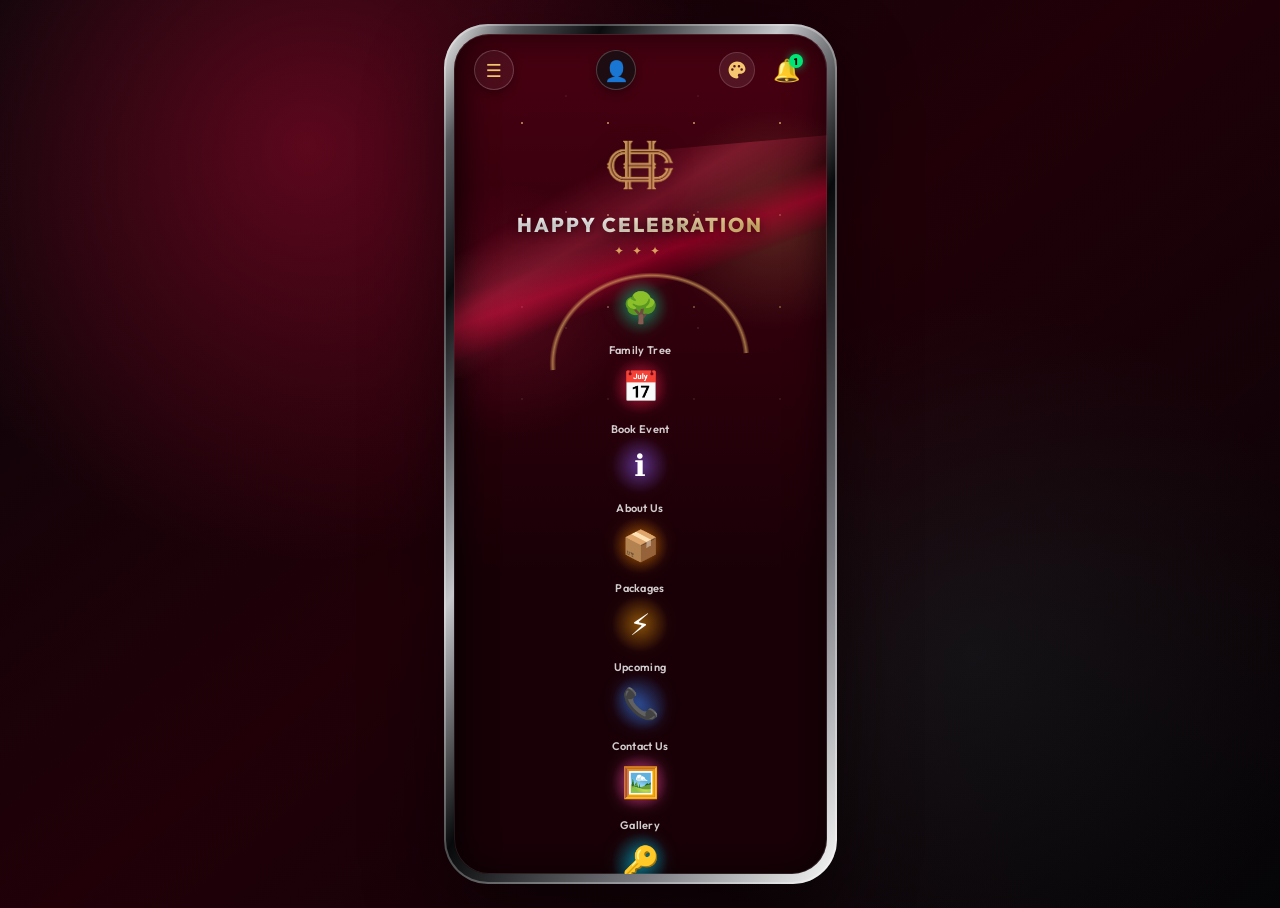
==== index.html @ 0f49bddd "Style hamburger menu button as a circular gold button to stand out in the header" ====
<!doctype html>
<html lang="en">
  <head>
    <meta charset="utf-8">
    <meta name="viewport" content="width=device-width, initial-scale=1">
    <title>Happy Celebration</title>
    <link rel="preconnect" href="https://fonts.googleapis.com">
    <link rel="preconnect" href="https://fonts.gstatic.com" crossorigin>
    <link href="https://fonts.googleapis.com/css2?family=Outfit:wght@300;400;500;600;700;800&family=Poppins:wght@300;400;500;600;700;800&display=swap" rel="stylesheet">
    <link rel="stylesheet" href="styles.css?v=102">
    <style>
      /* Staggered Twinkling Star Animations (Slow 8s cycle) */
      .sparkle-star {
        display: inline-block;
        animation: inlineTwinkle 8s ease-in-out infinite;
      }
      .sparkle-star:nth-child(2) {
        animation-delay: 1.6s;
      }
      .sparkle-star:nth-child(3) {
        animation-delay: 3.2s;
      }
      @keyframes inlineTwinkle {
        0%, 100% {
          opacity: 0.2;
          transform: scale(0.6);
          filter: drop-shadow(0 0 1px rgba(245, 199, 110, 0.2));
        }
        50% {
          opacity: 1;
          transform: scale(1.5);
          filter: drop-shadow(0 0 10px rgba(245, 199, 110, 0.95));
        }
      }

      /* Floating bubbles growing size animation (from 0.25 to 2.2) */
      @keyframes floatUp {
        0% {
          bottom: -80px;
          opacity: 0;
          transform: scale(0.25) rotate(0deg);
        }
        10% {
          opacity: 0.65;
        }
        90% {
          opacity: 0.75;
        }
        100% {
          bottom: 105%;
          opacity: 0;
          transform: scale(2.2) rotate(360deg);
        }
      }
    </style>
  </head>
  <body>
    <main class="app-shell" aria-label="Happy Celebration application">
      <section class="phone-frame">
        <div class="screen">
          <!-- Floating Celebration Background Particles -->
          <div class="floating-celebration-container" id="floatingCelebrationContainer" aria-hidden="true"></div>

          <!-- Settings Drawer Overlay -->
          <div class="drawer-overlay" id="drawerOverlay"></div>

          <!-- Settings Drawer -->
          <div class="settings-drawer" id="settingsDrawer">
            <div class="drawer-header">
              <span class="drawer-title">Navigation Menu</span>
              <button class="drawer-close-btn" id="drawerCloseBtn" type="button" aria-label="Close Settings Drawer">&times;</button>
            </div>
            
            <!-- Drawer Tabs Navigation -->
            <div class="drawer-tabs-nav">
              <button class="drawer-tab-btn active" data-drawer-tab="theme-plan" type="button">Theme Plan</button>
              <button class="drawer-tab-btn" data-drawer-tab="data-sync" type="button">Sync & Settings</button>
            </div>

            <div class="drawer-content">
              <!-- Tab 1: Theme Plan -->
              <div class="drawer-tab-panel active" data-panel-id="theme-plan">
                <!-- Large Hero Card -->
                <div class="airtel-hero-card" id="airtelHeroCard" style="margin-top: 0; width: 100%; box-sizing: border-box;">
                  <div class="airtel-hero-icon" id="airtelHeroIcon">🎉</div>
                  <div class="airtel-hero-tag" id="airtelHeroTag">Active Theme</div>
                  <h3 class="airtel-hero-title" id="airtelHeroTitle">Default Theme</h3>
                  <p class="airtel-hero-desc" id="airtelHeroDesc">Choose a date or event to preview beautiful customized celebration themes.</p>
                  <button class="airtel-hero-btn" id="airtelHeroBtn" type="button">Preview Details</button>
                </div>

                <!-- Mini Card 1: Theme Planner (Mock Date Picker) -->
                <div class="airtel-mini-card" style="min-height: auto; width: 100%; box-sizing: border-box;">
                  <div>
                    <div class="airtel-mini-tag">Mock Planner</div>
                    <h4 class="airtel-mini-title">Mock Today's Date</h4>
                    <p class="airtel-mini-desc" style="margin-bottom: 6px;">Test dynamic themes instantly.</p>
                    <div class="mock-date-picker">
                      <select id="mockMonth" aria-label="Mock Month">
                        <option value="0">January</option>
                        <option value="1">February</option>
                        <option value="2">March</option>
                        <option value="3">April</option>
                        <option value="4">May</option>
                        <option value="5" selected>June</option>
                        <option value="6">July</option>
                        <option value="7">August</option>
                        <option value="8">September</option>
                        <option value="9">October</option>
                        <option value="10">November</option>
                        <option value="11">December</option>
                      </select>
                      <select id="mockDay" aria-label="Mock Day">
                        <option value="1">1st</option>
                        <option value="2">2nd</option>
                        <option value="3">3rd</option>
                        <option value="4">4th</option>
                        <option value="5">5th</option>
                        <option value="6" selected>6th</option>
                        <option value="7">7th</option>
                        <option value="8">8th</option>
                        <option value="9">9th</option>
                        <option value="10">10th</option>
                        <option value="11">11th</option>
                        <option value="12">12th</option>
                        <option value="13">13th</option>
                        <option value="14">14th</option>
                        <option value="15">15th</option>
                        <option value="16">16th</option>
                        <option value="17">17th</option>
                        <option value="18">18th</option>
                        <option value="19">19th</option>
                        <option value="20">20th</option>
                        <option value="21">21st</option>
                        <option value="22">22nd</option>
                        <option value="23">23rd</option>
                        <option value="24">24th</option>
                        <option value="25">25th</option>
                        <option value="26">26th</option>
                        <option value="27">27th</option>
                        <option value="28">28th</option>
                        <option value="29">29th</option>
                        <option value="30">30th</option>
                        <option value="31">31st</option>
                      </select>
                    </div>
                  </div>
                </div>

                <!-- Mini Card 2: Upcoming Theme Event / Quick Switch -->
                <div class="airtel-mini-card" id="airtelMiniCardRight" style="min-height: auto; width: 100%; box-sizing: border-box;">
                  <div>
                    <div class="airtel-mini-tag" id="airtelMiniRightTag">Next Event</div>
                    <h4 class="airtel-mini-title" id="airtelMiniRightTitle">No upcoming events</h4>
                    <p class="airtel-mini-desc" id="airtelMiniRightDesc">Add your family members' birthdays and anniversaries in the Family Tree tab.</p>
                  </div>
                  <button class="airtel-mini-btn" id="airtelMiniRightBtn" type="button">View Tree</button>
                </div>
              </div>

              <!-- Tab 2: Sync & Settings -->
              <div class="drawer-tab-panel" data-panel-id="data-sync">
                <!-- Google Sheets Sync Settings -->
                <div class="sync-card" style="border: 1px solid rgba(245, 199, 110, 0.2); background: rgba(255, 255, 255, 0.02); padding: 14px; border-radius: 12px; display: flex; flex-direction: column; gap: 10px;">
                  <h3 style="font-size: 13px; font-weight: 700; color: #fff; margin: 0 0 4px 0;">Google Sheets Sync</h3>
                  <p style="font-size: 10.5px; color: rgba(255, 255, 255, 0.6); margin: 0; line-height: 1.35;">Automatically save and backup your family tree to a Google Sheet.</p>
                  
                  <label class="lux-label" style="display: block; margin-top: 6px;">
                    <span style="display: block; margin-bottom: 4px; font-size: 10.5px; font-weight: 600; color: var(--gold-300);">Google Apps Script Web App URL</span>
                    <input type="url" id="drawerGoogleSheetUrlInput" placeholder="https://script.google.com/macros/s/.../exec" autocomplete="off" style="width: 100%; min-height: 36px; padding: 6px 10px; border-radius: 6px; border: 1px solid rgba(245, 199, 110, 0.3); background: rgba(30, 4, 12, 0.85); color: #fff; font-size: 11px;">
                  </label>
                  
                  <div class="sync-actions" style="margin-top: 6px; display: flex; flex-direction: column; gap: 8px;">
                    <div style="display: flex; gap: 6px; width: 100%;">
                      <button class="primary-action" id="drawerPullFromSheetsBtn" type="button" style="flex: 1; min-height: 32px; font-size: 11px; padding: 4px 8px;">Pull</button>
                      <button class="primary-action" id="drawerPushToSheetsBtn" type="button" style="flex: 1; min-height: 32px; font-size: 11px; padding: 4px 8px;">Push</button>
                    </div>
                    <button class="secondary-action" id="drawerSaveSyncConfigBtn" type="button" style="width: 100%; min-height: 32px; font-size: 11px; padding: 4px 8px;">Save Webapp URL</button>
                  </div>
                  
                  <div id="drawerSyncStatusMessage" style="margin-top: 6px; font-size: 11px; color: var(--gold-300); font-weight: 500; text-align: center;"></div>
                  
                  <div class="instructions-box" style="margin-top: 10px; padding: 10px; border: 1px dashed rgba(245, 199, 110, 0.2); border-radius: 6px; font-size: 10px; color: #ccc; background: rgba(30, 4, 12, 0.25);">
                    <h4 style="color: var(--gold-100); margin: 0 0 6px 0; font-size: 10.5px;">Setup Instructions:</h4>
                    <ol style="margin: 0; padding-left: 14px; display: flex; flex-direction: column; gap: 4px;">
                      <li>Create a Google Sheet.</li>
                      <li>Open Extensions &gt; Apps Script.</li>
                      <li>Paste the Apps Script code.</li>
                      <li>Deploy &gt; New deployment. Choose Web app, Access: "Anyone".</li>
                      <li>Copy Web App URL.</li>
                    </ol>
                    <button type="button" class="secondary-action" id="drawerCopyAppsScriptBtn" style="margin-top: 8px; width: 100%; min-height: 28px; font-size: 10px; padding: 2px 6px;">Copy Script Code</button>
                  </div>
                </div>

                <!-- Local Data Settings Section -->
                <div class="sync-card" style="border: 1px solid rgba(245, 199, 110, 0.2); background: rgba(255, 255, 255, 0.02); padding: 14px; border-radius: 12px; display: flex; flex-direction: column; gap: 8px;">
                  <h3 style="font-size: 13px; font-weight: 700; color: #fff; margin: 0 0 4px 0;">Local Data Settings</h3>
                  <button class="danger-action" id="drawerClearTreeBtn" type="button" style="width: 100%; min-height: 36px; font-size: 11.5px; border-radius: 6px; margin: 0;">Reset All Family Data</button>
                </div>
              </div>
            </div>
          </div>

          <header class="dashboard-header">
            <button class="menu-toggle-btn" id="menuToggleBtn" aria-label="Open settings drawer" type="button">
              ☰
            </button>
            <button class="avatar-btn" id="avatarBtn" aria-label="User Profile" type="button">
              <span class="avatar-placeholder">👤</span>
            </button>
            
            <div class="header-right-actions">
              <!-- Theme Settings Toggle -->
              <button class="theme-settings-btn" id="themeSettingsBtn" aria-label="Change color theme" type="button">
                <span class="theme-picker-icon"></span>
              </button>
              
              <!-- Notification Bell Button -->
              <button class="notification-btn" id="notificationBtn" aria-label="Notifications" type="button">
                <span class="bell-icon">🔔</span>
                <span class="notification-badge">3</span>
              </button>
            </div>

            <!-- Theme Dropdown -->
            <div class="theme-dropdown" id="themeDropdown" style="display: none;">
              <span class="theme-dropdown-title">Choose Color</span>
              <div class="theme-options">
                <button class="theme-opt wine active" data-theme="wine" title="Wine Red" type="button"></button>
                <button class="theme-opt emerald" data-theme="emerald" title="Emerald Green" type="button"></button>
                <button class="theme-opt sapphire" data-theme="sapphire" title="Sapphire Blue" type="button"></button>
                <button class="theme-opt violet" data-theme="violet" title="Midnight Violet" type="button"></button>
                <button class="theme-opt luxury" data-theme="luxury" title="Black & Gold" type="button"></button>
              </div>
            </div>
          </header>

          <!-- Notifications Dropdown -->
          <div class="notifications-dropdown" id="notificationsDropdown" style="display: none;">
            <div class="notifications-header">
              <span>Notifications</span>
              <button class="clear-notifications-btn" id="clearNotificationsBtn" type="button">Clear All</button>
            </div>
            <div class="notifications-list" id="notificationsList">
              <div class="notification-item unread">
                <div class="notification-dot"></div>
                <div class="notification-content">
                  <p class="notification-text">Welcome to Happy Celebration! Plan your next milestone event.</p>
                  <span class="notification-time">Just now</span>
                </div>
              </div>
            </div>
          </div>

          <section class="home-view active" id="homeView" aria-label="Main menu">
            <!-- Center Monogram Logo Hero -->
            <div class="logo-hero-container">
              <img class="main-monogram-logo" src="assets/hc-logo-mark.png" alt="Happy Celebration">
              <h1 class="logo-hero-title">HAPPY CELEBRATION</h1>
              <div class="logo-hero-sparkle">
                <span class="sparkle-star">✦</span>
                <span class="sparkle-star">✦</span>
                <span class="sparkle-star">✦</span>
              </div>
            </div>
            

            <!-- Cultfit Style Grid (4 columns, 2 rows) -->
              <button class="cultfit-tab-btn" type="button" data-panel="family">
                <div class="cultfit-icon-circle bg-emerald">
                  <span class="cultfit-icon">🌳</span>
                </div>
                <span class="cultfit-label">Family Tree</span>
              </button>
              <button class="cultfit-tab-btn" type="button" data-panel="book">
                <div class="cultfit-icon-circle bg-wine">
                  <span class="cultfit-icon">📅</span>
                </div>
                <span class="cultfit-label">Book Event</span>
              </button>
              <button class="cultfit-tab-btn" type="button" data-panel="about">
                <div class="cultfit-icon-circle bg-violet">
                  <span class="cultfit-icon">ℹ️</span>
                </div>
                <span class="cultfit-label">About Us</span>
              </button>
              <button class="cultfit-tab-btn" type="button" data-panel="packages">
                <div class="cultfit-icon-circle bg-luxury">
                  <span class="cultfit-icon">📦</span>
                </div>
                <span class="cultfit-label">Packages</span>
              </button>
              <button class="cultfit-tab-btn" type="button" data-panel="upcoming">
                <div class="cultfit-icon-circle bg-amber">
                  <span class="cultfit-icon">⚡</span>
                </div>
                <span class="cultfit-label">Upcoming</span>
              </button>
              <button class="cultfit-tab-btn" type="button" data-panel="contact">
                <div class="cultfit-icon-circle bg-sapphire">
                  <span class="cultfit-icon">📞</span>
                </div>
                <span class="cultfit-label">Contact Us</span>
              </button>
              <button class="cultfit-tab-btn" type="button" data-panel="gallery">
                <div class="cultfit-icon-circle bg-pink">
                  <span class="cultfit-icon">🖼️</span>
                </div>
                <span class="cultfit-label">Gallery</span>
              </button>
              <button class="cultfit-tab-btn" type="button" data-panel="register">
                <div class="cultfit-icon-circle bg-cyan">
                  <span class="cultfit-icon">🔑</span>
                </div>
                <span class="cultfit-label">Register</span>
              </button>
            </div>
          </section>

          <section class="panel-view" id="panelView" aria-live="polite">
            <div class="panel-top">
              <button class="back-button" type="button" id="backButton" aria-label="Back to menu">&lsaquo;</button>
              <div>
                <p id="panelKicker">Happy Celebration</p>
                <h2 id="panelTitle">Book Event</h2>
              </div>
            </div>
            <div class="panel-content" id="panelContent"></div>
          </section>


        </div>
      </section>
    </main>

    <template id="bookTemplate">
      <div class="book-workspace" style="display: flex; flex-direction: column; height: 100%; min-height: 0;">
        <!-- Custom Tabs Navigation -->
        <div class="book-tabs-nav">
          <button type="button" class="book-tab-nav-btn active" id="bookNowTabBtn">Book Now</button>
          <button type="button" class="book-tab-nav-btn" id="basePricesTabBtn">Base Prices</button>
        </div>

        <!-- Book Now View -->
        <div class="book-now-view active" id="bookNowView" style="display: flex; flex-direction: column; flex: 1; min-height: 0; overflow-y: auto; padding-bottom: 24px;">
          <form class="lux-form book-form" id="bookingForm" style="display: flex; flex-direction: column; gap: 14px; margin-top: 4px;">
            <label>
              <span>Name</span>
              <input name="name" type="text" placeholder="Your name" required autocomplete="off">
            </label>
            <label>
              <span>Event Type</span>
              <select name="eventType" id="bookingEventType" required>
                <option value="Birthday">Birthday</option>
                <option value="Wedding">Wedding</option>
                <option value="Anniversary">Anniversary</option>
                <option value="Corporate Celebration">Corporate Celebration</option>
              </select>
            </label>
            <label>
              <span>Date</span>
              <div class="dropdown-group">
                <select name="bookingMonth" id="bookingMonth" required>
                  <option value="">Month</option>
                  <option value="01">Jan</option>
                  <option value="02">Feb</option>
                  <option value="03">Mar</option>
                  <option value="04">Apr</option>
                  <option value="05">May</option>
                  <option value="06">Jun</option>
                  <option value="07">Jul</option>
                  <option value="08">Aug</option>
                  <option value="09">Sep</option>
                  <option value="10">Oct</option>
                  <option value="11">Nov</option>
                  <option value="12">Dec</option>
                </select>
                <select name="bookingDay" id="bookingDay" required>
                  <option value="">Day</option>
                </select>
                <select name="bookingYear" id="bookingYear" required>
                  <option value="">Year</option>
                </select>
              </div>
            </label>
            <label>
              <span>Guests</span>
              <input name="guests" id="bookingGuests" type="number" min="10" max="1000" value="100" required>
            </label>
            <label>
              <span>Venue</span>
              <input name="venue" type="text" placeholder="City or venue name" required autocomplete="off">
            </label>

            <!-- Live Quote Estimation Card -->
            <div class="live-quote-card" id="liveQuoteCard">
              <span class="quote-header">✦ Live Price Estimation ✦</span>
              <div class="quote-row">
                <span>Base Setup Fee:</span>
                <span id="quoteBaseSetup" class="quote-val">₹0</span>
              </div>
              <div class="quote-row">
                <span>Catering & Setup:</span>
                <span id="quotePerGuest" class="quote-val">₹0</span>
              </div>
              <div class="quote-divider"></div>
              <div class="quote-row total">
                <span>Estimated Total:</span>
                <span id="quoteTotal" class="quote-val">₹0</span>
              </div>
            </div>

            <button class="primary-action" type="submit" style="margin-top: 6px;">Send Booking</button>
            <p class="form-note" id="bookingNote"></p>
          </form>
        </div>

        <!-- Base Prices View -->
        <div class="base-prices-view" id="basePricesView" style="display: none; flex-direction: column; gap: 16px; padding-bottom: 24px; max-height: 480px; overflow-y: auto; padding-right: 4px; margin-top: 4px;">
          <!-- Pricing sheets will be dynamically rendered here -->
        </div>
      </div>
    </template>

    <template id="galleryTemplate">
      <div class="photo-grid">
        <figure>
          <img src="assets/event-lights.webp" alt="Elegant outdoor event lights">
          <figcaption>Evening Decor</figcaption>
        </figure>
        <figure>
          <img src="assets/celebration-bg.webp" alt="Colorful celebration confetti">
          <figcaption>Celebration Mood</figcaption>
        </figure>
        <figure>
          <img src="assets/family-tree.png" alt="Family tree artwork">
          <figcaption>Family Moments</figcaption>
        </figure>
      </div>
    </template>

    <template id="aboutTemplate">
      <article class="story-card" style="max-height: 480px; overflow-y: auto; padding-bottom: 24px;">
        <img src="assets/event-lights.webp" alt="Warm celebration venue">
        <h3 style="margin-top: 20px; font-size: 19px; line-height: 1.45; color: var(--gold-100);">Never miss the chance to make memories with your family, friends and special ones.</h3>
        <p>At Happy Celebration, we believe that every special moment deserves to be remembered and cherished. Our mission is simple: to bring joy, convenience, and thoughtful planning to your family’s most important occasions.</p>
        <p>We collect and organize birthdays, anniversaries, and milestones, then proactively remind you before each event. With just a few taps, you can book complete celebration packages — from décor, cakes, flowers, snacks, and delicious food spreads — delivered right to your home or chosen venue.</p>
        <p style="font-family: Georgia, serif; font-style: italic; color: var(--gold-100); font-size: 15px; font-weight: 700; text-align: center; margin: 24px 0; padding: 10px 0; border-top: 1px dashed rgba(245, 199, 110, 0.3); border-bottom: 1px dashed rgba(245, 199, 110, 0.3); text-shadow: 0 0 8px rgba(245, 199, 110, 0.4);">
          ✦ Never miss celebrating — make it memorable. ✦
        </p>
        <p>Our vision is to make celebrations stress‑free, beautifully organized, and truly unforgettable. Whether it’s a cozy family gathering with light snacks or a grand event with full meals, we’re here to ensure that happiness arrives on time, every time.</p>
        <div class="stats" style="margin-top: 20px;">
          <span><strong>250+</strong>Events</span>
          <span><strong>12</strong>Cities</span>
          <span><strong>4.9</strong>Rating</span>
        </div>
      </article>
    </template>

    <template id="familyTemplate">
      <div class="family-workspace">
        <!-- Custom Tabs Navigation -->
        <div class="family-tabs-nav">
          <button type="button" class="family-tab-nav-btn active" id="editorTabBtn">Members</button>
          <button type="button" class="family-tab-nav-btn" id="previewTabBtn">Preview</button>
          <button type="button" class="family-tab-nav-btn" id="syncTabBtn">Sync</button>
        </div>

        <!-- Editor Tab View -->
        <div class="family-editor-view active" id="familyEditorView">
          <div class="editor-header">
            <button class="primary-action" id="addMemberBtn" type="button">+ Add Family Member</button>
            <button class="secondary-action" id="exportCsvBtn" type="button" style="min-height: 40px; font-size: 13px; padding: 0 16px;">Export Excel</button>
            <button class="danger-action" id="clearTreeBtn" type="button">Reset Tree</button>
          </div>
          <div class="members-list-list" id="membersListList">
            <!-- Dynamically populated list of member rows -->
          </div>
        </div>

        <!-- Preview Tab View -->
        <div class="family-preview-view" id="familyPreviewView" style="display: none;">

          <div class="tree-zoom-controls">
            <button type="button" class="zoom-btn" id="zoomOutBtn" aria-label="Zoom Out">−</button>
            <span class="zoom-label" id="zoomLabel">100%</span>
            <button type="button" class="zoom-btn" id="zoomInBtn" aria-label="Zoom In">+</button>
            <button type="button" class="zoom-btn" id="zoomFitBtn">Auto Fit</button>
            <button type="button" class="zoom-btn" id="clearTreeZoomBtn" style="width: auto; padding: 0 10px; font-size: 11px; text-transform: uppercase; letter-spacing: 0.5px; border-color: rgba(255, 74, 90, 0.4); color: #ff9aa2; background: rgba(255, 74, 90, 0.1); margin-left: 8px;">Reset</button>
          </div>
          
          <div class="tree-canvas-wrapper circular-mode" id="treeCanvasWrapper">
            <div id="treeCanvas" class="tree-canvas">
              <!-- Dynamically populated interactive tree -->
            </div>
          </div>
          <p class="swipe-hint">↔ Tap circles to edit/delete. Swipe/zoom to explore tree ↔</p>
        </div>

        <!-- Sync Tab View -->
        <div class="family-sync-view" id="familySyncView" style="display: none;">
          <div class="sync-card">
            <h3>Google Sheets Sync</h3>
            <p>Automatically save and backup your family tree to a Google Sheet, allowing family members to submit their details directly from their own devices.</p>
            
            <label class="lux-label" style="display: block; margin-bottom: 14px;">
              <span style="display: block; margin-bottom: 6px; font-size: 13px; font-weight: 500; color: var(--gold-300);">Google Apps Script Web App URL</span>
              <input type="url" id="googleSheetUrlInput" placeholder="https://script.google.com/macros/s/.../exec" autocomplete="off" style="width: 100%; min-height: 42px; padding: 10px; border-radius: 8px; border: 1px solid rgba(245, 199, 110, 0.4); background: rgba(30, 4, 12, 0.85); color: #fff;">
            </label>
            
            <div class="sync-actions" style="margin-top: 14px; display: flex; flex-direction: column; gap: 10px;">
              <div style="display: flex; gap: 10px; width: 100%;">
                <button class="primary-action" id="pullFromSheetsBtn" type="button" style="flex: 1; min-height: 40px; font-size: 13px;">Pull from Google Sheets</button>
                <button class="primary-action" id="pushToSheetsBtn" type="button" style="flex: 1; min-height: 40px; font-size: 13px;">Push to Google Sheets</button>
              </div>
              <button class="secondary-action" id="saveSyncConfigBtn" type="button" style="width: 100%; min-height: 40px; font-size: 13px;">Save Config</button>
            </div>
            
            <div id="syncStatusMessage" style="margin-top: 12px; font-size: 13px; color: var(--gold-300); font-weight: 500; text-align: center;"></div>
            
            <div class="instructions-box" style="margin-top: 20px; padding: 14px; border: 1px dashed rgba(245, 199, 110, 0.3); border-radius: 8px; font-size: 13px; color: #eee; background: rgba(30, 4, 12, 0.35);">
              <h4 style="color: var(--gold-100); margin-bottom: 8px;">How to set up Google Sheets (100% Free):</h4>
              <ol style="margin-left: 16px; display: flex; flex-direction: column; gap: 6px; padding-left: 10px;">
                <li>Create a new Google Sheet.</li>
                <li>Go to <strong>Extensions &gt; Apps Script</strong>.</li>
                <li>Delete any default code, paste the script code using the button below.</li>
                <li>Click <strong>Deploy &gt; New deployment</strong>. Select "Web app", set Execute as "Me", and Who has access to "Anyone".</li>
                <li>Deploy, authorize permissions, copy the Web App URL, and paste it here!</li>
              </ol>
              <button type="button" class="secondary-action" id="copyAppsScriptBtn" style="margin-top: 12px; width: 100%; min-height: 36px; font-size: 12px;">Copy Google Apps Script Code</button>
            </div>
          </div>
          
          <div class="sync-card" style="margin-top: 20px;">
            <h3>WhatsApp Submission Tool</h3>
            <p>Generate a direct WhatsApp sharing text message template or link that family members can use to send you their structured details.</p>
            
            <div class="sync-actions" style="margin-top: 14px;">
              <button class="primary-action" id="generateWaLinkBtn" type="button" style="width: 100%; min-height: 40px; font-size: 13px;">Copy WhatsApp Format & Link</button>
            </div>
          </div>
        </div>

        <!-- Member Profile Details Card Overlay -->
        <div id="profileCardOverlay" class="tree-modal-overlay" style="display: none;">
          <div class="tree-modal-content profile-card-content">
            <button type="button" class="profile-close-btn" id="profileCloseBtn" aria-label="Close profile">&times;</button>
            
            <div class="profile-header">
              <div class="profile-avatar" id="profileAvatar">-</div>
              <h3 class="profile-name" id="profileName">Member Name</h3>
              <span class="profile-relation" id="profileRelation">Relation</span>
            </div>
            
            <div class="profile-body">
              <div class="profile-info-row" id="profileBirthRow">
                <span class="info-icon">🎂</span>
                <div>
                  <span class="info-label">Birthday</span>
                  <span class="info-value" id="profileBirthDate">-</span>
                </div>
              </div>
              
              <div class="profile-info-row" id="profileAnniversaryRow" style="display: none;">
                <span class="info-icon">💍</span>
                <div>
                  <span class="info-label">Wedding Anniversary</span>
                  <span class="info-value" id="profileAnniversaryDate">-</span>
                </div>
              </div>

              <div class="profile-info-row" id="profilePhoneRow">
                <span class="info-icon">📞</span>
                <div>
                  <span class="info-label">Contact Number</span>
                  <span class="info-value" id="profilePhone">-</span>
                </div>
              </div>

              <div class="profile-info-row" id="profileEmailRow">
                <span class="info-icon">✉️</span>
                <div>
                  <span class="info-label">Email ID</span>
                  <span class="info-value" id="profileEmail">-</span>
                </div>
              </div>
            </div>

            <div class="profile-actions">
              <div class="contact-quick-actions">
                <a href="#" id="profileCallAction" class="quick-action-btn call" title="Call"><span class="action-icon">📞</span>Call</a>
                <a href="#" id="profileWaAction" class="quick-action-btn whatsapp" title="WhatsApp"><span class="action-icon">💬</span>WhatsApp</a>
                <a href="#" id="profileEmailAction" class="quick-action-btn email" title="Email"><span class="action-icon">✉️</span>Email</a>
              </div>
              <button type="button" class="primary-action" id="profileEditBtn" style="width: 100%; margin-top: 14px;">Edit Details</button>
              <button type="button" class="primary-action" id="profileAddRelativeBtn" style="width: 100%; margin-top: 8px; background: var(--gold-300); color: #100006; display: none;">Add Relative</button>
            </div>
          </div>
        </div>

        <!-- Custom Glassmorphic Popup Modal Overlay -->
        <div id="treeModal" class="tree-modal-overlay" style="display: none;">
          <div class="tree-modal-content">
            <h4 id="modalTitle">Add Member</h4>

            <form id="modalForm" class="lux-form compact-form" onsubmit="return false;">
              <!-- Add hidden inputs to keep track of targets -->
              <input type="hidden" id="modalActionType" value="add">
              <input type="hidden" id="modalTargetId" value="">
              
              <!-- Multiple Parents Fields (shown for add-parents) -->
              <div id="modalMultipleParentsContainer" style="display: none;">
                <div style="margin-bottom: 16px; border-bottom: 1px solid rgba(245, 199, 110, 0.2); padding-bottom: 12px;">
                  <span style="color: var(--gold-300); font-weight: bold; display: block; margin-bottom: 8px; font-size: 14px;">Father's Details</span>
                  <label>
                    <span>Father's Name</span>
                    <input id="modalFatherName" type="text" placeholder="Name" autocomplete="off">
                  </label>
                  <label style="margin-top: 10px; display: block;">
                    <span>Birth Year</span>
                    <input id="modalFatherBirthYear" type="number" placeholder="e.g. 1940" min="1800" max="2026" style="width: 100%; min-height: 42px; padding: 10px; border-radius: 8px; border: 1px solid rgba(245, 199, 110, 0.4); background: rgba(30, 4, 12, 0.85); color: #fff;">
                  </label>
                </div>
                <div>
                  <span style="color: var(--gold-300); font-weight: bold; display: block; margin-bottom: 8px; font-size: 14px;">Mother's Details</span>
                  <label>
                    <span>Mother's Name (Maiden Name)</span>
                    <input id="modalMotherName" type="text" placeholder="Name" autocomplete="off">
                  </label>
                  <label style="margin-top: 10px; display: block;">
                    <span>Birth Year</span>
                    <input id="modalMotherBirthYear" type="number" placeholder="e.g. 1945" min="1800" max="2026" style="width: 100%; min-height: 42px; padding: 10px; border-radius: 8px; border: 1px solid rgba(245, 199, 110, 0.4); background: rgba(30, 4, 12, 0.85); color: #fff;">
                  </label>
                </div>
              </div>
              
              <!-- Main Member Fields -->
              <div id="modalMainFields">
                <label>
                  <span>Name</span>
                  <input name="modalName" id="modalName" type="text" placeholder="Name" required autocomplete="off">
                </label>

                <label id="modalGenderLabel">
                  <span>Gender</span>
                  <div class="gender-selector">
                    <label class="gender-btn male-btn active" id="modalMaleBtn">
                      <input type="radio" name="modalGender" value="Male" checked required>
                      <span>Male ♂</span>
                    </label>
                    <label class="gender-btn female-btn" id="modalFemaleBtn">
                      <input type="radio" name="modalGender" value="Female" required>
                      <span>Female ♀</span>
                    </label>
                  </div>
                </label>

                <!-- Date Fields (Inline Dropdowns) -->
                <label id="modalBirthDateLabel" style="margin-top: 14px;">
                  <span>Birth Date</span>
                  <div class="dropdown-group">
                    <select name="modalBirthMonth" id="modalBirthMonth">
                      <option value="">Month</option>
                      <option value="01">Jan</option>
                      <option value="02">Feb</option>
                      <option value="03">Mar</option>
                      <option value="04">Apr</option>
                      <option value="05">May</option>
                      <option value="06">Jun</option>
                      <option value="07">Jul</option>
                      <option value="08">Aug</option>
                      <option value="09">Sep</option>
                      <option value="10">Oct</option>
                      <option value="11">Nov</option>
                      <option value="12">Dec</option>
                    </select>
                    <select name="modalBirthDay" id="modalBirthDay">
                      <option value="">Day</option>
                    </select>
                    <select name="modalBirthYear" id="modalBirthYear">
                      <option value="">Year</option>
                    </select>
                  </div>
                </label>

                
                <label id="modalAnniversaryLabel" style="display: none; margin-top: 14px;">
                  <span>Anniversary Date</span>
                  <div class="dropdown-group">
                    <select name="modalAnniversaryMonth" id="modalAnniversaryMonth">
                      <option value="">Month</option>
                      <option value="01">Jan</option>
                      <option value="02">Feb</option>
                      <option value="03">Mar</option>
                      <option value="04">Apr</option>
                      <option value="05">May</option>
                      <option value="06">Jun</option>
                      <option value="07">Jul</option>
                      <option value="08">Aug</option>
                      <option value="09">Sep</option>
                      <option value="10">Oct</option>
                      <option value="11">Nov</option>
                      <option value="12">Dec</option>
                    </select>
                    <select name="modalAnniversaryDay" id="modalAnniversaryDay">
                      <option value="">Day</option>
                    </select>
                    <select name="modalAnniversaryYear" id="modalAnniversaryYear">
                      <option value="">Year</option>
                    </select>
                  </div>
                </label>

                <label id="modalPhoneLabel" style="margin-top: 14px; display: block;">
                  <span>Phone Number</span>
                  <input name="modalPhone" id="modalPhone" type="tel" placeholder="e.g. +91 98765 43210" autocomplete="off" style="width: 100%; min-height: 42px; padding: 10px; border-radius: 8px; border: 1px solid rgba(245, 199, 110, 0.4); background: rgba(30, 4, 12, 0.85); color: #fff;">
                </label>

                <label id="modalEmailLabel" style="margin-top: 14px; display: block;">
                  <span>Email ID</span>
                  <input name="modalEmail" id="modalEmail" type="email" placeholder="e.g. name@email.com" autocomplete="off" style="width: 100%; min-height: 42px; padding: 10px; border-radius: 8px; border: 1px solid rgba(245, 199, 110, 0.4); background: rgba(30, 4, 12, 0.85); color: #fff;">
                </label>
              </div>

              <!-- Spouse Name Field (integrated inline in same view, shown for root/grandparent members) -->
              <div id="modalSpouseContainer" style="display: none; margin-top: 14px;">
                <label>
                  <span>Spouse Name</span>
                  <input name="modalSpouseName" id="modalSpouseName" type="text" placeholder="Spouse Name" autocomplete="off">
                </label>
              </div>
              
              <!-- Children Section (integrated inline in same view, shown for root/grandparent members) -->
              <div class="modal-children-section" id="modalChildrenSection" style="display: none;">
                <span class="modal-relations-title" style="display: block; margin-bottom: 8px;">Children</span>
                <div class="modal-children-list" id="modalChildrenList" style="display: flex; flex-direction: column; gap: 8px; max-height: 220px; overflow-y: auto; padding-right: 4px; margin-bottom: 10px;">
                  <!-- Dynamically added child input rows -->
                </div>
                <button type="button" class="secondary-action" id="modalAddChildRowBtn" style="width: 100%; min-height: 36px; font-size: 13px; margin-bottom: 14px;">+ Add Child</button>
              </div>
              
              <div class="modal-relations-section" id="modalRelationsSection">
                <span class="modal-relations-title">Add Relative</span>
                <div class="modal-relations-buttons">
                  <button type="button" class="secondary-action" id="modalAddSpouseBtn">+ Spouse</button>
                  <button type="button" class="secondary-action" id="modalAddChildBtn">+ Child</button>
                </div>
              </div>
              
              <div class="modal-actions" style="display: flex; gap: 10px; margin-top: 14px;">
                <button class="primary-action" id="modalSubmitBtn" type="submit" style="flex: 1;">Save</button>
                <button class="secondary-action" id="modalCancelBtn" type="button" style="flex: 1; min-height: 50px;">Cancel</button>
              </div>
              
              <!-- Additional Delete Action button when editing an existing member -->
              <button class="danger-action" id="modalDeleteBtn" type="button" style="width: 100%; margin-top: 8px; display: none;">Delete Member</button>
            </form>
          </div>
        </div>

        <!-- Custom Relationship Selector Modal -->
        <div id="relationshipSelectorModal" class="tree-modal-overlay" style="display: none;">
          <div class="tree-modal-content relationship-selector-content">
            <button type="button" class="profile-close-btn" id="relationshipSelectorCloseBtn" aria-label="Close relationship selector">&times;</button>
            <h3 id="relationshipSelectorTitle">Add a relative</h3>
            
            <div class="relationship-options-container">
              <!-- Top Row -->
              <div class="relationship-row top-row">
                <button type="button" class="rel-opt-btn male" data-relation="father">
                  <div class="rel-icon-circle"><span class="rel-icon">👴</span><span class="plus-badge">+</span></div>
                  <span class="rel-label">Add father</span>
                </button>
                <button type="button" class="rel-opt-btn female" data-relation="mother">
                  <div class="rel-icon-circle"><span class="rel-icon">👵</span><span class="plus-badge">+</span></div>
                  <span class="rel-label">Add mother</span>
                </button>
              </div>
              
              <!-- Middle Row -->
              <div class="relationship-row middle-row">
                <button type="button" class="rel-opt-btn couple" data-relation="partner">
                  <div class="rel-icon-circle"><span class="rel-icon">💍</span><span class="plus-badge">+</span></div>
                  <span class="rel-label">Add partner</span>
                </button>
                <button type="button" class="rel-opt-btn male" data-relation="brother">
                  <div class="rel-icon-circle"><span class="rel-icon">👦</span><span class="plus-badge">+</span></div>
                  <span class="rel-label">Add brother</span>
                </button>
                <button type="button" class="rel-opt-btn female" data-relation="sister">
                  <div class="rel-icon-circle"><span class="rel-icon">👧</span><span class="plus-badge">+</span></div>
                  <span class="rel-label">Add sister</span>
                </button>
              </div>
              
              <!-- Bottom Row -->
              <div class="relationship-row bottom-row">
                <button type="button" class="rel-opt-btn male" data-relation="son">
                  <div class="rel-icon-circle"><span class="rel-icon">👶</span><span class="plus-badge">+</span></div>
                  <span class="rel-label">Add son</span>
                </button>
                <button type="button" class="rel-opt-btn female" data-relation="daughter">
                  <div class="rel-icon-circle"><span class="rel-icon">👶</span><span class="plus-badge">+</span></div>
                  <span class="rel-label">Add daughter</span>
                </button>
              </div>
            </div>
            
            <div class="or-separator">OR</div>
            <button type="button" class="primary-action" id="relationshipSelectorMultipleBtn" style="width: 100%;">Add multiple relatives</button>
          </div>
        </div>
      </div>
    </template>

    <template id="registerTemplate">
      <div class="auth-workspace" style="display: flex; flex-direction: column; height: 100%; min-height: 0;">
        <!-- Auth Tabs Navigation -->
        <div class="auth-tabs-nav">
          <button type="button" class="auth-tab-nav-btn active" id="signInTabBtn">Sign In</button>
          <button type="button" class="auth-tab-nav-btn" id="signUpTabBtn">Sign Up</button>
        </div>

        <!-- Sign In View -->
        <div class="auth-view active" id="signInView" style="display: flex; flex-direction: column; flex: 1; min-height: 0;">
          <form class="lux-form" id="signInForm" style="display: flex; flex-direction: column; gap: 14px; margin-top: 4px;">
            <label>
              <span>Full Name</span>
              <input name="fullName" id="signInName" type="text" placeholder="Your full name" required autocomplete="off">
            </label>
            <label>
              <span>Phone Number</span>
              <input name="phone" id="signInPhone" type="tel" placeholder="e.g. +91 98765 43210" required autocomplete="off">
            </label>
            <button class="primary-action" type="submit" style="margin-top: 6px; width: 100%;">Sign In</button>
            <p class="form-note" id="signInNote"></p>
          </form>
        </div>

        <!-- Sign Up View -->
        <div class="auth-view" id="signUpView" style="display: none; flex-direction: column; flex: 1; min-height: 0;">
          <form class="lux-form" id="registerForm" style="display: flex; flex-direction: column; gap: 14px; margin-top: 4px;">
            <label>
              <span>Full Name</span>
              <input name="fullName" id="registerName" type="text" placeholder="Your name" required autocomplete="off">
            </label>
            <label>
              <span>Phone Number</span>
              <input name="phone" id="registerPhone" type="tel" placeholder="e.g. +91 98765 43210" required autocomplete="off">
            </label>
            <label>
              <span>Email ID</span>
              <input name="emailId" id="registerEmail" type="email" placeholder="example@domain.com" autocomplete="off">
            </label>
            <label>
              <span>Role</span>
              <select name="role" id="registerRole" required>
                <option value="Guest">Guest</option>
                <option value="Family Member">Family Member</option>
                <option value="Organizer">Organizer</option>
              </select>
            </label>
            <button class="primary-action" type="submit" style="margin-top: 6px; width: 100%;">Register</button>
            <p class="form-note" id="registerNote"></p>
          </form>
        </div>
      </div>
    </template>

    <template id="contactTemplate">
      <div class="contact-list">
        <a href="tel:+918850228282">
          <span class="contact-icon">&#9742;</span>
          <span><strong>Call</strong>+91 88502 28282</span>
        </a>
        <a href="mailto:happycelebration2@gmail.com">
          <span class="contact-icon">&#9993;</span>
          <span><strong>Email</strong>happycelebration2@gmail.com</span>
        </a>
        <a class="whatsapp-contact" href="https://wa.me/918850228282">
          <span class="contact-icon whatsapp-icon"></span>
          <span><strong>WhatsApp</strong>Quick message</span>
        </a>
      </div>
    </template>

    <template id="packagesTemplate">
      <div class="packages-workspace" style="display: flex; flex-direction: column; gap: 16px; overflow-y: auto; padding: 4px; font-family: 'Outfit', sans-serif;">
        <p class="packages-intro" style="color: var(--soft); font-size: 13px; line-height: 1.5; margin: 0 4px;">
          Choose from our curated celebration packages. We handle everything from themed décor, gourmet spreads, and custom cakes to music and photo setups.
        </p>
        
        <!-- Gold Package -->
        <div class="package-card" style="background: rgba(130, 4, 33, 0.3); border: 1.5px solid rgba(245, 199, 110, 0.3); border-radius: 16px; padding: 18px; display: flex; flex-direction: column; gap: 12px; box-shadow: 0 6px 16px rgba(0,0,0,0.3); transition: transform 0.2s ease;">
          <div style="display: flex; justify-content: space-between; align-items: center;">
            <h3 style="color: var(--gold-300); margin: 0; font-size: 18px; font-weight: 700; letter-spacing: 0.5px;">🌟 Gold Package</h3>
            <span style="color: #fff; font-weight: 800; font-size: 16px;">₹15,000</span>
          </div>
          <p style="color: rgba(255,255,255,0.8); font-size: 13px; line-height: 1.4; margin: 0;">
            Perfect for intimate gatherings and elegant family functions.
          </p>
          <ul style="color: rgba(255,255,255,0.7); font-size: 12px; margin: 0; padding-left: 20px; line-height: 1.6;">
            <li>Standard Theme Balloon & Flower Decor</li>
            <li>Premium 1kg Custom Cake</li>
            <li>Catering Spread for up to 30 Guests</li>
            <li>High-Quality Audio & Playlist Setup</li>
          </ul>
          <button class="primary-action book-pkg-btn" data-package="Gold" type="button" style="width: 100%; margin-top: 6px;">Select & Book Gold</button>
        </div>

        <!-- Diamond Package -->
        <div class="package-card" style="background: rgba(130, 4, 33, 0.3); border: 1.5px solid rgba(245, 199, 110, 0.5); border-radius: 16px; padding: 18px; display: flex; flex-direction: column; gap: 12px; box-shadow: 0 6px 16px rgba(0,0,0,0.3); position: relative; overflow: hidden;">
          <div style="position: absolute; top: 12px; right: -30px; background: var(--gold-300); color: #000; font-size: 9px; font-weight: 800; padding: 4px 30px; transform: rotate(45deg); text-transform: uppercase; letter-spacing: 0.5px;">Popular</div>
          <div style="display: flex; justify-content: space-between; align-items: center;">
            <h3 style="color: var(--gold-300); margin: 0; font-size: 18px; font-weight: 700; letter-spacing: 0.5px;">💎 Diamond Package</h3>
            <span style="color: #fff; font-weight: 800; font-size: 16px;">₹35,000</span>
          </div>
          <p style="color: rgba(255,255,255,0.8); font-size: 13px; line-height: 1.4; margin: 0;">
            Our most popular tier, delivering a beautiful grand experience.
          </p>
          <ul style="color: rgba(255,255,255,0.7); font-size: 12px; margin: 0; padding-left: 20px; line-height: 1.6;">
            <li>Thematic Backdrop with Fairy Lights & Stage Decor</li>
            <li>Gourmet 2-Tier Designer Cake (2kg)</li>
            <li>Premium Buffet Catering for up to 60 Guests</li>
            <li>Professional Host / MC with Interactive Games</li>
            <li>DSLR Photography (3 Hours Coverage)</li>
          </ul>
          <button class="primary-action book-pkg-btn" data-package="Diamond" type="button" style="width: 100%; margin-top: 6px;">Select & Book Diamond</button>
        </div>

        <!-- Platinum Package -->
        <div class="package-card" style="background: rgba(130, 4, 33, 0.3); border: 1.5px solid rgba(245, 199, 110, 0.7); border-radius: 16px; padding: 18px; display: flex; flex-direction: column; gap: 12px; box-shadow: 0 6px 16px rgba(0,0,0,0.3);">
          <div style="display: flex; justify-content: space-between; align-items: center;">
            <h3 style="color: var(--gold-300); margin: 0; font-size: 18px; font-weight: 700; letter-spacing: 0.5px;">👑 Platinum Package</h3>
            <span style="color: #fff; font-weight: 800; font-size: 16px;">₹75,000</span>
          </div>
          <p style="color: rgba(255,255,255,0.8); font-size: 13px; line-height: 1.4; margin: 0;">
            A luxury all-inclusive package for truly unforgettable milestones.
          </p>
          <ul style="color: rgba(255,255,255,0.7); font-size: 12px; margin: 0; padding-left: 20px; line-height: 1.6;">
            <li>Custom 3D Theme Stage Setup & Grand Floral Entry Arch</li>
            <li>Premium Multilayer Tier Cake (4kg)</li>
            <li>Live Food Stations & Gourmet Buffet Catering</li>
            <li>Professional Sound, DJ System, & LED Screen</li>
            <li>Complete Photo & Cinematic Video Coverage</li>
          </ul>
          <button class="primary-action book-pkg-btn" data-package="Platinum" type="button" style="width: 100%; margin-top: 6px;">Select & Book Platinum</button>
        </div>
      </div>
    </template>

    <template id="upcomingTemplate">
      <div class="upcoming-workspace" style="display: flex; flex-direction: column; gap: 14px; overflow-y: auto; padding: 4px; font-family: 'Outfit', sans-serif;">
        <p class="upcoming-intro" style="color: var(--soft); font-size: 13px; line-height: 1.5; margin: 0 4px;">
          Timeline of upcoming birthdays and anniversaries from your family tree. Plan a custom booking directly!
        </p>
        <div id="upcomingEventsContainer" style="display: flex; flex-direction: column; gap: 12px;">
          <!-- Dynamically filled list -->
          <div class="empty-state" style="text-align: center; padding: 40px 20px; color: var(--soft); font-size: 14px;">
            🌳 No family members found. Add members to your family tree to track their upcoming events.
          </div>
        </div>
      </div>
    </template>

    <script src="script.js?v=102"></script>
  </body>
</html>
---- styles.css ----
:root {
  /* Wine Red (default) */
  --screen-bg: #150006;
  --screen-radial-1: rgba(245, 199, 110, 0.18);
  --screen-radial-2: rgba(233, 45, 86, 0.18);
  --screen-linear: linear-gradient(180deg, rgba(77, 0, 18, 0.92), rgba(25, 0, 7, 0.98) 64%);
  
  --diagonal-glow-1: rgba(244, 63, 101, 0.33);
  --diagonal-glow-2: rgba(168, 0, 42, 0.72);
  --diagonal-glow-3: rgba(98, 0, 25, 0.26);
  
  --card-border: rgba(229, 39, 78, 0.84);
  --card-bg-gradient: linear-gradient(145deg, rgba(130, 4, 33, 0.54), rgba(59, 0, 15, 0.78));
  --card-bg-solid: rgba(75, 0, 19, 0.56);
  --card-shadow-inner: rgba(255, 78, 117, 0.04);
  
  --dropdown-bg: rgba(30, 4, 12, 0.95);
  --dropdown-border: rgba(255, 255, 255, 0.15);

  --wine-950: #150006;
  --wine-900: #25000a;
  --wine-800: #430014;
  --wine-700: #68051f;
  --rose-line: #b21f3f;
  --gold-100: #fff2bd;
  --gold-300: #f5c76e;
  --gold-500: #c9822d;
  --ink: #ffffff;
  --soft: rgba(255, 255, 255, 0.78);
  --shadow: rgba(0, 0, 0, 0.48);
}

body.theme-emerald {
  --screen-bg: #03120a;
  --screen-radial-1: rgba(245, 199, 110, 0.15);
  --screen-radial-2: rgba(10, 154, 79, 0.15);
  --screen-linear: linear-gradient(180deg, rgba(8, 60, 33, 0.92), rgba(2, 20, 11, 0.98) 64%);
  --diagonal-glow-1: rgba(14, 172, 98, 0.33);
  --diagonal-glow-2: rgba(10, 154, 79, 0.72);
  --diagonal-glow-3: rgba(8, 60, 33, 0.26);
  --card-border: rgba(10, 154, 79, 0.84);
  --card-bg-gradient: linear-gradient(145deg, rgba(8, 60, 33, 0.54), rgba(4, 20, 11, 0.78));
  --card-bg-solid: rgba(4, 30, 16, 0.56);
  --card-shadow-inner: rgba(10, 154, 79, 0.04);
  --dropdown-bg: rgba(6, 30, 16, 0.95);
  --dropdown-border: rgba(255, 255, 255, 0.15);
}

body.theme-sapphire {
  --screen-bg: #020c1b;
  --screen-radial-1: rgba(245, 199, 110, 0.15);
  --screen-radial-2: rgba(29, 114, 185, 0.15);
  --screen-linear: linear-gradient(180deg, rgba(8, 41, 85, 0.92), rgba(2, 12, 28, 0.98) 64%);
  --diagonal-glow-1: rgba(29, 134, 229, 0.33);
  --diagonal-glow-2: rgba(29, 114, 185, 0.72);
  --diagonal-glow-3: rgba(8, 41, 85, 0.26);
  --card-border: rgba(29, 114, 185, 0.84);
  --card-bg-gradient: linear-gradient(145deg, rgba(8, 41, 85, 0.54), rgba(2, 12, 28, 0.78));
  --card-bg-solid: rgba(4, 20, 51, 0.56);
  --card-shadow-inner: rgba(29, 114, 185, 0.04);
  --dropdown-bg: rgba(4, 20, 51, 0.95);
  --dropdown-border: rgba(255, 255, 255, 0.15);
}

body.theme-violet {
  --screen-bg: #0c0216;
  --screen-radial-1: rgba(245, 199, 110, 0.15);
  --screen-radial-2: rgba(139, 22, 180, 0.15);
  --screen-linear: linear-gradient(180deg, rgba(42, 8, 69, 0.92), rgba(10, 2, 18, 0.98) 64%);
  --diagonal-glow-1: rgba(172, 14, 229, 0.33);
  --diagonal-glow-2: rgba(139, 22, 180, 0.72);
  --diagonal-glow-3: rgba(42, 8, 69, 0.26);
  --card-border: rgba(139, 22, 180, 0.84);
  --card-bg-gradient: linear-gradient(145deg, rgba(42, 8, 69, 0.54), rgba(10, 2, 18, 0.78));
  --card-bg-solid: rgba(24, 6, 40, 0.56);
  --card-shadow-inner: rgba(139, 22, 180, 0.04);
  --dropdown-bg: rgba(24, 6, 40, 0.95);
  --dropdown-border: rgba(255, 255, 255, 0.15);
}

body.theme-luxury {
  --screen-bg: #09090b;
  --screen-radial-1: rgba(255, 255, 255, 0.05);
  --screen-radial-2: rgba(201, 130, 45, 0.15);
  --screen-linear: linear-gradient(180deg, rgba(28, 28, 31, 0.92), rgba(10, 10, 11, 0.98) 64%);
  --diagonal-glow-1: rgba(245, 199, 110, 0.2);
  --diagonal-glow-2: rgba(201, 130, 45, 0.5);
  --diagonal-glow-3: rgba(28, 28, 31, 0.26);
  --card-border: rgba(201, 130, 45, 0.84);
  --card-bg-gradient: linear-gradient(145deg, rgba(28, 28, 31, 0.54), rgba(10, 10, 11, 0.78));
  --card-bg-solid: rgba(18, 18, 20, 0.56);
  --card-shadow-inner: rgba(201, 130, 45, 0.04);
  --dropdown-bg: rgba(18, 18, 20, 0.95);
  --dropdown-border: rgba(255, 255, 255, 0.15);
}

* {
  box-sizing: border-box;
}

html,
body {
  min-height: 100%;
}

body {
  margin: 0;
  color: var(--ink);
  font-family: 'Outfit', 'Poppins', Inter, ui-sans-serif, system-ui, -apple-system, BlinkMacSystemFont, "Segoe UI", sans-serif;
  background:
    radial-gradient(circle at 24% 16%, rgba(154, 10, 45, 0.54), transparent 26rem),
    radial-gradient(circle at 76% 72%, rgba(27, 101, 96, 0.16), transparent 22rem),
    linear-gradient(140deg, #080609, #210008 48%, #050507);
  -webkit-font-smoothing: antialiased;
  -moz-osx-font-smoothing: grayscale;
  text-rendering: optimizeLegibility;
}

button,
input,
select {
  font: inherit;
}

.app-shell {
  min-height: 100vh;
  display: grid;
  place-items: center;
  padding: 24px;
}

.phone-frame {
  width: min(393px, 100%);
  height: min(873px, calc(100vh - 40px));
  padding: 10px;
  border-radius: 44px;
  background:
    linear-gradient(120deg, #f9f9f9, #56575b 8%, #0a0b0d 18%, #c6c7cb 38%, #08090a 54%, #7a7c82 78%, #f8f8f8);
  box-shadow: 0 30px 80px var(--shadow), inset 0 0 0 2px rgba(255, 255, 255, 0.28);
}

.screen {
  position: relative;
  height: calc(min(873px, 100vh - 40px) - 20px);
  overflow: hidden;
  border-radius: 35px;
  background:
    radial-gradient(circle at 86% 22%, var(--screen-radial-1), transparent 7rem),
    radial-gradient(circle at 14% 33%, var(--screen-radial-2), transparent 8rem),
    var(--screen-linear),
    var(--screen-bg);
  box-shadow: inset 0 0 0 1px rgba(255, 255, 255, 0.12), inset 0 0 38px rgba(0, 0, 0, 0.65);
}

.screen::before {
  content: "";
  position: absolute;
  inset: 118px -50px auto -50px;
  height: 210px;
  background:
    linear-gradient(154deg, transparent 25%, var(--diagonal-glow-1), transparent 54%),
    radial-gradient(ellipse at 50% 100%, transparent 28%, rgba(252, 201, 111, 0.62) 29%, transparent 30%),
    linear-gradient(165deg, transparent 42%, var(--diagonal-glow-2), var(--diagonal-glow-3) 60%, transparent 61%);
  transform: rotate(-5deg);
  opacity: 0.9;
  z-index: 1;
  pointer-events: none;
}

.screen::after {
  content: "";
  position: absolute;
  inset: 0;
  pointer-events: none;
  background-image:
    radial-gradient(circle, rgba(255, 216, 137, 0.7) 0 1px, transparent 1.4px),
    radial-gradient(circle, rgba(255, 255, 255, 0.24) 0 0.8px, transparent 1.2px);
  background-position: 25px 135px, 310px 120px;
  background-size: 86px 92px, 132px 116px;
  mask-image: linear-gradient(180deg, transparent 6%, #000 12%, transparent 48%);
}

.hero {
  position: relative;
  z-index: 2;
  display: grid;
  justify-items: center;
  min-height: 202px;
  padding-top: 18px;
}

.brand-mark {
  width: 206px;
  height: 128px;
  display: grid;
  justify-items: center;
  align-content: center;
  color: var(--gold-100);
  filter: drop-shadow(0 10px 14px rgba(0, 0, 0, 0.36));
}

.brand-logo {
  width: 190px;
  height: 122px;
  display: block;
  object-fit: contain;
}

.celebration-accent {
  min-width: 170px;
  min-height: 34px;
  display: flex;
  justify-content: center;
  align-items: center;
  gap: 14px;
  margin-top: 4px;
  padding: 4px 18px;
  border-top: 1px solid rgba(246, 203, 116, 0.48);
  border-bottom: 1px solid rgba(246, 203, 116, 0.18);
  border-radius: 999px;
  background: rgba(0, 0, 0, 0.14);
}

.celebration-accent span {
  display: grid;
  place-items: center;
  width: 24px;
  height: 24px;
  font-size: 18px;
  line-height: 1;
}

.home-view,
.panel-view {
  position: relative;
  z-index: 2;
}

.home-view {
  display: none;
  height: calc(100% - 110px);
  overflow-y: auto;
  padding: 0 36px 40px;
  scrollbar-width: thin;
  scrollbar-color: rgba(245, 199, 110, 0.35) transparent;
}

.home-view::-webkit-scrollbar {
  width: 6px;
}

.home-view::-webkit-scrollbar-track {
  background: transparent;
}

.home-view::-webkit-scrollbar-thumb {
  background: rgba(245, 199, 110, 0.35);
  border-radius: 999px;
}

.home-view::-webkit-scrollbar-thumb:hover {
  background: rgba(245, 199, 110, 0.6);
}

.home-view.active {
  display: block;
}

.title-row {
  display: grid;
  grid-template-columns: 1fr auto 1fr;
  gap: 22px;
  align-items: center;
}

.title-row span {
  height: 1px;
  background: linear-gradient(90deg, transparent, var(--gold-300), transparent);
}

.title-row h1 {
  margin: 0;
  font-family: Georgia, "Times New Roman", serif;
  font-size: clamp(24px, 6vw, 32px);
  letter-spacing: 4px;
  text-indent: 4px;
  font-weight: 700;
  text-shadow: 0 3px 10px rgba(0, 0, 0, 0.85);
  text-align: center;
}

.sparkle {
  text-align: center;
  color: var(--gold-300);
  margin: 8px 0 12px;
}

.menu-grid {
  display: grid;
  grid-template-columns: repeat(2, minmax(0, 1fr));
  gap: 14px;
}

.menu-card {
  height: 85px;
  border: 1px solid var(--card-border);
  border-radius: 10px;
  color: #fff;
  background: var(--card-bg-gradient), var(--card-bg-solid);
  box-shadow: 0 8px 12px rgba(0, 0, 0, 0.3), inset 0 0 24px var(--card-shadow-inner);
  display: grid;
  place-items: center;
  align-content: center;
  gap: 4px;
  padding: 6px 4px;
  cursor: pointer;
  transition: transform 160ms ease, border-color 160ms ease, box-shadow 160ms ease;
  position: relative;
  overflow: hidden;
}

.menu-card > * {
  position: relative;
  z-index: 2;
}

.menu-card::before {
  content: '';
  position: absolute;
  top: 0;
  left: 0;
  right: 0;
  bottom: 0;
  background: radial-gradient(100px circle at var(--mouse-x, 50%) var(--mouse-y, 50%), rgba(245, 199, 110, 0.16), transparent 80%);
  opacity: 0;
  transition: opacity 250ms ease;
  pointer-events: none;
  z-index: 1;
}

.menu-card:hover::before {
  opacity: 1;
}

.menu-card:hover,
.menu-card:focus-visible {
  border-color: var(--gold-300);
  box-shadow: 0 18px 28px rgba(0, 0, 0, 0.38), 0 0 0 3px rgba(245, 199, 110, 0.18);
  transform: translateY(-3px);
  outline: 0;
}

.menu-card span:last-of-type {
  font-size: 11px;
  font-weight: 700;
  text-align: center;
  line-height: 1.25;
}

.menu-card i {
  display: block;
  width: 20px;
  height: 2px;
  background: linear-gradient(90deg, transparent, var(--gold-300), transparent);
  margin-top: 2px;
}

.icon {
  width: 20px;
  height: 20px;
  display: inline-block;
  background: linear-gradient(135deg, var(--gold-100), var(--gold-500));
  filter: drop-shadow(0 8px 12px rgba(0, 0, 0, 0.35));
}

.calendar {
  -webkit-mask: url("data:image/svg+xml,%3Csvg viewBox='0 0 64 64' xmlns='http://www.w3.org/2000/svg'%3E%3Cpath d='M18 6h7v7h14V6h7v7h6a7 7 0 0 1 7 7v30a7 7 0 0 1-7 7H12a7 7 0 0 1-7-7V20a7 7 0 0 1 7-7h6V6Zm34 22H12v22h40V28ZM17 35h7v7h-7v-7Zm12 0h7v7h-7v-7Zm12 0h7v7h-7v-7ZM17 45h7v5h-7v-5Zm12 0h7v5h-7v-5Zm12 0h7v5h-7v-5Z'/%3E%3C/svg%3E") center / contain no-repeat;
  mask: url("data:image/svg+xml,%3Csvg viewBox='0 0 64 64' xmlns='http://www.w3.org/2000/svg'%3E%3Cpath d='M18 6h7v7h14V6h7v7h6a7 7 0 0 1 7 7v30a7 7 0 0 1-7 7H12a7 7 0 0 1-7-7V20a7 7 0 0 1 7-7h6V6Zm34 22H12v22h40V28ZM17 35h7v7h-7v-7Zm12 0h7v7h-7v-7Zm12 0h7v7h-7v-7ZM17 45h7v5h-7v-5Zm12 0h7v5h-7v-5Zm12 0h7v5h-7v-5Z'/%3E%3C/svg%3E") center / contain no-repeat;
}

.gallery {
  -webkit-mask: url("data:image/svg+xml,%3Csvg viewBox='0 0 64 64' xmlns='http://www.w3.org/2000/svg'%3E%3Cpath d='M13 15h7v34h34v7H13a7 7 0 0 1-7-7V15h7Zm9-7h29a7 7 0 0 1 7 7v26a7 7 0 0 1-7 7H22a7 7 0 0 1-7-7V15a7 7 0 0 1 7-7Zm1 32h28L40 27l-7 8-5-5-5 10Z'/%3E%3C/svg%3E") center / contain no-repeat;
  mask: url("data:image/svg+xml,%3Csvg viewBox='0 0 64 64' xmlns='http://www.w3.org/2000/svg'%3E%3Cpath d='M13 15h7v34h34v7H13a7 7 0 0 1-7-7V15h7Zm9-7h29a7 7 0 0 1 7 7v26a7 7 0 0 1-7 7H22a7 7 0 0 1-7-7V15a7 7 0 0 1 7-7Zm1 32h28L40 27l-7 8-5-5-5 10Z'/%3E%3C/svg%3E") center / contain no-repeat;
}

.info {
  border-radius: 50%;
  -webkit-mask: url("data:image/svg+xml,%3Csvg viewBox='0 0 64 64' xmlns='http://www.w3.org/2000/svg'%3E%3Cpath d='M32 4a28 28 0 1 0 0 56 28 28 0 0 0 0-56Zm1 11a6 6 0 1 1 0 12 6 6 0 0 1 0-12Zm9 37H23v-6h5V33h-4v-6h12v19h6v6Z'/%3E%3C/svg%3E") center / contain no-repeat;
  mask: url("data:image/svg+xml,%3Csvg viewBox='0 0 64 64' xmlns='http://www.w3.org/2000/svg'%3E%3Cpath d='M32 4a28 28 0 1 0 0 56 28 28 0 0 0 0-56Zm1 11a6 6 0 1 1 0 12 6 6 0 0 1 0-12Zm9 37H23v-6h5V33h-4v-6h12v19h6v6Z'/%3E%3C/svg%3E") center / contain no-repeat;
}

.family {
  -webkit-mask: url("data:image/svg+xml,%3Csvg viewBox='0 0 64 64' xmlns='http://www.w3.org/2000/svg'%3E%3Cpath d='M32 8a9 9 0 1 1 0 18 9 9 0 0 1 0-18Zm-18 17a7 7 0 1 1 0 14 7 7 0 0 1 0-14Zm36 0a7 7 0 1 1 0 14 7 7 0 0 1 0-14ZM32 30c9 0 15 6 15 14v12H17V44c0-8 6-14 15-14Zm-18 12h1v14H5V48c0-5 4-9 9-9 2 0 4 1 6 2-3 2-5 5-6 9v-8Zm36-3c5 0 9 4 9 9v8H49V42h1v8c-1-4-3-7-6-9 2-1 4-2 6-2Z'/%3E%3C/svg%3E") center / contain no-repeat;
  mask: url("data:image/svg+xml,%3Csvg viewBox='0 0 64 64' xmlns='http://www.w3.org/2000/svg'%3E%3Cpath d='M32 8a9 9 0 1 1 0 18 9 9 0 0 1 0-18Zm-18 17a7 7 0 1 1 0 14 7 7 0 0 1 0-14Zm36 0a7 7 0 1 1 0 14 7 7 0 0 1 0-14ZM32 30c9 0 15 6 15 14v12H17V44c0-8 6-14 15-14Zm-18 12h1v14H5V48c0-5 4-9 9-9 2 0 4 1 6 2-3 2-5 5-6 9v-8Zm36-3c5 0 9 4 9 9v8H49V42h1v8c-1-4-3-7-6-9 2-1 4-2 6-2Z'/%3E%3C/svg%3E") center / contain no-repeat;
}

.register {
  -webkit-mask: url("data:image/svg+xml,%3Csvg viewBox='0 0 64 64' xmlns='http://www.w3.org/2000/svg'%3E%3Cpath d='M37 28a12 12 0 1 0 0-24 12 12 0 0 0 0 24ZM8 21h8v-8h7v8h8v7h-8v8h-7v-8H8v-7Zm29 12c12 0 20 8 20 18v7H17V51c0-10 8-18 20-18Z'/%3E%3C/svg%3E") center / contain no-repeat;
  mask: url("data:image/svg+xml,%3Csvg viewBox='0 0 64 64' xmlns='http://www.w3.org/2000/svg'%3E%3Cpath d='M37 28a12 12 0 1 0 0-24 12 12 0 0 0 0 24ZM8 21h8v-8h7v8h8v7h-8v8h-7v-8H8v-7Zm29 12c12 0 20 8 20 18v7H17V51c0-10 8-18 20-18Z'/%3E%3C/svg%3E") center / contain no-repeat;
}

.envelope {
  -webkit-mask: url("data:image/svg+xml,%3Csvg viewBox='0 0 64 64' xmlns='http://www.w3.org/2000/svg'%3E%3Cpath d='M10 12h44a7 7 0 0 1 7 7v30a7 7 0 0 1-7 7H10a7 7 0 0 1-7-7V19a7 7 0 0 1 7-7Zm3 9 19 15 19-15H13Zm39 27V29L32 45 12 29v19h40Z'/%3E%3C/svg%3E") center / contain no-repeat;
  mask: url("data:image/svg+xml,%3Csvg viewBox='0 0 64 64' xmlns='http://www.w3.org/2000/svg'%3E%3Cpath d='M10 12h44a7 7 0 0 1 7 7v30a7 7 0 0 1-7 7H10a7 7 0 0 1-7-7V19a7 7 0 0 1 7-7Zm3 9 19 15 19-15H13Zm39 27V29L32 45 12 29v19h40Z'/%3E%3C/svg%3E") center / contain no-repeat;
}

.panel-view {
  display: none;
  min-height: 608px;
  padding: 0 18px 110px;
}

.panel-view.active {
  display: block;
}

.panel-top {
  display: flex;
  align-items: center;
  gap: 16px;
  padding: 8px 0 18px;
}

.back-button {
  width: 46px;
  height: 46px;
  border-radius: 50%;
  border: 1px solid rgba(245, 199, 110, 0.72);
  color: var(--gold-100);
  background: rgba(67, 0, 20, 0.72);
  font-size: 38px;
  line-height: 1;
  cursor: pointer;
}

.panel-top p,
.panel-top h2 {
  margin: 0;
}

.panel-top p {
  color: var(--gold-300);
  font-size: 12px;
  text-transform: uppercase;
  letter-spacing: 3px;
}

.panel-top h2 {
  font-family: Georgia, "Times New Roman", serif;
  font-size: 31px;
}

.panel-content {
  animation: rise 180ms ease both;
}

@keyframes rise {
  from {
    opacity: 0;
    transform: translateY(8px);
  }
}

.lux-form,
.story-card,
.family-board,
.contact-list {
  border: 1px solid var(--card-border);
  border-radius: 18px;
  background: var(--card-bg-gradient), var(--card-bg-solid);
  box-shadow: 0 18px 30px rgba(0, 0, 0, 0.32), inset 0 0 24px var(--card-shadow-inner);
}

.lux-form {
  display: grid;
  gap: 14px;
  padding: 18px;
}

.book-form {
  gap: 16px;
  padding: 22px 20px;
}

.lux-form label {
  display: grid;
  gap: 7px;
  color: var(--soft);
  font-size: 13px;
  letter-spacing: 0;
}

.lux-form input,
.lux-form select {
  width: 100%;
  min-height: 48px;
  border: 1px solid rgba(245, 199, 110, 0.34);
  border-radius: 12px;
  color: #fff;
  background: rgba(16, 0, 6, 0.66);
  padding: 0 14px;
  outline: none;
}

.lux-form input::placeholder {
  color: rgba(255, 255, 255, 0.54);
  text-transform: uppercase;
}

.lux-form input:focus,
.lux-form select:focus {
  border-color: var(--gold-300);
  box-shadow: 0 0 0 3px rgba(245, 199, 110, 0.14);
}

.primary-action {
  min-height: 50px;
  border: 0;
  border-radius: 999px;
  color: #2c0b00;
  background: linear-gradient(135deg, var(--gold-100), var(--gold-500));
  font-weight: 800;
  cursor: pointer;
  box-shadow: 0 12px 22px rgba(0, 0, 0, 0.34);
}

.form-note {
  min-height: 22px;
  margin: 0;
  color: var(--gold-300);
  text-align: center;
}

.photo-grid {
  display: grid;
  gap: 14px;
}

.photo-grid figure,
.story-card {
  overflow: hidden;
}

.photo-grid figure {
  margin: 0;
  border: 1px solid rgba(178, 31, 63, 0.84);
  border-radius: 18px;
  background: rgba(48, 0, 13, 0.72);
}

.photo-grid img,
.story-card img,
.family-board img {
  width: 100%;
  display: block;
  aspect-ratio: 16 / 10;
  object-fit: cover;
}

.photo-grid figcaption {
  padding: 12px 14px;
  color: var(--gold-100);
  font-weight: 750;
}

.story-card {
  padding-bottom: 18px;
}

.story-card h3,
.story-card p {
  margin-left: 16px;
  margin-right: 16px;
}

.story-card h3 {
  margin-top: 18px;
  margin-bottom: 8px;
  font-family: Georgia, "Times New Roman", serif;
  font-size: 25px;
  color: var(--gold-100);
}

.story-card p {
  color: var(--soft);
  line-height: 1.55;
}

.stats {
  display: grid;
  grid-template-columns: repeat(3, 1fr);
  gap: 8px;
  margin: 16px;
}

.stats span {
  display: grid;
  gap: 2px;
  min-height: 58px;
  place-items: center;
  border-radius: 12px;
  background: rgba(0, 0, 0, 0.22);
  color: var(--soft);
  font-size: 12px;
}

.stats strong {
  color: var(--gold-300);
  font-size: 21px;
}

.family-workspace {
  display: flex;
  flex-direction: column;
  height: 100%;
  position: relative;
  gap: 16px;
}

.family-section h3 {
  margin: 0 0 10px;
  font-family: Georgia, "Times New Roman", serif;
  color: var(--gold-100);
  font-size: 22px;
}

.compact-form {
  padding: 16px;
}

/* Panel Transitions */
.family-panel-mode {
  display: none;
  opacity: 0;
  transform: translateY(12px);
  transition: opacity 0.25s cubic-bezier(0.4, 0, 0.2, 1), transform 0.25s cubic-bezier(0.4, 0, 0.2, 1);
}

.family-panel-mode.active {
  display: block;
  opacity: 1;
  transform: translateY(0);
  animation: rise 250ms cubic-bezier(0.4, 0, 0.2, 1) both;
}

/* Tabs Navigation styling */
.family-tabs {
  display: flex;
  background: rgba(16, 0, 6, 0.6);
  border: 1px solid rgba(178, 31, 63, 0.4);
  border-radius: 12px;
  padding: 4px;
  margin-bottom: 16px;
}

.tab-btn {
  flex: 1;
  background: none;
  border: 0;
  color: var(--soft);
  padding: 10px 4px;
  border-radius: 8px;
  cursor: pointer;
  font-size: 10px;
  font-weight: 700;
  text-transform: uppercase;
  letter-spacing: 0.5px;
  transition: all 0.2s ease;
}

.tab-btn.active {
  background: linear-gradient(135deg, var(--gold-100), var(--gold-500));
  color: #2c0b00;
  box-shadow: 0 4px 10px rgba(0, 0, 0, 0.25);
}

/* Gender Selector styling */
.gender-selector {
  display: flex;
  gap: 12px;
  margin-top: 4px;
}

.gender-btn {
  flex: 1;
  display: flex;
  align-items: center;
  justify-content: center;
  min-height: 44px;
  border: 1px solid rgba(245, 199, 110, 0.22);
  border-radius: 10px;
  background: rgba(16, 0, 6, 0.5);
  color: var(--soft);
  cursor: pointer;
  font-weight: 700;
  font-size: 13px;
  transition: all 0.22s ease;
  position: relative;
}

.gender-btn input[type="radio"] {
  position: absolute;
  opacity: 0;
  width: 0;
  height: 0;
}

.gender-btn:hover {
  border-color: rgba(245, 199, 110, 0.45);
  background: rgba(16, 0, 6, 0.7);
}

.gender-btn.male-btn.active {
  border-color: #3b82f6;
  background: rgba(59, 130, 246, 0.15);
  color: #93c5fd;
  box-shadow: 0 0 10px rgba(59, 130, 246, 0.25);
}

.gender-btn.female-btn.active {
  border-color: #ec4899;
  background: rgba(236, 72, 153, 0.15);
  color: #fbcfe8;
  box-shadow: 0 0 10px rgba(236, 72, 153, 0.25);
}

/* Connection field layout */
.connection-label {
  animation: slideDown 0.25s cubic-bezier(0.4, 0, 0.2, 1) both;
}

@keyframes slideDown {
  from {
    opacity: 0;
    transform: translateY(-8px);
    max-height: 0;
    margin-bottom: -10px;
    overflow: hidden;
  }
  to {
    opacity: 1;
    transform: translateY(0);
    max-height: 100px;
  }
}

/* Members List (Editor View) */
.members-list-container {
  display: flex;
  flex-wrap: wrap;
  gap: 10px;
  padding: 16px;
  border: 1px dashed rgba(245, 199, 110, 0.24);
  border-radius: 14px;
  background: rgba(16, 0, 6, 0.5);
  min-height: 80px;
  align-items: center;
  justify-content: center;
}

.member-list-tag {
  display: inline-flex;
  align-items: center;
  gap: 8px;
  padding: 6px 12px;
  border-radius: 20px;
  background: rgba(67, 0, 20, 0.85);
  border: 1px solid rgba(245, 199, 110, 0.3);
  color: #fff;
  font-size: 13px;
  animation: popIn 0.2s cubic-bezier(0.34, 1.56, 0.64, 1);
}

@keyframes popIn {
  from { opacity: 0; transform: scale(0.8); }
  to { opacity: 1; transform: scale(1); }
}

.member-list-tag .tag-relation {
  font-size: 9px;
  font-weight: 700;
  color: var(--gold-300);
  text-transform: uppercase;
  letter-spacing: 1px;
  padding: 2px 6px;
  border-radius: 4px;
  background: rgba(0, 0, 0, 0.35);
}

.member-list-tag .delete-member-btn {
  border: 0;
  background: none;
  color: rgba(255, 255, 255, 0.5);
  cursor: pointer;
  font-size: 16px;
  padding: 0 2px;
  line-height: 1;
  transition: color 0.16s, transform 0.16s;
}

.member-list-tag .delete-member-btn:hover {
  color: #ff4a5a;
  transform: scale(1.2);
}

.empty-tree {
  margin: 0;
  color: var(--soft);
  text-align: center;
  font-size: 13px;
}

/* Tree Visualizer header buttons */
.visualizer-header {
  display: flex;
  justify-content: space-between;
  align-items: center;
  margin-bottom: 16px;
  gap: 12px;
}

.secondary-action {
  flex: 1;
  min-height: 40px;
  border: 1px solid rgba(245, 199, 110, 0.5);
  border-radius: 999px;
  color: var(--gold-100);
  background: rgba(67, 0, 20, 0.6);
  font-weight: 700;
  cursor: pointer;
  transition: all 0.2s;
  font-size: 13px;
}

.secondary-action:hover {
  background: rgba(245, 199, 110, 0.15);
  border-color: var(--gold-300);
}

.danger-action {
  padding: 0 16px;
  min-height: 40px;
  border: 1px solid rgba(255, 74, 90, 0.4);
  border-radius: 999px;
  color: #ff9aa2;
  background: rgba(255, 74, 90, 0.1);
  font-weight: 700;
  cursor: pointer;
  transition: all 0.2s;
  font-size: 13px;
}

.danger-action:hover {
  background: rgba(255, 74, 90, 0.25);
  border-color: #ff4a5a;
}

/* Tree Canvas & Scrolling */
.tree-canvas-wrapper {
  width: 100%;
  max-height: 480px;
  overflow: auto;
  touch-action: auto;
  border: 1px solid rgba(255, 255, 255, 0.12);
  border-radius: 18px;
  background: radial-gradient(circle at 50% 50%, rgba(35, 1, 10, 0.88), rgba(12, 0, 4, 0.98));
  box-shadow: inset 0 0 24px rgba(0, 0, 0, 0.8), 0 12px 30px rgba(0, 0, 0, 0.5);
  padding: 32px 18px;
  position: relative;
  transition: height 0.2s ease-out;
  cursor: grab;
  user-select: none;
}

.tree-canvas-wrapper.active-drag {
  cursor: grabbing;
}

.tree-canvas-wrapper::-webkit-scrollbar {
  height: 8px;
}

.tree-canvas-wrapper::-webkit-scrollbar-track {
  background: rgba(0, 0, 0, 0.3);
  border-radius: 999px;
}

.tree-canvas-wrapper::-webkit-scrollbar-thumb {
  background: var(--gold-500);
  border-radius: 999px;
}

.tree-canvas-wrapper::-webkit-scrollbar-thumb:hover {
  background: var(--gold-300);
}

.tree-canvas {
  display: flex;
  justify-content: center;
  align-items: flex-start;
  gap: 48px;
  min-width: max-content;
  padding: 8px 12px;
  transform-style: preserve-3d;
  backface-visibility: hidden;
  will-change: transform;
}

.tree-canvas.overflowing {
  justify-content: flex-start;
}

.swipe-hint {
  text-align: center;
  font-size: 11px;
  color: var(--gold-300);
  opacity: 0.8;
  margin-top: 10px;
  margin-bottom: 0;
  letter-spacing: 1.5px;
  animation: pulse 2s infinite ease-in-out;
}

@keyframes pulse {
  0%, 100% { opacity: 0.4; }
  50% { opacity: 0.95; }
}

/* Pure CSS Connector Line Math */
.tree-branch {
  display: flex;
  flex-direction: column;
  align-items: center;
  position: relative;
}

/* Vertical line from parent card down */
.tree-branch.has-children > .tree-node-card::after {
  content: "";
  position: absolute;
  top: 100%;
  left: 50%;
  width: 2px;
  height: 24px;
  background: var(--gold-300);
  transform: translateX(-50%);
  z-index: 1;
}

/* Vertical line from couple midpoint down */
.tree-branch.has-children > .tree-couple::after {
  content: "";
  position: absolute;
  top: 100%;
  left: 50%;
  width: 2px;
  height: 24px;
  background: var(--gold-300);
  transform: translateX(-50%);
  z-index: 1;
}

/* Tree Couple & Spouses Bridge */
.tree-couple {
  display: flex;
  align-items: center;
  position: relative;
  gap: 16px;
}

.spouse-bridge {
  width: 16px;
  height: 2px;
  background: var(--gold-300);
  flex-shrink: 0;
  z-index: 1;
}

/* Children Container */
.tree-children-container {
  display: flex;
  justify-content: center;
  gap: 32px;
  position: relative;
  margin-top: 24px; /* Room for parent's connecting line */
}

/* Horizontal connector line on children */
.tree-children-container > .tree-branch::before {
  content: "";
  position: absolute;
  top: 0;
  left: 0;
  right: 0;
  height: 2px;
  background: var(--gold-300);
  z-index: 1;
}

/* Clip ends of the horizontal connector line */
.tree-children-container > .tree-branch:first-child::before {
  left: 50%;
}

.tree-children-container > .tree-branch:last-child::before {
  right: 50%;
}

.tree-children-container > .tree-branch:only-child::before {
  display: none;
}

/* Vertical connector line dropping to child card */
.tree-children-container > .tree-branch::after {
  content: "";
  position: absolute;
  top: 0;
  left: 50%;
  width: 2px;
  height: 24px;
  background: var(--gold-300);
  transform: translateX(-50%);
  z-index: 1;
}

/* Offset cards downwards within child branch */
.tree-children-container > .tree-branch {
  padding-top: 24px;
}

/* Tree Cards styling */
.tree-node-card {
  display: flex;
  align-items: center;
  gap: 12px;
  padding: 10px 14px;
  border-radius: 14px;
  background: linear-gradient(135deg, rgba(48, 0, 13, 0.9), rgba(20, 0, 5, 0.96));
  border: 1px solid rgba(245, 199, 110, 0.35);
  box-shadow: 0 8px 18px rgba(0, 0, 0, 0.45);
  min-width: 155px;
  max-width: 190px;
  position: relative;
  z-index: 2;
  transition: transform 0.22s cubic-bezier(0.25, 0.8, 0.25, 1), 
              border-color 0.22s ease, 
              box-shadow 0.22s ease;
}

.tree-node-card:hover {
  transform: scale(1.05) translateY(-2px);
  border-color: var(--gold-300);
  box-shadow: 0 12px 24px rgba(245, 199, 110, 0.18), 0 8px 18px rgba(0, 0, 0, 0.5);
}

.tree-node-card .node-avatar {
  width: 34px;
  height: 34px;
  border-radius: 50%;
  display: grid;
  place-items: center;
  font-weight: 800;
  font-size: 13px;
  color: #2c0b00;
  box-shadow: 0 3px 6px rgba(0,0,0,0.3);
  flex-shrink: 0;
}

/* Colors by Gender (Male = Blue, Female = Pink) */
.tree-node-card.male {
  border-color: rgba(59, 130, 246, 0.5);
}

.tree-node-card.male .node-avatar {
  background: linear-gradient(135deg, #93c5fd, #2563eb);
  color: #fff;
}

.tree-node-card.male:hover {
  border-color: #3b82f6;
  box-shadow: 0 12px 24px rgba(59, 130, 246, 0.22), 0 8px 18px rgba(0, 0, 0, 0.5);
}

.tree-node-card.female {
  border-color: rgba(236, 72, 153, 0.5);
}

.tree-node-card.female .node-avatar {
  background: linear-gradient(135deg, #fbcfe8, #db2777);
  color: #fff;
}

.tree-node-card.female:hover {
  border-color: #ec4899;
  box-shadow: 0 12px 24px rgba(236, 72, 153, 0.22), 0 8px 18px rgba(0, 0, 0, 0.5);
}

.tree-node-card .node-details {
  display: flex;
  flex-direction: column;
  overflow: hidden;
}

.tree-node-card .node-name {
  font-weight: 700;
  font-size: 13px;
  color: #fff;
  white-space: nowrap;
  text-overflow: ellipsis;
  overflow: hidden;
}

.tree-node-card .node-relation {
  font-size: 9px;
  font-weight: 600;
  color: var(--soft);
  text-transform: uppercase;
  letter-spacing: 0.8px;
  margin-top: 2px;
}

.contact-list {
  display: grid;
  overflow: hidden;
}

.contact-list a {
  min-height: 82px;
  display: grid;
  grid-template-columns: 54px 1fr;
  align-items: center;
  gap: 14px;
  padding: 14px 16px;
  color: #fff;
  text-decoration: none;
  border-bottom: 1px solid rgba(245, 199, 110, 0.16);
}

.contact-list a:last-child {
  border-bottom: 0;
}

.contact-icon {
  width: 54px;
  height: 54px;
  display: grid;
  place-items: center;
  border-radius: 50%;
  color: #2c0b00;
  background: linear-gradient(135deg, var(--gold-100), var(--gold-500));
  font-size: 24px;
}

.whatsapp-contact .contact-icon,
.whatsapp-fab {
  background: #25d366;
}

.whatsapp-fab span {
  -webkit-mask: url("data:image/svg+xml,%3Csvg viewBox='0 0 64 64' xmlns='http://www.w3.org/2000/svg'%3E%3Cpath d='M32 5a26 26 0 0 0-22 40L6 59l14-4a26 26 0 1 0 12-50Zm0 8a18 18 0 0 1 0 36c-4 0-7-1-10-3l-2-1-6 2 2-6-1-2a18 18 0 0 1 17-26Zm-8 9c-1 0-3 2-3 5 0 7 8 16 17 16 3 0 5-2 5-4l1-4-8-4-3 3c-3-2-5-4-7-7l3-3-4-8-1 6Z'/%3E%3C/svg%3E") center / contain no-repeat;
  mask: url("data:image/svg+xml,%3Csvg viewBox='0 0 64 64' xmlns='http://www.w3.org/2000/svg'%3E%3Cpath d='M32 5a26 26 0 0 0-22 40L6 59l14-4a26 26 0 1 0 12-50Zm0 8a18 18 0 0 1 0 36c-4 0-7-1-10-3l-2-1-6 2 2-6-1-2a18 18 0 0 1 17-26Zm-8 9c-1 0-3 2-3 5 0 7 8 16 17 16 3 0 5-2 5-4l1-4-8-4-3 3c-3-2-5-4-7-7l3-3-4-8-1 6Z'/%3E%3C/svg%3E") center / contain no-repeat;
}

.whatsapp-icon {
  position: relative;
  font-size: 0;
}

.whatsapp-icon::before {
  content: "";
  width: 30px;
  height: 30px;
  display: block;
  background: #fff;
  -webkit-mask: url("data:image/svg+xml,%3Csvg viewBox='0 0 64 64' xmlns='http://www.w3.org/2000/svg'%3E%3Cpath d='M32 5a26 26 0 0 0-22 40L6 59l14-4a26 26 0 1 0 12-50Zm0 8a18 18 0 0 1 0 36c-4 0-7-1-10-3l-2-1-6 2 2-6-1-2a18 18 0 0 1 17-26Zm-8 9c-1 0-3 2-3 5 0 7 8 16 17 16 3 0 5-2 5-4l1-4-8-4-3 3c-3-2-5-4-7-7l3-3-4-8-1 6Z'/%3E%3C/svg%3E") center / contain no-repeat;
  mask: url("data:image/svg+xml,%3Csvg viewBox='0 0 64 64' xmlns='http://www.w3.org/2000/svg'%3E%3Cpath d='M32 5a26 26 0 0 0-22 40L6 59l14-4a26 26 0 1 0 12-50Zm0 8a18 18 0 0 1 0 36c-4 0-7-1-10-3l-2-1-6 2 2-6-1-2a18 18 0 0 1 17-26Zm-8 9c-1 0-3 2-3 5 0 7 8 16 17 16 3 0 5-2 5-4l1-4-8-4-3 3c-3-2-5-4-7-7l3-3-4-8-1 6Z'/%3E%3C/svg%3E") center / contain no-repeat;
}

.contact-list strong {
  display: block;
  color: var(--gold-300);
}


@media (pointer: coarse), (max-width: 430px) {
  .app-shell {
    padding: 0;
    background: #050507;
  }

  .phone-frame {
    width: 100%;
    min-height: 100vh;
    height: auto;
    padding: 0;
    border-radius: 0;
    background: transparent;
    box-shadow: none;
  }

  .screen {
    min-height: 100vh;
    height: auto;
    border-radius: 0;
    box-shadow: none;
    overflow: visible !important;
  }

  .home-view {
    display: flex !important;
    flex-direction: column;
    height: calc(100vh - 64px) !important;
    overflow-y: auto !important;
    padding-left: 22px !important;
    padding-right: 22px !important;
    padding-bottom: 24px !important;
    scrollbar-width: none !important;
  }

  .home-view::-webkit-scrollbar {
    display: none !important;
  }

  /* Center Monogram Logo Hero (Slightly smaller for mobile) */
  .logo-hero-container {
    margin-top: auto !important;
    margin-bottom: auto !important;
    padding: 10px 0 !important;
  }
  .main-monogram-logo {
    width: 52px !important;
    height: 52px !important;
    margin-bottom: 8px !important;
  }
  .logo-hero-title {
    font-size: 16px !important;
    margin: 0 0 4px 0 !important;
    letter-spacing: 1.5px !important;
  }
  .logo-hero-sparkle {
    font-size: 10px !important;
  }

  /* Cultfit Grid (Slightly smaller and relative aligned for mobile) */
  .cultfit-grid {
    position: relative !important;
    bottom: auto !important;
    left: auto !important;
    right: auto !important;
    margin-top: auto !important;
    margin-bottom: 16px !important;
    width: 100% !important;
    gap: 12px 8px !important;
  }
  .cultfit-icon-circle {
    width: 46px !important;
    height: 46px !important;
    font-size: 22px !important;
  }
  .cultfit-label {
    font-size: 9px !important;
    line-height: 1.1 !important;
  }

  .menu-grid {
    gap: 12px;
  }

  .menu-card {
    height: 75px;
    border-radius: 8px;
    gap: 3px;
    padding: 4px 2px;
  }

  .menu-card span:last-of-type {
    font-size: 11px;
  }

  .icon {
    width: 20px;
    height: 20px;
  }

}

@media (max-width: 350px) {
  .menu-grid {
    grid-template-columns: 1fr;
  }

  .title-row h1 {
    letter-spacing: 10px;
    text-indent: 10px;
  }
}

/* Glassmorphic Modal Overlay */
.tree-modal-overlay {
  position: absolute;
  inset: 0;
  z-index: 1000;
  display: flex;
  align-items: center;
  justify-content: center;
  background: rgba(10, 0, 4, 0.6);
  backdrop-filter: blur(12px);
  -webkit-backdrop-filter: blur(12px);
  animation: fadeIn 0.25s ease-out;
}

/* Modal Content Card */
.tree-modal-content {
  width: min(380px, 90%);
  max-height: 85%;
  overflow-y: auto;
  border: 1px solid rgba(245, 199, 110, 0.4);
  border-radius: 24px;
  background: linear-gradient(135deg, rgba(67, 0, 20, 0.95), rgba(20, 0, 5, 0.98));
  box-shadow: 0 24px 50px rgba(0, 0, 0, 0.8), inset 0 0 20px rgba(245, 199, 110, 0.05);
  padding: 24px;
  animation: scaleUp 0.25s cubic-bezier(0.34, 1.56, 0.64, 1);
}

.tree-modal-content::-webkit-scrollbar {
  width: 6px;
}
.tree-modal-content::-webkit-scrollbar-track {
  background: rgba(0, 0, 0, 0.15);
  border-radius: 999px;
}
.tree-modal-content::-webkit-scrollbar-thumb {
  background: rgba(245, 199, 110, 0.25);
  border-radius: 999px;
}
.tree-modal-content::-webkit-scrollbar-thumb:hover {
  background: rgba(245, 199, 110, 0.45);
}

/* Member Profile Card Styles */
.profile-card-content {
  text-align: center;
  position: relative;
}

.profile-close-btn {
  position: absolute;
  top: 14px;
  right: 18px;
  background: none;
  border: none;
  font-size: 28px;
  color: var(--soft);
  cursor: pointer;
  transition: color 0.15s ease;
  line-height: 1;
}

.profile-close-btn:hover {
  color: #fff;
}

.profile-header {
  margin-top: 10px;
  margin-bottom: 24px;
  display: flex;
  flex-direction: column;
  align-items: center;
}

.profile-avatar {
  width: 72px;
  height: 72px;
  border-radius: 50%;
  background: linear-gradient(135deg, var(--gold-100), var(--gold-500));
  color: #1a0208;
  font-size: 28px;
  font-weight: 800;
  display: grid;
  place-items: center;
  margin-bottom: 12px;
  box-shadow: 0 8px 20px rgba(0,0,0,0.4), 0 0 0 4px rgba(245, 199, 110, 0.2);
  border: 1px solid rgba(255, 255, 255, 0.2);
}

.profile-avatar.female {
  background: linear-gradient(135deg, #ffd1df, #f43f65);
  box-shadow: 0 8px 20px rgba(0,0,0,0.4), 0 0 0 4px rgba(244, 63, 101, 0.2);
}

.profile-name {
  font-size: 20px;
  font-weight: 700;
  color: #fff;
  margin: 0 0 4px;
  font-family: 'Outfit', sans-serif;
  letter-spacing: 0.5px;
}

.profile-relation {
  font-size: 12px;
  color: var(--gold-300);
  background: rgba(245, 199, 110, 0.12);
  padding: 4px 10px;
  border-radius: 999px;
  font-weight: 600;
  letter-spacing: 0.5px;
}

.profile-body {
  background: rgba(0, 0, 0, 0.25);
  border-radius: 16px;
  border: 1px solid rgba(255, 255, 255, 0.05);
  padding: 8px 16px;
  margin-bottom: 24px;
  text-align: left;
}

.profile-info-row {
  display: flex;
  align-items: center;
  gap: 14px;
  padding: 12px 0;
}

.profile-info-row:not(:last-child) {
  border-bottom: 1px solid rgba(255, 255, 255, 0.06);
}

.profile-info-row .info-icon {
  font-size: 18px;
  width: 24px;
  text-align: center;
}

.profile-info-row .info-label {
  display: block;
  font-size: 11px;
  color: var(--soft);
  opacity: 0.7;
  text-transform: uppercase;
  letter-spacing: 0.5px;
  margin-bottom: 2px;
}

.profile-info-row .info-value {
  font-size: 13.5px;
  color: #fff;
  font-weight: 500;
}

.contact-quick-actions {
  display: flex;
  gap: 10px;
  justify-content: center;
}

.quick-action-btn {
  flex: 1;
  display: flex;
  align-items: center;
  justify-content: center;
  gap: 6px;
  padding: 10px;
  border-radius: 10px;
  font-size: 12px;
  font-weight: 700;
  text-decoration: none;
  color: #fff;
  transition: transform 0.2s ease, opacity 0.2s ease;
}

.quick-action-btn:hover {
  transform: translateY(-2px);
}

.quick-action-btn.call {
  background: linear-gradient(135deg, #3b82f6, #1d4ed8);
  box-shadow: 0 4px 12px rgba(29, 78, 216, 0.25);
}

.quick-action-btn.whatsapp {
  background: linear-gradient(135deg, #10b981, #047857);
  box-shadow: 0 4px 12px rgba(4, 120, 87, 0.25);
}

.quick-action-btn.email {
  background: linear-gradient(135deg, #8b5cf6, #6d28d9);
  box-shadow: 0 4px 12px rgba(109, 40, 217, 0.25);
}

.quick-action-btn.disabled {
  opacity: 0.45;
  pointer-events: none;
  background: #3c3c43 !important;
  box-shadow: none !important;
}

.quick-action-btn .action-icon {
  font-size: 13px;
}

.tree-modal-content h4 {
  margin: 0 0 16px;
  font-family: Georgia, "Times New Roman", serif;
  font-size: 22px;
  color: var(--gold-100);
  text-align: center;
  letter-spacing: 0.5px;
}

@keyframes fadeIn {
  from { opacity: 0; }
  to { opacity: 1; }
}

@keyframes scaleUp {
  from { opacity: 0; transform: scale(0.9); }
  to { opacity: 1; transform: scale(1); }
}

/* Modal relations actions */
.modal-relations-section {
  margin-top: 12px;
  display: none;
  flex-direction: column;
  gap: 8px;
}

.modal-relations-title {
  font-size: 11px;
  text-transform: uppercase;
  letter-spacing: 1px;
  color: var(--soft);
  margin-bottom: 2px;
}

.modal-relations-buttons {
  display: flex;
  gap: 10px;
}

.modal-relations-buttons button {
  flex: 1;
  min-height: 44px;
  margin: 0;
}

/* Empty tree state styling */
.empty-tree-container {
  display: flex;
  flex-direction: column;
  align-items: center;
  justify-content: center;
  gap: 16px;
  padding: 48px 16px;
  text-align: center;
  width: 100%;
}

.empty-tree-message {
  color: var(--soft);
  font-size: 14px;
  max-width: 280px;
  line-height: 1.5;
}

.empty-tree-container button {
  padding: 0 24px;
}

/* Family Tabs Navigation */
.family-tabs-nav {
  display: flex;
  background: rgba(30, 4, 12, 0.45);
  border: 1px solid rgba(255, 255, 255, 0.1);
  backdrop-filter: blur(12px);
  -webkit-backdrop-filter: blur(12px);
  border-radius: 8px;
  padding: 3px;
  margin-bottom: 12px;
  gap: 3px;
  box-shadow: 0 4px 12px rgba(0, 0, 0, 0.2);
}

.family-tab-nav-btn {
  flex: 1;
  background: none;
  border: 0;
  color: var(--soft);
  padding: 7px 2px;
  border-radius: 6px;
  cursor: pointer;
  font-size: 10px;
  font-weight: 700;
  text-transform: uppercase;
  letter-spacing: 0.5px;
  transition: all 0.25s ease;
}

.family-tab-nav-btn.active {
  background: linear-gradient(135deg, var(--gold-100), var(--gold-500));
  color: #2c0b00;
  box-shadow: 0 2px 8px rgba(245, 199, 110, 0.25);
}

.family-editor-view {
  display: flex;
  flex-direction: column;
  gap: 16px;
  flex: 1;
  min-height: 0;
}

.family-preview-view {
  flex: 1;
  min-height: 0;
}

.editor-header {
  display: flex;
  justify-content: space-between;
  align-items: center;
  gap: 12px;
}

.editor-header button {
  margin: 0;
}

#addMemberBtn {
  min-height: 40px;
  font-size: 13px;
  padding: 0 16px;
}

/* Members List rows */
.members-list-list {
  display: flex;
  flex-direction: column;
  gap: 10px;
  max-height: 480px;
  overflow-y: auto;
  padding-right: 4px;
}

.members-list-list::-webkit-scrollbar {
  width: 6px;
}
.members-list-list::-webkit-scrollbar-track {
  background: rgba(0, 0, 0, 0.1);
}
.members-list-list::-webkit-scrollbar-thumb {
  background: rgba(245, 199, 110, 0.3);
  border-radius: 3px;
}

.member-row-card {
  display: flex;
  align-items: center;
  justify-content: space-between;
  padding: 12px 16px;
  border-radius: 14px;
  background: rgba(30, 4, 12, 0.42);
  backdrop-filter: blur(12px);
  -webkit-backdrop-filter: blur(12px);
  border: 1px solid rgba(255, 255, 255, 0.08);
  box-shadow: 0 4px 10px rgba(0, 0, 0, 0.25);
  transition: transform 250ms cubic-bezier(0.16, 1, 0.3, 1), border-color 250ms ease, box-shadow 250ms ease;
}

.member-row-card:hover {
  border-color: rgba(245, 199, 110, 0.45);
  box-shadow: 
    0 8px 18px rgba(0, 0, 0, 0.35), 
    0 0 12px rgba(245, 199, 110, 0.15);
  transform: translateY(-2px);
}

.member-row-info {
  display: flex;
  align-items: center;
  gap: 12px;
}

.member-row-avatar {
  width: 36px;
  height: 36px;
  border-radius: 50%;
  display: grid;
  place-items: center;
  font-weight: 800;
  font-size: 16px; /* Increased from 12px for better visibility */
  color: #fff;
  box-shadow: 0 2px 4px rgba(0, 0, 0, 0.3);
}

.member-row-avatar.male {
  background: linear-gradient(135deg, #93c5fd, #2563eb);
}

.member-row-avatar.female {
  background: linear-gradient(135deg, #fbcfe8, #db2777);
}

.member-row-details {
  display: flex;
  flex-direction: column;
  gap: 2px;
}

.member-row-name {
  font-weight: 700;
  font-size: 14px;
  color: #fff;
}

.member-row-relation {
  font-size: 9px;
  text-transform: uppercase;
  letter-spacing: 0.5px;
  color: var(--gold-300);
}

.member-row-actions {
  display: flex;
  gap: 8px;
}

.member-row-actions button {
  padding: 6px 12px;
  font-size: 11px;
  min-height: auto;
  height: 30px;
  font-weight: 700;
  border-radius: 6px;
  cursor: pointer;
}

/* Tree Search Container */
.tree-search-container {
  position: relative;
  width: 100%;
  max-width: 320px;
  margin: 0 auto 12px;
  z-index: 10;
}

.search-input-wrapper {
  position: relative;
  display: flex;
  align-items: center;
  background: rgba(30, 4, 12, 0.45);
  border: 1px solid rgba(255, 255, 255, 0.1);
  backdrop-filter: blur(10px);
  -webkit-backdrop-filter: blur(10px);
  border-radius: 12px;
  padding: 2px 10px;
  box-shadow: 0 4px 12px rgba(0, 0, 0, 0.25);
  transition: border-color 0.2s ease, box-shadow 0.2s ease;
}

.search-input-wrapper:focus-within {
  border-color: var(--gold-300);
  box-shadow: 0 4px 16px rgba(245, 199, 110, 0.25);
}

.search-icon {
  font-size: 13px;
  margin-right: 8px;
  color: var(--soft);
  opacity: 0.8;
}

#treeSearchInput {
  flex: 1;
  background: none;
  border: none;
  outline: none;
  color: #fff;
  font-size: 13px;
  padding: 8px 0;
  width: 100%;
}

#treeSearchInput::placeholder {
  color: rgba(255, 255, 255, 0.45);
}

#clearSearchBtn {
  background: none;
  border: none;
  color: var(--soft);
  font-size: 18px;
  cursor: pointer;
  padding: 0 4px;
}

#clearSearchBtn:hover {
  color: #fff;
}

/* Search Suggestions Dropdown */
.search-suggestions {
  position: absolute;
  top: calc(100% + 4px);
  left: 0;
  right: 0;
  background: rgba(30, 4, 12, 0.95);
  border: 1px solid rgba(255, 255, 255, 0.15);
  backdrop-filter: blur(20px);
  -webkit-backdrop-filter: blur(20px);
  border-radius: 12px;
  max-height: 200px;
  overflow-y: auto;
  box-shadow: 0 10px 25px rgba(0, 0, 0, 0.5);
  z-index: 100;
}

.suggestion-item {
  padding: 10px 14px;
  font-size: 13px;
  color: #fff;
  cursor: pointer;
  transition: background 0.15s ease;
  display: flex;
  justify-content: space-between;
  align-items: center;
}

.suggestion-item:hover {
  background: rgba(245, 199, 110, 0.15);
}

.suggestion-item .item-relation {
  font-size: 11px;
  color: var(--gold-300);
  background: rgba(245, 199, 110, 0.1);
  padding: 2px 6px;
  border-radius: 4px;
}

/* Zoom controls */
.tree-zoom-controls {
  display: flex;
  align-items: center;
  justify-content: center;
  gap: 8px;
  margin: 4px auto 8px;
  background: rgba(30, 4, 12, 0.45);
  border: 1px solid rgba(255, 255, 255, 0.1);
  backdrop-filter: blur(10px);
  -webkit-backdrop-filter: blur(10px);
  border-radius: 8px;
  padding: 4px 8px;
  width: fit-content;
  margin-left: auto;
  margin-right: auto;
  box-shadow: 0 4px 12px rgba(0, 0, 0, 0.25);
}

.zoom-btn {
  width: 26px;
  height: 26px;
  border-radius: 6px;
  border: 1px solid rgba(245, 199, 110, 0.35);
  background: rgba(30, 4, 12, 0.5);
  color: var(--gold-100);
  font-weight: 700;
  font-size: 13px;
  cursor: pointer;
  display: grid;
  place-items: center;
  transition: all 0.22s ease;
}

.zoom-btn:hover {
  background: rgba(245, 199, 110, 0.14);
  border-color: var(--gold-300);
  box-shadow: 0 0 8px rgba(245, 199, 110, 0.25);
}

#zoomFitBtn {
  width: auto;
  padding: 0 8px;
  font-size: 10px;
  text-transform: uppercase;
  letter-spacing: 0.5px;
  height: 26px;
}

.zoom-label {
  font-size: 11px;
  color: var(--soft);
  font-weight: 700;
  min-width: 32px;
  text-align: center;
}

/* Circular Tree Overrides - Restyled as Sleek Rectangular Cards */
.tree-canvas-wrapper.circular-mode .tree-canvas {
  gap: 36px;
  padding-bottom: 48px;
}

.tree-node-card.circular {
  background: none;
  border: none;
  box-shadow: none;
  padding: 0;
  width: 120px;
  min-width: 120px;
  max-width: 120px;
  height: 80px;
  position: relative;
  display: flex;
  flex-direction: column;
  align-items: center;
  justify-content: center;
}

.tree-node-card.circular:hover {
  transform: none;
}

/* Hide original circular node parts */
.tree-node-card.circular .node-avatar,
.tree-node-card.circular .node-details {
  display: none;
}

/* Sleek Rectangular Family Member Card */
.family-member-card {
  display: flex;
  flex-direction: column;
  align-items: center;
  justify-content: center;
  width: 120px;
  height: 80px;
  border-radius: 10px;
  background: linear-gradient(135deg, rgba(30, 4, 12, 0.95), rgba(15, 0, 3, 0.98));
  border: 2px solid rgba(245, 199, 110, 0.35);
  box-shadow: 0 4px 12px rgba(0, 0, 0, 0.55);
  position: relative;
  cursor: pointer;
  transition: all 0.22s cubic-bezier(0.25, 0.8, 0.25, 1);
  padding: 6px;
  box-sizing: border-box;
}

.family-member-card.male {
  border-color: #3b82f6 !important;
  box-shadow: 0 0 10px rgba(59, 130, 246, 0.2), 0 4px 12px rgba(0, 0, 0, 0.55);
}

.family-member-card.female {
  border-color: #ec4899 !important;
  box-shadow: 0 0 10px rgba(236, 72, 153, 0.2), 0 4px 12px rgba(0, 0, 0, 0.55);
}

.family-member-card:hover {
  transform: scale(1.05) translateY(-2px);
  box-shadow: 0 0 18px rgba(245, 199, 110, 0.25), 0 8px 18px rgba(0, 0, 0, 0.65);
  z-index: 10;
}

.family-member-card.male:hover {
  border-color: #60a5fa !important;
  box-shadow: 0 0 18px rgba(59, 130, 246, 0.6), 0 8px 18px rgba(0, 0, 0, 0.65);
}

.family-member-card.female:hover {
  border-color: #f472b6 !important;
  box-shadow: 0 0 18px rgba(236, 72, 153, 0.6), 0 8px 18px rgba(0, 0, 0, 0.65);
}

/* Details inside family card */
.family-member-card .node-avatar {
  display: grid !important;
  width: 28px;
  height: 28px;
  border-radius: 50%;
  place-items: center;
  font-weight: 800;
  font-size: 11px;
  color: #fff;
  margin-bottom: 4px;
  box-shadow: 0 2px 4px rgba(0, 0, 0, 0.3);
  flex-shrink: 0;
}

.family-member-card.male .node-avatar {
  background: linear-gradient(135deg, #93c5fd, #2563eb);
}

.family-member-card.female .node-avatar {
  background: linear-gradient(135deg, #fbcfe8, #db2777);
}

.family-member-card .node-details {
  display: flex !important;
  flex-direction: column;
  align-items: center;
  width: 100%;
  overflow: hidden;
  position: static !important;
  transform: none !important;
}

.family-member-card .node-name {
  font-family: 'Poppins', Inter, system-ui, sans-serif !important;
  font-size: 10px;
  font-weight: 600 !important;
  color: #ffffff !important;
  text-align: center;
  width: 100%;
  white-space: nowrap;
  text-overflow: ellipsis;
  overflow: hidden;
  line-height: 1.2;
}

.family-member-card .node-relation {
  font-family: 'Poppins', Inter, system-ui, sans-serif !important;
  font-size: 7.5px;
  font-weight: 700 !important;
  color: var(--gold-300) !important;
  text-transform: uppercase;
  margin-top: 1px;
  letter-spacing: 0.5px;
}

.family-member-card .node-status {
  font-family: 'Poppins', Inter, system-ui, sans-serif !important;
  font-size: 7.5px;
  color: #a1a1aa !important;
  margin-top: 1px;
}

/* Interactive Add Relative button */
.add-relative-btn {
  position: absolute;
  bottom: -9px;
  left: 50%;
  transform: translateX(-50%) scale(1);
  width: 18px;
  height: 18px;
  border-radius: 50%;
  background: var(--gold-300);
  border: 1.5px solid #100006;
  color: #100006;
  font-size: 12px;
  font-weight: bold;
  display: flex;
  align-items: center;
  justify-content: center;
  cursor: pointer;
  z-index: 15;
  transition: all 0.2s ease;
  line-height: 1;
  box-shadow: 0 2px 5px rgba(0,0,0,0.4);
}

.add-relative-btn:hover {
  transform: translateX(-50%) scale(1.25);
  background: #ffffff;
  box-shadow: 0 0 10px rgba(255, 255, 255, 0.8), 0 2px 5px rgba(0,0,0,0.4);
}

/* Connector overrides for circular tree */
.tree-canvas-wrapper.circular-mode .tree-branch.has-children > .tree-node-card::after {
  content: "";
  position: absolute;
  top: 80px;
  left: 50%;
  width: 1.5px;
  height: 85px; /* reaches the children container horizontal line at y=165px */
  background: var(--gold-300);
  transform: translateX(-50%);
  z-index: 1;
}

/* If the parent card is a couple, height is also 80px */
.tree-canvas-wrapper.circular-mode .tree-branch.has-children > .tree-node-card.circular.couple::after {
  top: 80px;
  height: 85px;
}

/* Padding and spacing for child branches in circular mode */
.tree-canvas-wrapper.circular-mode .tree-children-container {
  margin-top: 85px;
  gap: 32px;
}

.tree-canvas-wrapper.circular-mode .tree-children-container > .tree-branch {
  padding-top: 20px;
  position: relative;
}

/* Disable default straight lines in circular mode */
.tree-canvas-wrapper.circular-mode .tree-children-container > .tree-branch::before,
.tree-canvas-wrapper.circular-mode .tree-children-container > .tree-branch::after {
  content: none;
}

/* Horizontal connectors for circular mode */

/* First child connector horizontal bar */
.tree-canvas-wrapper.circular-mode .tree-children-container > .tree-branch:first-child::before {
  content: "";
  position: absolute;
  top: -1.5px;
  left: 50%;
  right: -16px;
  height: 0;
  border-top: 1.5px solid var(--gold-300);
  background: none;
  z-index: 1;
  display: block;
}
.tree-canvas-wrapper.circular-mode .tree-children-container > .tree-branch.child-left:first-child::before {
  left: calc(50% - 68px); /* Overlap left vertical line */
}
.tree-canvas-wrapper.circular-mode .tree-children-container > .tree-branch.child-right:first-child::before {
  left: calc(50% + 68px); /* Overlap right vertical line */
}

/* Last child connector horizontal bar */
.tree-canvas-wrapper.circular-mode .tree-children-container > .tree-branch:last-child::before {
  content: "";
  position: absolute;
  top: -1.5px;
  right: 50%;
  left: -16px;
  height: 0;
  border-top: 1.5px solid var(--gold-300);
  background: none;
  z-index: 1;
  display: block;
}
.tree-canvas-wrapper.circular-mode .tree-children-container > .tree-branch.child-left:last-child::before {
  right: calc(50% + 68px); /* Overlap left vertical line */
}
.tree-canvas-wrapper.circular-mode .tree-children-container > .tree-branch.child-right:last-child::before {
  right: calc(50% - 68px); /* Overlap right vertical line */
}

/* Middle child connector horizontal bar */
.tree-canvas-wrapper.circular-mode .tree-children-container > .tree-branch:not(:first-child):not(:last-child)::before {
  content: "";
  position: absolute;
  top: -1.5px;
  left: -16px;
  right: -16px;
  height: 0;
  border-top: 1.5px solid var(--gold-300);
  background: none;
  z-index: 1;
  display: block;
}

/* Only child connector horizontal bar */
.tree-canvas-wrapper.circular-mode .tree-children-container > .tree-branch:only-child::before {
  display: none;
}
.tree-canvas-wrapper.circular-mode .tree-children-container > .tree-branch.child-left:only-child::before {
  content: "";
  position: absolute;
  top: -1.5px;
  left: calc(50% - 68px); /* Overlap left vertical line */
  right: 50%;
  height: 0;
  border-top: 1.5px solid var(--gold-300);
  background: none;
  z-index: 1;
  display: block;
}
.tree-canvas-wrapper.circular-mode .tree-children-container > .tree-branch.child-right:only-child::before {
  content: "";
  position: absolute;
  top: -1.5px;
  left: 50%;
  right: calc(50% - 68px); /* Overlap right vertical line */
  height: 0;
  border-top: 1.5px solid var(--gold-300);
  background: none;
  z-index: 1;
  display: block;
}

/* Disable vertical drop line properties on the branch containers */
.tree-canvas-wrapper.circular-mode .tree-children-container > .tree-branch::after,
.tree-canvas-wrapper.circular-mode .tree-children-container > .tree-branch:only-child::after,
.tree-canvas-wrapper.circular-mode .tree-children-container > .tree-branch:not(:first-child):not(:last-child)::after,
.tree-canvas-wrapper.circular-mode .tree-children-container > .tree-branch.child-left::after,
.tree-canvas-wrapper.circular-mode .tree-children-container > .tree-branch.child-right::after {
  display: none !important;
}

/* Couple Card transparent layout container holding two sub-cards side-by-side */
.tree-node-card.circular.couple {
  display: flex;
  flex-direction: row;
  align-items: center;
  justify-content: center;
  background: none !important;
  border: none !important;
  box-shadow: none !important;
  border-radius: 0 !important;
  padding: 0 !important;
  width: 256px;
  min-width: 256px;
  max-width: 256px;
  height: 80px;
  gap: 16px;
  position: relative;
  transition: transform 250ms ease;
  transform-style: preserve-3d;
  backface-visibility: hidden;
}

/* Vertical drop lines directly on descendant cards (touching top edge) */
.tree-canvas-wrapper.circular-mode .tree-node-card.circular:not(.rel-grandparent)::before {
  content: "";
  position: absolute;
  top: -24px; /* align exactly with horizontal connector */
  left: 50%;
  width: 1.5px;
  height: 24px;
  background: var(--gold-300);
  transform: translateX(-50%);
  z-index: 12;
  pointer-events: none;
}

/* Couple cards - descendant left drop line */
.tree-canvas-wrapper.circular-mode .tree-node-card.circular.couple.descendant-left:not(.rel-grandparent)::before {
  left: 60px;
  top: -24px;
  transform: translateX(-50%);
}

/* Couple cards - descendant right drop line */
.tree-canvas-wrapper.circular-mode .tree-node-card.circular.couple.descendant-right:not(.rel-grandparent)::before {
  left: 196px;
  top: -24px;
  transform: translateX(-50%);
}

.spouse-connector-line {
  position: absolute;
  top: 50%;
  left: 120px;
  width: 16px;
  height: 2px;
  background: var(--gold-300);
  transform: translateY(-50%);
  z-index: 5;
  pointer-events: none;
}

.couple-avatars {
  display: flex;
  gap: 6px;
  align-items: center;
  justify-content: center;
}

.tree-node-card.circular.couple .couple-avatars .node-avatar {
  position: relative; /* Anchors the spouse badge */
  width: 44px;
  height: 44px;
  border-radius: 50%;
  display: grid;
  place-items: center;
  font-weight: 800;
  font-size: 19px; /* Increased from 15px for better visibility */
  color: #fff;
  box-shadow: 0 2px 5px rgba(0,0,0,0.3);
  flex-shrink: 0;
  transition: transform 0.2s, border-color 0.2s, box-shadow 0.2s;
}

/* Dashed border for spouses to show they married in */
.tree-node-card.circular.couple .couple-avatars .node-avatar.spouse {
  border-style: dashed !important;
}

/* Tiny ring badge for spouses */
.spouse-badge {
  position: absolute;
  bottom: -3px;
  right: -3px;
  font-size: 9px;
  background: rgba(16, 0, 6, 0.95);
  border: 1px solid var(--gold-300);
  border-radius: 50%;
  width: 15px;
  height: 15px;
  display: grid;
  place-items: center;
  line-height: 1;
  box-shadow: 0 2px 4px rgba(0, 0, 0, 0.5);
  z-index: 2;
}


.couple-avatars .node-avatar:hover {
  transform: scale(1.1);
  box-shadow: 0 0 10px rgba(255,255,255,0.4);
  z-index: 10;
}

/* Individual avatar gender border colors inside couple card */
.couple-avatars .node-avatar.male {
  background: linear-gradient(135deg, #93c5fd, #2563eb);
  border: 3px solid #3b82f6 !important;
  box-shadow: 0 0 8px rgba(59, 130, 246, 0.45), 0 2px 5px rgba(0,0,0,0.3);
}
.couple-avatars .node-avatar.male:hover {
  border-color: #60a5fa !important;
  box-shadow: 0 0 16px rgba(59, 130, 246, 0.75), 0 2px 8px rgba(0,0,0,0.4);
}

.couple-avatars .node-avatar.female {
  background: linear-gradient(135deg, #fbcfe8, #db2777);
  border: 3px solid #ec4899 !important;
  box-shadow: 0 0 8px rgba(236, 72, 153, 0.45), 0 2px 5px rgba(0,0,0,0.3);
}
.couple-avatars .node-avatar.female:hover {
  border-color: #f472b6 !important;
  box-shadow: 0 0 16px rgba(236, 72, 153, 0.75), 0 2px 8px rgba(0,0,0,0.4);
}

.tree-node-card.circular.couple .node-details {
  position: absolute;
  top: 68px; /* sits cleanly below the 60px height capsule */
  left: 50%;
  transform: translateX(-50%);
  width: 120px;
  text-align: center;
  align-items: center;
  display: flex;
  flex-direction: column;
  z-index: 5;
}

/* Generation specific capsule borders for couples */
.tree-node-card.circular.couple.rel-grandparent {
  border-color: rgba(245, 199, 110, 0.4);
  background: rgba(30, 4, 12, 0.45);
}
.tree-node-card.circular.couple.rel-grandparent:hover {
  border-color: var(--gold-300);
  box-shadow: 
    0 12px 24px rgba(245, 199, 110, 0.22), 
    0 0 16px rgba(245, 199, 110, 0.15);
  transform: translateY(-2px);
}

.tree-node-card.circular.couple.rel-parent {
  border-color: rgba(59, 130, 246, 0.4);
  background: rgba(30, 4, 12, 0.45);
}
.tree-node-card.circular.couple.rel-parent:hover {
  border-color: #3b82f6;
  box-shadow: 
    0 12px 24px rgba(59, 130, 246, 0.22), 
    0 0 16px rgba(59, 130, 246, 0.15);
  transform: translateY(-2px);
}

.tree-node-card.circular.couple.rel-child {
  border-color: rgba(16, 185, 129, 0.4);
  background: rgba(30, 4, 12, 0.45);
}
.tree-node-card.circular.couple.rel-child:hover {
  border-color: #10b981;
  box-shadow: 
    0 12px 24px rgba(16, 185, 129, 0.22), 
    0 0 16px rgba(16, 185, 129, 0.15);
  transform: translateY(-2px);
}

/* Generation Color Coding for Circular Nodes */
/* 1. Grandparent Level - Elegant Gold */
.tree-node-card.circular.rel-grandparent .node-avatar {
  background: linear-gradient(135deg, var(--gold-100), var(--gold-500));
  border-color: var(--gold-300);
  color: #2c0b00;
}
.tree-node-card.circular.rel-grandparent:hover .node-avatar {
  box-shadow: 0 0 16px rgba(245, 199, 110, 0.6);
  border-color: #fff;
}

/* 2. Parent Level - Sapphire Blue */
.tree-node-card.circular.rel-parent .node-avatar {
  background: linear-gradient(135deg, #93c5fd, #1d4ed8);
  border-color: #3b82f6;
  color: #fff;
}
.tree-node-card.circular.rel-parent:hover .node-avatar {
  box-shadow: 0 0 16px rgba(59, 130, 246, 0.6);
  border-color: #fff;
}

/* 3. Successor / Child Level - Emerald Green */
.tree-node-card.circular.rel-child .node-avatar {
  background: linear-gradient(135deg, #a7f3d0, #047857);
  border-color: #10b981;
  color: #fff;
}
.tree-node-card.circular.rel-child:hover .node-avatar {
  box-shadow: 0 0 16px rgba(16, 185, 129, 0.6);
  border-color: #fff;
}

/* Modal Inner Children and Spouse Layouts */
.modal-children-section {
  margin-top: 18px;
  border-top: 1px solid rgba(178, 31, 63, 0.4);
  padding-top: 14px;
}

.modal-child-row {
  display: flex;
  align-items: center;
  gap: 8px;
  animation: popIn 0.2s ease-out;
}

.modal-child-row input {
  flex: 1;
  min-height: 38px !important;
  padding: 0 10px !important;
  font-size: 13px !important;
}

.modal-child-row .gender-selector {
  gap: 4px;
  margin-top: 0;
}

.modal-child-row .gender-btn {
  min-height: 38px;
  font-size: 11px;
  padding: 0 8px;
}

.modal-child-row .remove-child-btn {
  width: 32px;
  height: 32px;
  display: grid;
  place-items: center;
  background: rgba(255, 74, 90, 0.1);
  border: 1px solid rgba(255, 74, 90, 0.4);
  color: #ff9aa2;
  border-radius: 6px;
  cursor: pointer;
  font-size: 16px;
  font-weight: 700;
  transition: all 0.2s;
  flex-shrink: 0;
}

.modal-child-row .remove-child-btn:hover {
  background: rgba(255, 74, 90, 0.25);
  border-color: #ff4a5a;
  color: #fff;
}

/* Modal sub-navigation tabs */
.modal-sub-tabs {
  display: flex;
  gap: 4px;
  background: rgba(0, 0, 0, 0.25);
  border: 1px solid rgba(245, 199, 110, 0.15);
  border-radius: 10px;
  padding: 3px;
  margin: 0 0 16px;
}

.modal-tab-btn {
  flex: 1;
  background: transparent;
  border: 0;
  border-radius: 8px;
  color: var(--soft);
  font-size: 12px;
  font-weight: 700;
  padding: 8px 10px;
  cursor: pointer;
  transition: all 0.2s ease;
}

.modal-tab-btn:hover {
  color: #fff;
  background: rgba(255, 255, 255, 0.05);
}

.modal-tab-btn.active {
  background: linear-gradient(135deg, var(--gold-100), var(--gold-500));
  color: #2c0b00;
  box-shadow: 0 2px 6px rgba(0, 0, 0, 0.2);
}

.modal-tab-content {
  animation: fadeIn 0.2s ease-out;
}

/* Upcoming Event Countdown Banner */
.countdown-banner {
  background: linear-gradient(135deg, rgba(178, 31, 63, 0.35), rgba(48, 0, 13, 0.8));
  border: 1px solid rgba(245, 199, 110, 0.45);
  border-radius: 14px;
  padding: 12px 16px;
  margin: 0 0 18px;
  box-shadow: 0 8px 24px rgba(0, 0, 0, 0.45), inset 0 0 16px rgba(255, 78, 117, 0.05);
  display: flex;
  align-items: center;
  justify-content: space-between;
  gap: 12px;
  animation: rise 0.25s ease both;
}

.countdown-content {
  display: flex;
  flex-direction: column;
  gap: 3px;
}

.countdown-label {
  font-size: 10px;
  text-transform: uppercase;
  letter-spacing: 1.5px;
  color: var(--gold-300);
  font-weight: 800;
}

.countdown-text {
  font-size: 13px;
  color: #fff;
  line-height: 1.35;
  font-weight: 600;
}

.countdown-days-badge {
  display: inline-block;
  padding: 2px 8px;
  background: var(--rose-line);
  color: #fff;
  border-radius: 999px;
  font-weight: 800;
  font-size: 10px;
  box-shadow: 0 2px 6px rgba(178, 31, 63, 0.4);
  margin-left: 6px;
}

.countdown-btn {
  background: linear-gradient(135deg, var(--gold-100), var(--gold-500));
  color: #2c0b00;
  border: 0;
  border-radius: 999px;
  font-size: 11px;
  font-weight: 800;
  padding: 8px 14px;
  cursor: pointer;
  transition: transform 0.15s ease, box-shadow 0.15s ease;
  flex-shrink: 0;
  box-shadow: 0 4px 10px rgba(197, 130, 45, 0.3);
}

.countdown-btn:hover {
  transform: scale(1.05);
  box-shadow: 0 6px 14px rgba(197, 130, 45, 0.5);
}

.countdown-btn:active {
  transform: scale(0.95);
}

/* Family Calendar Section */
.family-calendar-view {
  display: flex;
  flex-direction: column;
  gap: 16px;
  padding: 10px 4px;
  animation: rise 0.25s ease both;
  max-width: 800px;
  margin: 0 auto;
  width: 100%;
}

.calendar-header {
  display: flex;
  align-items: center;
  justify-content: space-between;
  background: rgba(0, 0, 0, 0.2);
  border: 1px solid rgba(245, 199, 110, 0.15);
  border-radius: 12px;
  padding: 8px 14px;
}

.calendar-nav-btn {
  width: 34px;
  height: 34px;
  border-radius: 50%;
  border: 1px solid rgba(245, 199, 110, 0.4);
  background: rgba(48, 0, 13, 0.6);
  color: var(--gold-100);
  font-size: 20px;
  line-height: 1;
  display: grid;
  place-items: center;
  cursor: pointer;
  transition: all 0.2s ease;
}

.calendar-nav-btn:hover {
  background: var(--gold-300);
  color: #2c0b00;
  border-color: #fff;
  transform: scale(1.08);
}

.calendar-month-title {
  margin: 0;
  font-family: Georgia, serif;
  font-size: 18px;
  color: var(--gold-100);
  text-shadow: 0 2px 4px rgba(0, 0, 0, 0.4);
}

.calendar-grid-header {
  display: grid;
  grid-template-columns: repeat(7, 1fr);
  text-align: center;
  font-weight: 800;
  color: var(--gold-300);
  font-size: 11px;
  letter-spacing: 1px;
  text-transform: uppercase;
  border-bottom: 1px solid rgba(245, 199, 110, 0.15);
  padding-bottom: 6px;
}

.calendar-grid-days {
  display: grid;
  grid-template-columns: repeat(7, 1fr);
  gap: 6px;
}

.calendar-day-cell {
  aspect-ratio: 1;
  display: flex;
  flex-direction: column;
  justify-content: center;
  align-items: center;
  background: rgba(16, 0, 6, 0.35);
  border: 1px solid rgba(255, 255, 255, 0.05);
  border-radius: 8px;
  font-size: 13px;
  color: var(--soft);
  cursor: pointer;
  position: relative;
  transition: all 0.2s ease;
}

.calendar-day-cell:hover {
  background: rgba(245, 199, 110, 0.08);
  border-color: rgba(245, 199, 110, 0.4);
  color: #fff;
  transform: translateY(-1px);
}

.calendar-day-cell.today {
  border: 1.5px solid var(--gold-300);
  box-shadow: 0 0 8px rgba(245, 199, 110, 0.3);
  color: #fff;
  font-weight: 700;
}

.calendar-day-cell.has-event {
  background: linear-gradient(135deg, rgba(130, 4, 33, 0.8), rgba(59, 0, 15, 0.9));
  border: 1px solid var(--rose-line);
  color: #fff;
  font-weight: 700;
  box-shadow: 0 3px 6px rgba(0, 0, 0, 0.3);
  animation: glowPulse 3s infinite alternate;
}

.calendar-day-cell.has-event:hover {
  border-color: var(--gold-300);
  box-shadow: 0 4px 12px rgba(245, 199, 110, 0.25);
}

@keyframes glowPulse {
  from {
    box-shadow: 0 3px 6px rgba(178, 31, 63, 0.2);
  }
  to {
    box-shadow: 0 3px 12px rgba(178, 31, 63, 0.5);
  }
}

@keyframes goldPulse {
  0% {
    box-shadow: 0 0 0 0 rgba(245, 199, 110, 0.7), 0 8px 12px rgba(0,0,0,0.3);
    transform: scale(1);
  }
  50% {
    box-shadow: 0 0 0 16px rgba(245, 199, 110, 0), 0 12px 20px rgba(245, 199, 110, 0.3);
    transform: scale(1.08);
  }
  100% {
    box-shadow: 0 0 0 0 rgba(245, 199, 110, 0), 0 8px 12px rgba(0,0,0,0.3);
    transform: scale(1);
  }
}
.tree-node-card.highlight-pulse {
  animation: goldPulse 1.2s ease-in-out 2;
  border-color: var(--gold-300) !important;
  z-index: 100 !important;
}

.event-indicator-dot {
  position: absolute;
  bottom: 4px;
  width: 5px;
  height: 5px;
  background: var(--gold-300);
  border-radius: 50%;
  box-shadow: 0 0 4px var(--gold-300);
}

.calendar-day-cell.empty {
  background: transparent;
  border: 0;
  pointer-events: none;
}

/* Calendar Event Details Card */
.event-details-card {
  background: rgba(16, 0, 6, 0.7);
  border: 1px solid rgba(245, 199, 110, 0.3);
  border-radius: 12px;
  padding: 14px;
  margin: 8px auto 0;
  box-shadow: 0 8px 20px rgba(0, 0, 0, 0.4);
  display: grid;
  gap: 10px;
  animation: rise 0.2s ease both;
  max-width: 600px;
  width: 100%;
}

.event-details-title {
  margin: 0;
  font-family: Georgia, serif;
  font-size: 16px;
  color: var(--gold-100);
}

.event-details-meta {
  font-size: 12px;
  color: var(--soft);
  line-height: 1.4;
}

.event-details-actions {
  margin-top: 4px;
}

.event-details-actions button {
  width: 100%;
  min-height: 38px;
  font-size: 12px;
  font-weight: 700;
}

.whatsapp-fab {
  position: absolute;
  z-index: 4;
  right: 28px;
  bottom: 28px;
  width: 58px;
  height: 58px;
  display: grid;
  place-items: center;
  border: 2px solid #fff;
  border-radius: 50%;
  box-shadow: 0 12px 24px rgba(0, 0, 0, 0.35);
  transition: transform 0.2s ease, box-shadow 0.2s ease;
}

.whatsapp-fab:hover {
  transform: scale(1.06);
  box-shadow: 0 14px 28px rgba(0, 0, 0, 0.42);
}

.whatsapp-fab span {
  width: 30px;
  height: 30px;
  display: block;
  background: #fff;
}


@media (pointer: coarse), (max-width: 430px) {
  .whatsapp-fab {
    width: 50px;
    height: 50px;
    right: 18px;
    bottom: 18px;
    box-shadow: 0 8px 18px rgba(0, 0, 0, 0.35);
  }
  .whatsapp-fab span {
    width: 25px;
    height: 25px;
  }
}

/* Hide WhatsApp FAB specifically when the Family Tree panel is active */
#panelView.active:has(.family-workspace) ~ .whatsapp-fab {
  display: none !important;
}

/* Collapse the brand logo and header when family workspace is active */
.screen:has(#panelView.active .family-workspace) .hero {
  min-height: 0;
  height: 35px;
  padding-top: 0;
}
.screen:has(#panelView.active .family-workspace) .brand-mark {
  display: none;
}

/* Minimize bottom padding of panel view to maximize height */
.screen:has(#panelView.active .family-workspace) .panel-view {
  padding-bottom: 20px;
  min-height: 0 !important;
  height: 100% !important;
  overflow: hidden !important; /* Hide scrollbar for family tree workspace */
}
.screen:has(#panelView.active .family-workspace) .panel-content {
  height: calc(100% - 70px) !important;
  position: relative !important;
}

/* Fix screen height to prevent outer scrolling and maximize vertical space */
.screen:has(#panelView.active .family-workspace) {
  height: calc(min(900px, 100vh - 48px) - 20px);
  overflow: hidden;
}
@media (pointer: coarse), (max-width: 430px) {
  .screen:has(#panelView.active .family-workspace) {
    height: 100vh;
    overflow: hidden !important;
  }
}

/* Expand family tree scrollable canvas to utilize 100% of remaining vertical screen */
.screen:has(#panelView.active .family-workspace) .tree-canvas-wrapper {
  height: calc(100vh - 165px) !important;
  max-height: calc(100vh - 165px) !important;
}
@media (min-width: 431px) {
  .screen:has(#panelView.active .family-workspace) .tree-canvas-wrapper {
    height: calc(min(900px, 100vh - 48px) - 185px) !important;
    max-height: calc(min(900px, 100vh - 48px) - 185px) !important;
  }
}

/* Hover style for the compact Reset button in zoom controls */
#clearTreeBtn:hover,
#clearTreeZoomBtn:hover {
  background: rgba(255, 74, 90, 0.25) !important;
  border-color: #ff4a5a !important;
  box-shadow: 0 0 8px rgba(255, 74, 90, 0.25) !important;
}

/* Scroll containment and styling for the Member List container to prevent screen overflow */
.members-list-list {
  max-height: calc(100vh - 240px);
  overflow-y: auto;
  padding-right: 6px;
  display: flex;
  flex-direction: column;
  gap: 12px;
}
@media (min-width: 431px) {
  .members-list-list {
    max-height: calc(min(900px, 100vh - 48px) - 260px);
  }
}

/* Custom scrollbar for members list */
.members-list-list::-webkit-scrollbar {
  width: 6px;
}
.members-list-list::-webkit-scrollbar-track {
  background: rgba(0, 0, 0, 0.15);
  border-radius: 999px;
}
.members-list-list::-webkit-scrollbar-thumb {
  background: rgba(245, 199, 110, 0.25);
  border-radius: 999px;
}
.members-list-list::-webkit-scrollbar-thumb:hover {
  background: rgba(245, 199, 110, 0.45);
}

/* Fullscreen / Full-page URL parameter overrides */
body.fullscreen-mode .app-shell {
  padding: 0;
  background: #050507;
}

body.fullscreen-mode .phone-frame {
  width: 100%;
  min-height: 100vh;
  height: auto;
  padding: 0;
  border-radius: 0;
  background: transparent;
  box-shadow: none;
}

body.fullscreen-mode .screen {
  min-height: 100vh;
  height: auto;
  border-radius: 0;
  box-shadow: none;
}

body.fullscreen-mode .screen:has(#panelView.active .family-workspace) {
  height: 100vh;
}

body.fullscreen-mode .screen:has(#panelView.active .family-workspace) .tree-canvas-wrapper {
  height: calc(100vh - 215px) !important;
  max-height: calc(100vh - 215px) !important;
}

body.fullscreen-mode .members-list-list {
  max-height: calc(100vh - 240px);
}

/* Theme Settings Toggle Button */
.theme-settings-btn {
  position: absolute;
  top: 18px;
  right: 18px;
  width: 36px;
  height: 36px;
  border-radius: 50%;
  border: 1px solid rgba(255, 255, 255, 0.15);
  background: rgba(255, 255, 255, 0.08);
  display: grid;
  place-items: center;
  cursor: pointer;
  z-index: 10;
  transition: all 0.2s ease;
}

.theme-settings-btn:hover {
  background: rgba(255, 255, 255, 0.18);
  border-color: rgba(255, 255, 255, 0.3);
  transform: scale(1.05);
}

.theme-picker-icon {
  width: 18px;
  height: 18px;
  background: var(--gold-300);
  -webkit-mask: url("data:image/svg+xml,%3Csvg viewBox='0 0 64 64' xmlns='http://www.w3.org/2000/svg'%3E%3Cpath d='M32 2C15.43 2 2 15.43 2 32s13.43 30 30 30c2.81 0 5.15-2.22 5.15-5 0-1.12-.41-2.16-1.09-3-.7-.86-1.12-1.97-1.12-3.17 0-2.81 2.22-5.15 5-5.15h5.22c9.2 0 16.84-7.64 16.84-16.84C62 14.34 48.54 2 32 2ZM15.5 35a4.5 4.5 0 1 1 0-9 4.5 4.5 0 0 1 0 9Zm7.5-12a4.5 4.5 0 1 1 0-9 4.5 4.5 0 0 1 0 9Zm16 0a4.5 4.5 0 1 1 0-9 4.5 4.5 0 0 1 0 9Zm9.5 12a4.5 4.5 0 1 1 0-9 4.5 4.5 0 0 1 0 9Z'/%3E%3C/svg%3E") center / contain no-repeat;
  mask: url("data:image/svg+xml,%3Csvg viewBox='0 0 64 64' xmlns='http://www.w3.org/2000/svg'%3E%3Cpath d='M32 2C15.43 2 2 15.43 2 32s13.43 30 30 30c2.81 0 5.15-2.22 5.15-5 0-1.12-.41-2.16-1.09-3-.7-.86-1.12-1.97-1.12-3.17 0-2.81 2.22-5.15 5-5.15h5.22c9.2 0 16.84-7.64 16.84-16.84C62 14.34 48.54 2 32 2ZM15.5 35a4.5 4.5 0 1 1 0-9 4.5 4.5 0 0 1 0 9Zm7.5-12a4.5 4.5 0 1 1 0-9 4.5 4.5 0 0 1 0 9Zm16 0a4.5 4.5 0 1 1 0-9 4.5 4.5 0 0 1 0 9Zm9.5 12a4.5 4.5 0 1 1 0-9 4.5 4.5 0 0 1 0 9Z'/%3E%3C/svg%3E") center / contain no-repeat;
  transition: transform 0.4s ease;
}

.theme-settings-btn:hover .theme-picker-icon {
  transform: rotate(30deg);
}

/* Theme Dropdown */
.theme-dropdown {
  position: absolute;
  top: 60px;
  right: 18px;
  background: var(--dropdown-bg);
  border: 1px solid var(--dropdown-border);
  border-radius: 16px;
  padding: 12px;
  width: 180px;
  box-shadow: 0 16px 32px rgba(0, 0, 0, 0.6);
  z-index: 100;
  backdrop-filter: blur(14px);
  -webkit-backdrop-filter: blur(14px);
  animation: dropdownFadeIn 0.2s cubic-bezier(0.16, 1, 0.3, 1) both;
}

@keyframes dropdownFadeIn {
  from { opacity: 0; transform: translateY(-8px) scale(0.95); }
  to { opacity: 1; transform: translateY(0) scale(1); }
}

.theme-dropdown-title {
  display: block;
  font-size: 11px;
  text-transform: uppercase;
  letter-spacing: 1.5px;
  color: var(--soft);
  margin-bottom: 8px;
  text-align: center;
  font-weight: 700;
}

.theme-options {
  display: flex;
  justify-content: center;
  gap: 8px;
}

.theme-opt {
  width: 24px;
  height: 24px;
  border-radius: 50%;
  border: 2px solid transparent;
  cursor: pointer;
  transition: transform 0.2s ease, border-color 0.2s ease;
  position: relative;
  padding: 0;
  box-sizing: border-box;
}

.theme-opt:hover {
  transform: scale(1.15);
}

.theme-opt.active {
  border-color: #fff;
  box-shadow: 0 0 8px rgba(255, 255, 255, 0.5);
}

/* Theme color swatches */
.theme-opt.wine { background: #b21f3f !important; }
.theme-opt.emerald { background: #168b4f !important; }
.theme-opt.sapphire { background: #1d72b9 !important; }
.theme-opt.violet { background: #8b16b4 !important; }
.theme-opt.luxury { background: #c9822d !important; }

/* Floating Celebration Container */
.floating-celebration-container {
  display: none;
  position: absolute;
  top: 0;
  left: 0;
  width: 100%;
  height: 100%;
  pointer-events: none;
  z-index: 1;
  overflow: hidden;
}

/* Individual Floating Bubble */
.float-bubble {
  position: absolute;
  bottom: -100px;
  background-size: cover;
  background-position: center;
  border-radius: 50%;
  border: 2.5px solid var(--gold-300);
  opacity: 0;
  pointer-events: none;
  /* Default gold glow, overridden in active themes */
  box-shadow: 0 4px 15px rgba(245, 199, 110, 0.45);
  animation: floatUp 10s linear forwards, sway 4s ease-in-out infinite alternate;
}

/* Theme specific glows for the floating bubbles */
body.theme-wine .float-bubble {
  border-color: var(--gold-300);
  box-shadow: 0 4px 15px rgba(229, 39, 78, 0.5);
}
body.theme-emerald .float-bubble {
  border-color: var(--gold-300);
  box-shadow: 0 4px 15px rgba(10, 154, 79, 0.5);
}
body.theme-sapphire .float-bubble {
  border-color: var(--gold-300);
  box-shadow: 0 4px 15px rgba(29, 114, 185, 0.5);
}
body.theme-violet .float-bubble {
  border-color: var(--gold-300);
  box-shadow: 0 4px 15px rgba(139, 22, 180, 0.5);
}
body.theme-luxury .float-bubble {
  border-color: var(--gold-300);
  box-shadow: 0 4px 15px rgba(201, 130, 45, 0.5);
}

/* Animations */
@keyframes floatUp {
  0% {
    bottom: -80px;
    opacity: 0;
    transform: scale(0.25) rotate(0deg);
  }
  10% {
    opacity: 0.65;
  }
  90% {
    opacity: 0.75;
  }
  100% {
    bottom: 105%;
    opacity: 0;
    transform: scale(2.2) rotate(360deg);
  }
}

@keyframes sway {
  0% {
    margin-left: -25px;
  }
  100% {
    margin-left: 25px;
  }
}

/* Date Dropdown Group Selectors */
.dropdown-group {
  display: flex;
  gap: 8px;
}

.dropdown-group select {
  flex: 1;
  background: rgba(30, 4, 12, 0.85);
  border: 1px solid rgba(245, 199, 110, 0.4);
  color: #fff;
  border-radius: 8px;
  padding: 10px;
  font-size: 14px;
  outline: none;
  cursor: pointer;
  font-family: inherit;
  transition: border-color 0.2s, box-shadow 0.2s;
  min-height: 42px;
}

/* Theme overrides for dropdown selects */
body.theme-wine .dropdown-group select { border-color: rgba(229, 39, 78, 0.5); }
body.theme-emerald .dropdown-group select { border-color: rgba(10, 154, 79, 0.5); }
body.theme-sapphire .dropdown-group select { border-color: rgba(29, 114, 185, 0.5); }
body.theme-violet .dropdown-group select { border-color: rgba(139, 22, 180, 0.5); }
body.theme-luxury .dropdown-group select { border-color: rgba(201, 130, 45, 0.5); }

.dropdown-group select:focus {
  border-color: var(--gold-300) !important;
  box-shadow: 0 0 8px rgba(245, 199, 110, 0.25);
}

.dropdown-group select option {
  background: var(--screen-bg);
  color: #fff;
}

/* Hide floating bubbles when any panel view is active */
.screen:has(#panelView.active) .floating-celebration-container {
  display: none !important;
}

/* Family Sync View */
.family-sync-view {
  display: flex;
  flex-direction: column;
  gap: 16px;
  flex: 1;
  min-height: 0;
  overflow-y: auto;
  padding-bottom: 24px;
}

.sync-card {
  background: rgba(30, 4, 12, 0.45);
  border: 1px solid rgba(245, 199, 110, 0.2);
  border-radius: 12px;
  padding: 16px;
  backdrop-filter: blur(12px);
  -webkit-backdrop-filter: blur(12px);
  box-shadow: 0 8px 32px rgba(0, 0, 0, 0.35);
}

.sync-card h3 {
  color: var(--gold-100);
  font-size: 16px;
  margin-bottom: 8px;
  font-weight: 600;
  letter-spacing: 0.5px;
  margin-top: 0;
}

.sync-card p {
  color: var(--soft);
  font-size: 13px;
  line-height: 1.5;
  margin-bottom: 16px;
  margin-top: 0;
}

/* Theme overrides for sync card border */
body.theme-wine .sync-card { border-color: rgba(229, 39, 78, 0.3); }
body.theme-emerald .sync-card { border-color: rgba(10, 154, 79, 0.3); }
body.theme-sapphire .sync-card { border-color: rgba(29, 114, 185, 0.3); }
body.theme-violet .sync-card { border-color: rgba(139, 22, 180, 0.3); }
body.theme-luxury .sync-card { border-color: rgba(201, 130, 45, 0.3); }

/* Book Workspace Tabs Navigation */
.book-workspace {
  display: flex;
  flex-direction: column;
  height: 100%;
  min-height: 0;
}

.book-tabs-nav {
  display: flex;
  background: rgba(30, 4, 12, 0.45);
  border: 1px solid rgba(255, 255, 255, 0.1);
  backdrop-filter: blur(12px);
  -webkit-backdrop-filter: blur(12px);
  border-radius: 8px;
  padding: 3px;
  margin-bottom: 12px;
  gap: 3px;
  box-shadow: 0 4px 12px rgba(0, 0, 0, 0.2);
}

.book-tab-nav-btn {
  flex: 1;
  background: none;
  border: 0;
  color: var(--soft);
  padding: 7px 2px;
  border-radius: 6px;
  cursor: pointer;
  font-size: 10px;
  font-weight: 700;
  text-transform: uppercase;
  letter-spacing: 0.5px;
  transition: all 0.25s ease;
}

.book-tab-nav-btn.active {
  background: linear-gradient(135deg, var(--gold-100), var(--gold-500));
  color: #2c0b00;
  box-shadow: 0 2px 8px rgba(245, 199, 110, 0.25);
}

/* Theme overrides for active tab button */
body.theme-emerald .book-tab-nav-btn.active {
  background: linear-gradient(135deg, #a7ffd0, var(--emerald-glow));
  color: #002c11;
  box-shadow: 0 2px 8px rgba(167, 255, 208, 0.25);
}
body.theme-sapphire .book-tab-nav-btn.active {
  background: linear-gradient(135deg, #9ae2ff, var(--sapphire-glow));
  color: #001a2c;
  box-shadow: 0 2px 8px rgba(154, 226, 255, 0.25);
}
body.theme-violet .book-tab-nav-btn.active {
  background: linear-gradient(135deg, #f7d2ff, var(--violet-glow));
  color: #26002c;
  box-shadow: 0 2px 8px rgba(247, 210, 255, 0.25);
}
body.theme-luxury .book-tab-nav-btn.active {
  background: linear-gradient(135deg, #ffe5be, var(--gold-500));
  color: #2c1a00;
  box-shadow: 0 2px 8px rgba(255, 229, 190, 0.25);
}

/* Live Quote Estimator Card */
.live-quote-card {
  background: rgba(30, 4, 12, 0.45);
  border: 1px solid rgba(245, 199, 110, 0.25);
  border-radius: 12px;
  padding: 14px;
  margin-top: 10px;
  display: flex;
  flex-direction: column;
  gap: 8px;
  box-shadow: 0 4px 15px rgba(0, 0, 0, 0.2);
  backdrop-filter: blur(8px);
  -webkit-backdrop-filter: blur(8px);
  transition: all 0.3s ease;
}

body.theme-wine .live-quote-card { border-color: rgba(229, 39, 78, 0.3); }
body.theme-emerald .live-quote-card { border-color: rgba(10, 154, 79, 0.3); }
body.theme-sapphire .live-quote-card { border-color: rgba(29, 114, 185, 0.3); }
body.theme-violet .live-quote-card { border-color: rgba(139, 22, 180, 0.3); }
body.theme-luxury .live-quote-card { border-color: rgba(201, 130, 45, 0.3); }

.quote-header {
  font-size: 11px;
  text-transform: uppercase;
  letter-spacing: 1.5px;
  color: var(--gold-100);
  font-weight: 700;
  text-align: center;
  margin-bottom: 4px;
  display: block;
}

.quote-row {
  display: flex;
  justify-content: space-between;
  align-items: center;
  font-size: 13px;
  color: var(--soft);
}

.quote-val {
  font-family: 'Poppins', sans-serif;
  font-weight: 600;
  color: #fff;
}

.quote-divider {
  height: 1px;
  border-top: 1px dashed rgba(255, 255, 255, 0.15);
  margin: 4px 0;
}

.quote-row.total {
  font-size: 15px;
  color: #fff;
  font-weight: 700;
}

.quote-row.total .quote-val {
  font-size: 17px;
  color: var(--gold-100);
  text-shadow: 0 0 8px rgba(245, 199, 110, 0.4);
}

/* Pricing Card Styles */
.pricing-card {
  background: rgba(30, 4, 12, 0.45);
  border: 1px solid rgba(255, 255, 255, 0.08);
  border-radius: 12px;
  padding: 16px;
  display: flex;
  flex-direction: column;
  gap: 12px;
  box-shadow: 0 4px 12px rgba(0, 0, 0, 0.15);
  transition: all 0.3s ease;
  position: relative;
}

.pricing-card:hover {
  transform: translateY(-2px);
  border-color: rgba(245, 199, 110, 0.2);
  box-shadow: 0 6px 16px rgba(0, 0, 0, 0.25);
}

body.theme-wine .pricing-card:hover { border-color: rgba(229, 39, 78, 0.25); }
body.theme-emerald .pricing-card:hover { border-color: rgba(10, 154, 79, 0.25); }
body.theme-sapphire .pricing-card:hover { border-color: rgba(29, 114, 185, 0.25); }
body.theme-violet .pricing-card:hover { border-color: rgba(139, 22, 180, 0.25); }
body.theme-luxury .pricing-card:hover { border-color: rgba(201, 130, 45, 0.25); }

.pricing-card-header {
  display: flex;
  justify-content: space-between;
  align-items: center;
  border-bottom: 1px solid rgba(255, 255, 255, 0.08);
  padding-bottom: 8px;
}

.pricing-card-title {
  font-family: Georgia, serif;
  font-size: 17px;
  font-weight: 700;
  color: var(--gold-100);
}

.pricing-card-badge {
  background: rgba(245, 199, 110, 0.15);
  color: var(--gold-100);
  border: 1px solid rgba(245, 199, 110, 0.3);
  padding: 3px 8px;
  border-radius: 999px;
  font-size: 10px;
  font-weight: 700;
  text-transform: uppercase;
  letter-spacing: 0.5px;
}

.pricing-card-grid {
  display: grid;
  grid-template-columns: 1fr 1fr;
  gap: 12px;
}

.pricing-field-label {
  display: flex;
  flex-direction: column;
  gap: 4px;
  font-size: 11px;
  color: var(--soft);
  text-transform: uppercase;
  letter-spacing: 0.5px;
}

.pricing-field-val {
  font-size: 14px;
  color: #fff;
  font-weight: 600;
  font-family: 'Poppins', sans-serif;
}

.pricing-card-description {
  font-size: 12px;
  color: #ddd;
  line-height: 1.45;
  background: rgba(0, 0, 0, 0.15);
  border-radius: 8px;
  padding: 8px 10px;
  border-left: 3px solid var(--gold-300);
}

/* Edit State Inputs */
.pricing-card-input {
  width: 100%;
  min-height: 36px;
  padding: 6px 10px;
  border-radius: 6px;
  border: 1px solid rgba(255, 255, 255, 0.15);
  background: rgba(20, 2, 8, 0.65);
  color: #fff;
  font-family: 'Poppins', sans-serif;
  font-size: 13px;
  transition: border-color 0.2s;
}

.pricing-card-input:focus {
  outline: none;
  border-color: var(--gold-300);
}

.pricing-card-textarea {
  width: 100%;
  min-height: 60px;
  padding: 8px 10px;
  border-radius: 6px;
  border: 1px solid rgba(255, 255, 255, 0.15);
  background: rgba(20, 2, 8, 0.65);
  color: #fff;
  font-family: inherit;
  font-size: 12px;
  resize: vertical;
  line-height: 1.4;
  transition: border-color 0.2s;
}

.pricing-card-textarea:focus {
  outline: none;
  border-color: var(--gold-300);
}

.pricing-card-save-btn {
  margin-top: 4px;
  min-height: 34px !important;
  font-size: 12px !important;
  text-transform: uppercase;
  font-weight: 700;
  letter-spacing: 0.5px;
}

/* User Profile Button in Header */
.user-profile-btn {
  position: absolute;
  top: 18px;
  right: 62px;
  width: 36px;
  height: 36px;
  border-radius: 50%;
  border: 1px solid rgba(255, 255, 255, 0.15);
  background: rgba(255, 255, 255, 0.08);
  display: grid;
  place-items: center;
  cursor: pointer;
  z-index: 10;
  transition: all 0.25s ease;
  font-size: 15px;
  color: var(--soft);
}

.user-profile-btn:hover {
  background: rgba(255, 255, 255, 0.18);
  border-color: rgba(255, 255, 255, 0.3);
  transform: scale(1.05);
}

.user-profile-btn.logged-in {
  color: #fff;
  border-color: var(--gold-300);
  background: rgba(245, 199, 110, 0.15);
  text-shadow: 0 0 6px var(--gold-100);
  box-shadow: 0 0 8px rgba(245, 199, 110, 0.35);
}

body.theme-emerald .user-profile-btn.logged-in {
  border-color: var(--emerald-glow);
  background: rgba(167, 255, 208, 0.15);
  text-shadow: 0 0 6px #fff;
  box-shadow: 0 0 8px rgba(167, 255, 208, 0.35);
}
body.theme-sapphire .user-profile-btn.logged-in {
  border-color: var(--sapphire-glow);
  background: rgba(154, 226, 255, 0.15);
  text-shadow: 0 0 6px #fff;
  box-shadow: 0 0 8px rgba(154, 226, 255, 0.35);
}
body.theme-violet .user-profile-btn.logged-in {
  border-color: var(--violet-glow);
  background: rgba(247, 210, 255, 0.15);
  text-shadow: 0 0 6px #fff;
  box-shadow: 0 0 8px rgba(247, 210, 255, 0.35);
}
body.theme-luxury .user-profile-btn.logged-in {
  border-color: var(--gold-300);
  background: rgba(255, 229, 190, 0.15);
  text-shadow: 0 0 6px var(--gold-100);
  box-shadow: 0 0 8px rgba(255, 229, 190, 0.35);
}

/* Authentication Workspace Tabs Navigation */
.auth-workspace {
  display: flex;
  flex-direction: column;
  height: 100%;
  min-height: 0;
}

.auth-tabs-nav {
  display: flex;
  background: rgba(30, 4, 12, 0.45);
  border: 1px solid rgba(255, 255, 255, 0.1);
  backdrop-filter: blur(12px);
  -webkit-backdrop-filter: blur(12px);
  border-radius: 8px;
  padding: 3px;
  margin-bottom: 12px;
  gap: 3px;
  box-shadow: 0 4px 12px rgba(0, 0, 0, 0.2);
}

.auth-tab-nav-btn {
  flex: 1;
  background: none;
  border: 0;
  color: var(--soft);
  padding: 7px 2px;
  border-radius: 6px;
  cursor: pointer;
  font-size: 10px;
  font-weight: 700;
  text-transform: uppercase;
  letter-spacing: 0.5px;
  transition: all 0.25s ease;
}

.auth-tab-nav-btn.active {
  background: linear-gradient(135deg, var(--gold-100), var(--gold-500));
  color: #2c0b00;
  box-shadow: 0 2px 8px rgba(245, 199, 110, 0.25);
}

/* Theme overrides for active auth tab button */
body.theme-emerald .auth-tab-nav-btn.active {
  background: linear-gradient(135deg, #a7ffd0, var(--emerald-glow));
  color: #002c11;
  box-shadow: 0 2px 8px rgba(167, 255, 208, 0.25);
}
body.theme-sapphire .auth-tab-nav-btn.active {
  background: linear-gradient(135deg, #9ae2ff, var(--sapphire-glow));
  color: #001a2c;
  box-shadow: 0 2px 8px rgba(154, 226, 255, 0.25);
}
body.theme-violet .auth-tab-nav-btn.active {
  background: linear-gradient(135deg, #f7d2ff, var(--violet-glow));
  color: #26002c;
  box-shadow: 0 2px 8px rgba(247, 210, 255, 0.25);
}
body.theme-luxury .auth-tab-nav-btn.active {
  background: linear-gradient(135deg, #ffe5be, var(--gold-500));
  color: #2c1a00;
  box-shadow: 0 2px 8px rgba(255, 229, 190, 0.25);
}

/* Dashboard styles */
.dashboard-card {
  background: rgba(30, 4, 12, 0.25);
  border: 1px solid rgba(245, 199, 110, 0.15);
  border-radius: 12px;
  padding: 16px;
  font-size: 13px;
  display: flex;
  flex-direction: column;
  gap: 12px;
  margin: 8px 0;
}

body.theme-emerald .dashboard-card { border-color: rgba(10, 154, 79, 0.2); }
body.theme-sapphire .dashboard-card { border-color: rgba(29, 114, 185, 0.2); }
body.theme-violet .dashboard-card { border-color: rgba(139, 22, 180, 0.2); }
body.theme-luxury .dashboard-card { border-color: rgba(201, 130, 45, 0.2); }

.dashboard-title {
  font-family: Georgia, serif;
  font-size: 18px;
  color: var(--gold-100);
  font-weight: 700;
  text-align: center;
  border-bottom: 1px dashed rgba(255, 255, 255, 0.1);
  padding-bottom: 10px;
  margin-bottom: 4px;
}

.dashboard-row {
  display: flex;
  justify-content: space-between;
  border-bottom: 1px solid rgba(255, 255, 255, 0.05);
  padding-bottom: 6px;
}

.dashboard-row:last-child {
  border-bottom: 0;
  padding-bottom: 0;
}

.dashboard-label {
  color: var(--soft);
}

.dashboard-val {
  color: #fff;
  font-weight: 600;
}

.dashboard-section {
  display: flex;
  flex-direction: column;
  gap: 6px;
  margin-top: 8px;
}

.dashboard-section-title {
  font-size: 11px;
  color: var(--gold-300);
  text-transform: uppercase;
  letter-spacing: 1px;
  font-weight: 700;
}

.dashboard-badge-list {
  display: flex;
  flex-wrap: wrap;
  gap: 6px;
}

.dashboard-badge {
  background: rgba(255, 255, 255, 0.08);
  border: 1px solid rgba(255, 255, 255, 0.15);
  padding: 3px 8px;
  border-radius: 6px;
  font-size: 11px;
  color: #eee;
}

/* Relationship Selector Modal styling */
.relationship-selector-content {
  max-width: 380px !important;
  background: rgba(26, 3, 10, 0.98) !important;
  border: 1.5px solid var(--gold-300) !important;
  border-radius: 16px !important;
  box-shadow: 0 20px 40px rgba(0, 0, 0, 0.85), inset 0 1px 1px rgba(255, 255, 255, 0.1) !important;
  padding: 24px !important;
}

#relationshipSelectorTitle {
  font-family: Georgia, serif;
  color: var(--gold-100);
  font-size: 18px;
  text-align: center;
  margin-bottom: 20px;
  margin-top: 6px;
}

.relationship-options-container {
  display: flex;
  flex-direction: column;
  gap: 16px;
  align-items: center;
  margin: 20px 0;
}

.relationship-row {
  display: flex;
  gap: 24px;
  justify-content: center;
  width: 100%;
}

.rel-opt-btn {
  background: none !important;
  border: none !important;
  cursor: pointer !important;
  display: flex;
  flex-direction: column;
  align-items: center;
  gap: 6px;
  width: 80px;
  transition: transform 0.2s ease !important;
  padding: 0 !important;
}

.rel-opt-btn:hover {
  transform: scale(1.1) !important;
}

.rel-icon-circle {
  width: 52px;
  height: 52px;
  border-radius: 50%;
  background: rgba(255, 255, 255, 0.05);
  border: 2px solid rgba(255, 255, 255, 0.15);
  display: flex;
  align-items: center;
  justify-content: center;
  font-size: 24px;
  position: relative;
  transition: all 0.2s ease;
}

.rel-opt-btn.male .rel-icon-circle {
  border-color: rgba(59, 130, 246, 0.6) !important;
  background: rgba(59, 130, 246, 0.1) !important;
}
.rel-opt-btn.male:hover .rel-icon-circle {
  border-color: #3b82f6 !important;
  box-shadow: 0 0 12px rgba(59, 130, 246, 0.5) !important;
}

.rel-opt-btn.female .rel-icon-circle {
  border-color: rgba(236, 72, 153, 0.6) !important;
  background: rgba(236, 72, 153, 0.1) !important;
}
.rel-opt-btn.female:hover .rel-icon-circle {
  border-color: #ec4899 !important;
  box-shadow: 0 0 12px rgba(236, 72, 153, 0.5) !important;
}

.rel-opt-btn.couple .rel-icon-circle {
  border-color: rgba(245, 199, 110, 0.6) !important;
  background: rgba(245, 199, 110, 0.1) !important;
}
.rel-opt-btn.couple:hover .rel-icon-circle {
  border-color: var(--gold-300) !important;
  box-shadow: 0 0 12px rgba(245, 199, 110, 0.5) !important;
}

.rel-icon-circle .plus-badge {
  position: absolute;
  bottom: -2px;
  right: -2px;
  background: #f97316 !important;
  color: #fff !important;
  border-radius: 50% !important;
  width: 16px;
  height: 16px;
  font-size: 11px;
  font-weight: bold;
  display: flex;
  align-items: center;
  justify-content: center;
  border: 1px solid #100006 !important;
  line-height: 1;
}

.rel-label {
  font-size: 11px;
  color: #d1d5db !important;
  text-align: center;
  font-weight: 500;
}

.or-separator {
  text-align: center;
  color: rgba(255, 255, 255, 0.4);
  font-size: 12px;
  margin: 14px 0;
  position: relative;
  width: 100%;
}
.or-separator::before, .or-separator::after {
  content: "";
  position: absolute;
  top: 50%;
  width: 38%;
  height: 1px;
  background: rgba(255, 255, 255, 0.1);
}
.or-separator::before { left: 0; }
.or-separator::after { right: 0; }

/* ==========================================================================
   CULT.FIT STYLE DASHBOARD STYLES (HAPPY CELEBRATION V2)
   ========================================================================== */

/* Cult.fit Style Header */
.dashboard-header {
  display: flex;
  justify-content: space-between;
  align-items: center;
  padding: 16px 20px 8px;
  position: relative;
  z-index: 99;
}

.avatar-btn {
  width: 40px;
  height: 40px;
  border-radius: 50%;
  border: 1.5px solid rgba(255, 255, 255, 0.25);
  background: #110005;
  padding: 0;
  overflow: hidden;
  cursor: pointer;
  box-shadow: 0 4px 10px rgba(0, 0, 0, 0.3);
  display: flex;
  align-items: center;
  justify-content: center;
  transition: transform 0.2s ease;
}

.avatar-btn:hover {
  transform: scale(1.05);
}

.avatar-img {
  width: 100%;
  height: 100%;
  object-fit: cover;
}

.streak-capsule {
  display: flex;
  align-items: center;
  gap: 6px;
  background: rgba(30, 4, 12, 0.5);
  border: 1.5px solid rgba(233, 45, 86, 0.45);
  border-radius: 20px;
  padding: 5px 14px;
  box-shadow: 0 0 12px rgba(233, 45, 86, 0.2);
  backdrop-filter: blur(10px);
  -webkit-backdrop-filter: blur(10px);
  font-size: 13px;
  color: #fff;
  transition: all 0.3s ease;
  cursor: pointer;
}

.streak-capsule:hover {
  background: rgba(233, 45, 86, 0.15);
  border-color: rgba(233, 45, 86, 0.8);
  box-shadow: 0 0 16px rgba(233, 45, 86, 0.4);
}

.streak-fire {
  font-size: 15px;
  filter: drop-shadow(0 0 4px #ff3d00);
}

.streak-text strong {
  color: var(--gold-300);
  font-weight: 700;
}

.streak-emoji {
  font-size: 14px;
  filter: drop-shadow(0 0 4px rgba(139, 22, 180, 0.6));
}

.notification-btn {
  background: none;
  border: none;
  font-size: 22px;
  cursor: pointer;
  position: relative;
  display: flex;
  align-items: center;
  justify-content: center;
  padding: 0;
  width: 40px;
  height: 40px;
  color: #fff;
  transition: transform 0.2s ease;
}

.notification-btn:hover {
  transform: scale(1.08);
}

.notification-badge {
  position: absolute;
  top: 4px;
  right: 4px;
  background: #00e676;
  color: #000;
  font-size: 9px;
  font-weight: 900;
  width: 14px;
  height: 14px;
  border-radius: 50%;
  display: flex;
  align-items: center;
  justify-content: center;
  box-shadow: 0 0 8px rgba(0, 230, 118, 0.6);
}

/* Small Brand Bar */
.brand-bar {
  display: flex;
  justify-content: space-between;
  align-items: center;
  padding: 0 20px 10px;
  position: relative;
  z-index: 99;
}

.brand-content {
  display: flex;
  align-items: center;
  gap: 8px;
}

.brand-logo-small {
  width: 24px;
  height: 24px;
  object-fit: contain;
}

.brand-text-small {
  font-family: 'Outfit', sans-serif;
  font-size: 11px;
  font-weight: 700;
  letter-spacing: 2.5px;
  color: var(--gold-300);
  text-shadow: 0 0 5px rgba(245, 199, 110, 0.2);
}

.brand-bar .theme-settings-btn {
  position: static;
  margin: 0;
}

.brand-bar .theme-dropdown {
  right: 20px;
  top: 36px;
  z-index: 1000;
}

/* Hero Slide Show */
.hero-slider {
  position: relative;
  width: 100%;
  height: 230px;
  border-radius: 24px;
  overflow: hidden;
  margin-bottom: 22px;
  box-shadow: 0 12px 30px rgba(0, 0, 0, 0.5);
  border: 1px solid rgba(255, 255, 255, 0.08);
}

.slider-wrapper {
  position: relative;
  width: 100%;
  height: 100%;
}

.slide {
  position: absolute;
  top: 0;
  left: 0;
  width: 100%;
  height: 100%;
  background-size: cover;
  background-position: center;
  display: flex;
  flex-direction: column;
  justify-content: flex-end;
  padding: 20px 24px;
  opacity: 0;
  z-index: 1;
  transition: opacity 0.8s ease-in-out;
  pointer-events: none;
}

.slide.active {
  opacity: 1;
  z-index: 2;
  pointer-events: auto;
}

.slide-badge {
  background: var(--card-border);
  color: #fff;
  font-size: 9px;
  font-weight: 700;
  padding: 3px 8px;
  border-radius: 4px;
  letter-spacing: 1px;
  text-transform: uppercase;
  align-self: flex-start;
  margin-bottom: 8px;
}

.slide-title {
  font-family: 'Outfit', sans-serif;
  font-size: 22px;
  font-weight: 800;
  line-height: 1.25;
  color: #fff;
  margin: 0 0 4px;
  text-shadow: 0 2px 4px rgba(0, 0, 0, 0.6);
}

.gold-text {
  color: var(--gold-300);
}

.slide-subtitle {
  font-size: 13px;
  color: rgba(255, 255, 255, 0.8);
  margin: 0 0 14px;
  font-weight: 400;
  text-shadow: 0 1px 3px rgba(0, 0, 0, 0.6);
}

.slide-cta {
  background: rgba(255, 255, 255, 0.14);
  backdrop-filter: blur(8px);
  -webkit-backdrop-filter: blur(8px);
  border: 1px solid rgba(255, 255, 255, 0.25);
  color: #fff;
  font-size: 12px;
  font-weight: 700;
  padding: 8px 20px;
  border-radius: 20px;
  cursor: pointer;
  align-self: flex-start;
  letter-spacing: 0.5px;
  box-shadow: 0 4px 12px rgba(0, 0, 0, 0.25);
  transition: all 0.2s ease;
}

.slide-cta:hover {
  background: #fff;
  color: #000;
  transform: translateY(-2px);
  box-shadow: 0 6px 16px rgba(0, 0, 0, 0.4);
}

.slider-indicators {
  position: absolute;
  bottom: 14px;
  right: 24px;
  display: flex;
  gap: 6px;
  z-index: 10;
}

.ind {
  width: 12px;
  height: 3px;
  background: rgba(255, 255, 255, 0.35);
  border-radius: 2px;
  transition: all 0.3s ease;
  cursor: pointer;
}

.ind.active {
  width: 24px;
  background: #fff;
  box-shadow: 0 0 5px rgba(255,255,255,0.8);
}

/* Quick Actions Bar Grid */
.quick-actions-bar {
  display: grid;
  grid-template-columns: repeat(4, 1fr);
  gap: 8px;
  margin-bottom: 22px;
}

.quick-action-card {
  background: none;
  border: none;
  cursor: pointer;
  display: flex;
  flex-direction: column;
  align-items: center;
  gap: 8px;
  padding: 6px 0;
  transition: transform 0.2s ease;
}

.quick-action-card:hover {
  transform: translateY(-2px);
}

.quick-action-icon-wrapper {
  width: 52px;
  height: 52px;
  border-radius: 16px;
  display: flex;
  align-items: center;
  justify-content: center;
  transition: all 0.3s ease;
}

.quick-action-icon {
  font-size: 22px;
  display: block;
}

/* Neon glows for the quick actions */
.glow-blue .quick-action-icon-wrapper {
  background: rgba(0, 229, 255, 0.08);
  border: 1.5px solid rgba(0, 229, 255, 0.3);
  box-shadow: 0 0 10px rgba(0, 229, 255, 0.1);
}
.glow-blue:hover .quick-action-icon-wrapper {
  background: rgba(0, 229, 255, 0.15);
  border-color: rgba(0, 229, 255, 0.7);
  box-shadow: 0 0 15px rgba(0, 229, 255, 0.3);
}

.glow-pink .quick-action-icon-wrapper {
  background: rgba(255, 40, 120, 0.08);
  border: 1.5px solid rgba(255, 40, 120, 0.3);
  box-shadow: 0 0 10px rgba(255, 40, 120, 0.1);
}
.glow-pink:hover .quick-action-icon-wrapper {
  background: rgba(255, 40, 120, 0.15);
  border-color: rgba(255, 40, 120, 0.7);
  box-shadow: 0 0 15px rgba(255, 40, 120, 0.3);
}

.glow-gold .quick-action-icon-wrapper {
  background: rgba(245, 199, 110, 0.08);
  border: 1.5px solid rgba(245, 199, 110, 0.3);
  box-shadow: 0 0 10px rgba(245, 199, 110, 0.1);
}
.glow-gold:hover .quick-action-icon-wrapper {
  background: rgba(245, 199, 110, 0.15);
  border-color: rgba(245, 199, 110, 0.7);
  box-shadow: 0 0 15px rgba(245, 199, 110, 0.3);
}

.glow-red .quick-action-icon-wrapper {
  background: rgba(255, 74, 90, 0.08);
  border: 1.5px solid rgba(255, 74, 90, 0.3);
  box-shadow: 0 0 10px rgba(255, 74, 90, 0.1);
}
.glow-red:hover .quick-action-icon-wrapper {
  background: rgba(255, 74, 90, 0.15);
  border-color: rgba(255, 74, 90, 0.7);
  box-shadow: 0 0 15px rgba(255, 74, 90, 0.3);
}

.quick-action-label {
  font-family: 'Outfit', sans-serif;
  font-size: 11px;
  font-weight: 500;
  color: rgba(255, 255, 255, 0.85);
  text-align: center;
  max-width: 76px;
  white-space: normal;
  line-height: 1.25;
}

/* Activity Tracker Card */
.activity-tracker-card {
  background: rgba(255, 255, 255, 0.04);
  backdrop-filter: blur(12px);
  -webkit-backdrop-filter: blur(12px);
  border: 1.5px solid rgba(255, 255, 255, 0.08);
  border-radius: 20px;
  padding: 12px 18px;
  display: flex;
  align-items: center;
  justify-content: space-between;
  width: 100%;
  cursor: pointer;
  transition: all 0.2s ease;
  box-shadow: 0 8px 24px rgba(0, 0, 0, 0.25);
  text-align: left;
}

.activity-tracker-card:hover {
  background: rgba(255, 255, 255, 0.08);
  border-color: rgba(255, 255, 255, 0.15);
}

.activity-left {
  display: flex;
  align-items: center;
  gap: 14px;
}

.activity-thunder {
  font-size: 20px;
  color: var(--gold-300);
  filter: drop-shadow(0 0 4px rgba(245, 199, 110, 0.6));
  display: block;
}

.activity-text {
  display: flex;
  flex-direction: column;
  gap: 2px;
}

.activity-count {
  font-size: 15px;
  font-weight: 700;
  color: #fff;
}

.activity-label {
  font-size: 12px;
  color: rgba(255, 255, 255, 0.65);
}

.activity-btn {
  background: #fff;
  border: none;
  border-radius: 12px;
  font-family: 'Outfit', sans-serif;
  font-size: 12px;
  font-weight: 800;
  color: #100006;
  padding: 6px 16px;
  cursor: pointer;
  transition: all 0.2s ease;
  box-shadow: 0 4px 8px rgba(0,0,0,0.15);
}

.activity-tracker-card:hover .activity-btn {
  transform: scale(1.05);
}

/* Bottom Navigation Bar */
.bottom-nav-bar {
  position: absolute;
  bottom: 0;
  left: 0;
  right: 0;
  height: 68px;
  background: rgba(18, 2, 7, 0.88);
  backdrop-filter: blur(20px);
  -webkit-backdrop-filter: blur(20px);
  border-top: 1.5px solid rgba(255, 255, 255, 0.06);
  z-index: 999;
  display: flex;
  justify-content: space-around;
  align-items: center;
  padding: 0 8px 4px;
  border-bottom-left-radius: 35px;
  border-bottom-right-radius: 35px;
  box-shadow: 0 -8px 24px rgba(0, 0, 0, 0.4);
}

.nav-tab {
  background: none;
  border: none;
  cursor: pointer;
  display: flex;
  flex-direction: column;
  align-items: center;
  justify-content: center;
  gap: 3px;
  color: rgba(255, 255, 255, 0.45);
  font-family: 'Outfit', sans-serif;
  font-size: 10px;
  font-weight: 500;
  transition: all 0.2s ease;
  flex: 1;
  height: 100%;
  padding: 0;
}

.nav-tab:hover {
  color: rgba(255, 255, 255, 0.8);
}

.nav-tab.active {
  color: #fff;
  text-shadow: 0 0 8px rgba(255, 255, 255, 0.4);
}

.nav-tab.active .nav-icon {
  transform: scale(1.1);
  filter: drop-shadow(0 0 4px rgba(255, 255, 255, 0.4));
}

.nav-icon {
  font-size: 20px;
  display: block;
  transition: transform 0.2s ease;
}

/* Center Search Tab Squircle */
.search-tab {
  flex: 0 0 56px;
  height: 100%;
  position: relative;
  bottom: 2px;
}

.search-circle {
  width: 44px;
  height: 44px;
  border-radius: 15px;
  background: rgba(255, 255, 255, 0.08);
  border: 1px solid rgba(255, 255, 255, 0.15);
  display: flex;
  align-items: center;
  justify-content: center;
  transition: all 0.3s ease;
  box-shadow: 0 4px 10px rgba(0, 0, 0, 0.3);
}

.search-circle:hover {
  background: rgba(255, 255, 255, 0.16);
  transform: translateY(-2px);
  border-color: rgba(255, 255, 255, 0.3);
}

.search-icon {
  font-size: 18px;
  color: #fff;
}

/* Hide Dashboard Header and Brand Bar when Panel is open */
.screen:has(#panelView.active) .dashboard-header {
  display: none;
}
.screen:has(#panelView.active) .brand-bar {
  display: none;
}

/* Adjust paddings so scrolled content isn't covered by bottom nav */
.home-view {
  height: calc(100% - 64px);
  padding: 0 20px 0 !important;
  box-sizing: border-box;
}

.home-view.active {
  display: flex;
  flex-direction: column;
}

.panel-view {
  min-height: calc(100% - 110px);
  padding: 0 18px 85px !important;
}

/* Cult.fit Header Actions */
.header-right-actions {
  display: flex;
  align-items: center;
  gap: 12px;
}

.dashboard-header .theme-settings-btn {
  position: relative;
  top: auto;
  right: auto;
  margin: 0;
}

.dashboard-header .theme-dropdown {
  top: 64px;
  right: 64px;
}

/* Avatar placeholder style */
.avatar-placeholder {
  display: flex;
  align-items: center;
  justify-content: center;
  width: 100%;
  height: 100%;
  font-size: 20px;
  color: var(--gold-300);
  background: rgba(255, 255, 255, 0.05);
  font-family: 'Outfit', sans-serif;
  font-weight: 700;
}

/* Notifications Dropdown */
.notifications-dropdown {
  position: absolute;
  top: 64px;
  right: 20px;
  width: 280px;
  background: rgba(30, 4, 12, 0.96);
  border: 1.5px solid var(--card-border);
  border-radius: 16px;
  box-shadow: 0 10px 30px rgba(0, 0, 0, 0.8);
  z-index: 1000;
  display: flex;
  flex-direction: column;
  backdrop-filter: blur(15px);
  -webkit-backdrop-filter: blur(15px);
  animation: slideInDown 0.25s ease-out;
  overflow: hidden;
}

@keyframes slideInDown {
  from {
    opacity: 0;
    transform: translateY(-10px);
  }
  to {
    opacity: 1;
    transform: translateY(0);
  }
}

.notifications-header {
  display: flex;
  justify-content: space-between;
  align-items: center;
  padding: 12px 16px;
  border-bottom: 1px solid rgba(245, 199, 110, 0.2);
  font-family: 'Outfit', sans-serif;
  font-weight: 700;
  font-size: 13px;
  color: var(--gold-300);
}

.clear-notifications-btn {
  background: none;
  border: none;
  color: var(--soft);
  font-size: 11px;
  cursor: pointer;
  padding: 0;
}

.clear-notifications-btn:hover {
  color: #fff;
  text-decoration: underline;
}

.notifications-list {
  max-height: 220px;
  overflow-y: auto;
}

.notification-item {
  display: flex;
  gap: 10px;
  padding: 12px 16px;
  border-bottom: 1px solid rgba(255, 255, 255, 0.05);
  transition: background-color 0.2s;
}

.notification-item:last-child {
  border-bottom: none;
}

.notification-item:hover {
  background: rgba(255, 255, 255, 0.03);
}

.notification-item.unread {
  background: rgba(245, 199, 110, 0.04);
}

.notification-dot {
  width: 6px;
  height: 6px;
  border-radius: 50%;
  background: #00e676;
  margin-top: 5px;
  flex-shrink: 0;
}

.notification-content {
  display: flex;
  flex-direction: column;
  gap: 3px;
}

.notification-text {
  margin: 0;
  font-size: 11.5px;
  color: #fff;
  line-height: 1.35;
  font-family: 'Poppins', sans-serif;
}

.notification-time {
  font-size: 9.5px;
  color: var(--soft);
}

/* Center Monogram Logo Hero */
.logo-hero-container {
  display: flex;
  flex-direction: column;
  align-items: center;
  justify-content: center;
  margin: 32px 0 20px 0;
  text-align: center;
}

.main-monogram-logo {
  width: 70px;
  height: 70px;
  object-fit: contain;
  filter: drop-shadow(0 4px 12px rgba(0,0,0,0.35));
  margin-bottom: 12px;
}

.logo-hero-title {
  font-family: 'Outfit', sans-serif;
  font-size: 20px;
  font-weight: 800;
  letter-spacing: 2px;
  background: linear-gradient(135deg, #ffffff 30%, var(--gold-300) 100%);
  -webkit-background-clip: text;
  -webkit-text-fill-color: transparent;
  margin: 0 0 6px 0;
  text-shadow: 0 2px 10px rgba(0,0,0,0.5);
}

.logo-hero-sparkle {
  color: var(--gold-300);
  font-size: 12px;
  letter-spacing: 6px;
  opacity: 0.8;
  display: flex;
  justify-content: center;
  gap: 2px;
}

.sparkle-star {
  display: inline-block;
  animation: twinkle 8s ease-in-out infinite;
}

.sparkle-star:nth-child(2) {
  animation-delay: 1.6s;
}

.sparkle-star:nth-child(3) {
  animation-delay: 3.2s;
}

@keyframes twinkle {
  0%, 100% {
    opacity: 0.2;
    transform: scale(0.6);
    filter: drop-shadow(0 0 1px rgba(245, 199, 110, 0.2));
  }
  50% {
    opacity: 1;
    transform: scale(1.5);
    filter: drop-shadow(0 0 10px rgba(245, 199, 110, 0.95));
  }
}

/* Cultfit Grid */
.cultfit-grid {
  position: absolute;
  bottom: 24px;
  left: 20px;
  right: 20px;
  display: grid;
  grid-template-columns: repeat(4, 1fr);
  gap: 18px 12px;
  padding: 0;
  margin: 0;
  z-index: 10;
}

.cultfit-tab-btn {
  background: none;
  border: none;
  display: flex;
  flex-direction: column;
  align-items: center;
  gap: 8px;
  cursor: pointer;
  padding: 0;
  color: #fff;
  transition: transform 0.2s ease;
  outline: none;
}

.cultfit-tab-btn:hover,
.cultfit-tab-btn:focus-visible {
  transform: translateY(-4px);
}

.cultfit-icon-circle {
  width: 58px;
  height: 58px;
  border-radius: 0;
  display: flex;
  align-items: center;
  justify-content: center;
  font-size: 30px; /* Slightly larger icon */
  box-shadow: none;
  transition: transform 0.2s ease;
  position: relative;
}

.cultfit-tab-btn:hover .cultfit-icon-circle {
  box-shadow: none;
  transform: scale(1.15);
}

.cultfit-label {
  font-size: 11px;
  font-weight: 600;
  text-align: center;
  color: rgba(255, 255, 255, 0.8);
  line-height: 1.2;
  font-family: 'Outfit', sans-serif;
  text-transform: capitalize;
  letter-spacing: 0.3px;
}

/* Cult.fit soft radial glows behind icons */
.bg-emerald {
  background: radial-gradient(circle, rgba(16, 185, 129, 0.35) 0%, rgba(16, 185, 129, 0) 70%);
  filter: drop-shadow(0 0 8px rgba(16, 185, 129, 0.6));
}
.bg-wine {
  background: radial-gradient(circle, rgba(225, 29, 72, 0.35) 0%, rgba(225, 29, 72, 0) 70%);
  filter: drop-shadow(0 0 8px rgba(225, 29, 72, 0.6));
}
.bg-violet {
  background: radial-gradient(circle, rgba(139, 92, 246, 0.35) 0%, rgba(139, 92, 246, 0) 70%);
  filter: drop-shadow(0 0 8px rgba(139, 92, 246, 0.6));
}
.bg-luxury {
  background: radial-gradient(circle, rgba(217, 119, 6, 0.35) 0%, rgba(217, 119, 6, 0) 70%);
  filter: drop-shadow(0 0 8px rgba(217, 119, 6, 0.6));
}
.bg-amber {
  background: radial-gradient(circle, rgba(245, 158, 11, 0.35) 0%, rgba(245, 158, 11, 0) 70%);
  filter: drop-shadow(0 0 8px rgba(245, 158, 11, 0.6));
}
.bg-sapphire {
  background: radial-gradient(circle, rgba(59, 130, 246, 0.35) 0%, rgba(59, 130, 246, 0) 70%);
  filter: drop-shadow(0 0 8px rgba(59, 130, 246, 0.6));
}
.bg-pink {
  background: radial-gradient(circle, rgba(236, 72, 153, 0.35) 0%, rgba(236, 72, 153, 0) 70%);
  filter: drop-shadow(0 0 8px rgba(236, 72, 153, 0.6));
}
.bg-cyan {
  background: radial-gradient(circle, rgba(6, 182, 212, 0.35) 0%, rgba(6, 182, 212, 0) 70%);
  filter: drop-shadow(0 0 8px rgba(6, 182, 212, 0.6));
}

.cultfit-tab-btn:hover .bg-emerald {
  background: radial-gradient(circle, rgba(16, 185, 129, 0.5) 0%, rgba(16, 185, 129, 0) 70%);
}
.cultfit-tab-btn:hover .bg-wine {
  background: radial-gradient(circle, rgba(225, 29, 72, 0.5) 0%, rgba(225, 29, 72, 0) 70%);
}
.cultfit-tab-btn:hover .bg-violet {
  background: radial-gradient(circle, rgba(139, 92, 246, 0.5) 0%, rgba(139, 92, 246, 0) 70%);
}
.cultfit-tab-btn:hover .bg-luxury {
  background: radial-gradient(circle, rgba(217, 119, 6, 0.5) 0%, rgba(217, 119, 6, 0) 70%);
}
.cultfit-tab-btn:hover .bg-amber {
  background: radial-gradient(circle, rgba(245, 158, 11, 0.5) 0%, rgba(245, 158, 11, 0) 70%);
}
.cultfit-tab-btn:hover .bg-sapphire {
  background: radial-gradient(circle, rgba(59, 130, 246, 0.5) 0%, rgba(59, 130, 246, 0) 70%);
}
.cultfit-tab-btn:hover .bg-pink {
  background: radial-gradient(circle, rgba(236, 72, 153, 0.5) 0%, rgba(236, 72, 153, 0) 70%);
}
.cultfit-tab-btn:hover .bg-cyan {
  background: radial-gradient(circle, rgba(6, 182, 212, 0.5) 0%, rgba(6, 182, 212, 0) 70%);
}

/* Package Card hover state */
.package-card {
  transition: transform 0.2s ease, box-shadow 0.2s ease;
}

.package-card:hover {
  transform: translateY(-4px);
  box-shadow: 0 10px 25px rgba(245, 199, 110, 0.25) !important;
  border-color: var(--gold-300) !important;
}

/* Upcoming Event Card Styles */
.upcoming-event-card {
  background: rgba(130, 4, 33, 0.3);
  border: 1.5px solid rgba(245, 199, 110, 0.2);
  border-radius: 16px;
  padding: 16px;
  display: flex;
  justify-content: space-between;
  align-items: center;
  box-shadow: 0 4px 12px rgba(0,0,0,0.3);
  transition: transform 0.2s ease, border-color 0.2s ease;
}

.upcoming-event-card:hover {
  transform: translateY(-2px);
  border-color: var(--gold-300);
  box-shadow: 0 6px 18px rgba(0,0,0,0.4);
}

.event-details {
  display: flex;
  flex-direction: column;
  gap: 4px;
}

.event-name {
  font-weight: 700;
  font-size: 15px;
  color: var(--gold-300);
}

.event-date {
  font-size: 12px;
  color: var(--soft);
}

.event-countdown-badge {
  background: linear-gradient(135deg, #f59e0b, #b45309);
  color: #fff;
  border-radius: 20px;
  padding: 5px 12px;
  font-size: 11px;
  font-weight: 800;
  box-shadow: 0 2px 6px rgba(0,0,0,0.3);
  display: flex;
  align-items: center;
  gap: 4px;
  cursor: pointer;
  transition: transform 0.2s;
}

.event-countdown-badge:hover {
  transform: scale(1.05);
}

/* ==========================================================================
   8 NEW DYNAMIC CELEBRATION & FESTIVAL THEMES
   ========================================================================== */

body.theme-birthday-male {
  --screen-bg: #010915;
  --screen-radial-1: rgba(192, 192, 192, 0.2);
  --screen-radial-2: rgba(0, 119, 255, 0.2);
  --screen-linear: linear-gradient(180deg, rgba(0, 51, 102, 0.92), rgba(1, 10, 26, 0.98) 64%);
  --diagonal-glow-1: rgba(0, 153, 255, 0.33);
  --diagonal-glow-2: rgba(0, 119, 255, 0.72);
  --diagonal-glow-3: rgba(0, 51, 102, 0.26);
  --card-border: rgba(0, 119, 255, 0.84);
  --card-bg-gradient: linear-gradient(145deg, rgba(0, 51, 102, 0.54), rgba(1, 10, 26, 0.78));
  --card-bg-solid: rgba(1, 20, 51, 0.56);
  --card-shadow-inner: rgba(0, 119, 255, 0.04);
  --dropdown-bg: rgba(1, 20, 51, 0.95);
  --dropdown-border: rgba(255, 255, 255, 0.15);
}

body.theme-birthday-female {
  --screen-bg: #150012;
  --screen-radial-1: rgba(255, 105, 180, 0.2);
  --screen-radial-2: rgba(186, 85, 211, 0.2);
  --screen-linear: linear-gradient(180deg, rgba(80, 0, 60, 0.92), rgba(26, 0, 20, 0.98) 64%);
  --diagonal-glow-1: rgba(255, 105, 180, 0.33);
  --diagonal-glow-2: rgba(186, 85, 211, 0.72);
  --diagonal-glow-3: rgba(80, 0, 60, 0.26);
  --card-border: rgba(255, 105, 180, 0.84);
  --card-bg-gradient: linear-gradient(145deg, rgba(80, 0, 60, 0.54), rgba(26, 0, 20, 0.78));
  --card-bg-solid: rgba(40, 1, 30, 0.56);
  --card-shadow-inner: rgba(255, 105, 180, 0.04);
  --dropdown-bg: rgba(40, 1, 30, 0.95);
  --dropdown-border: rgba(255, 255, 255, 0.15);
}

body.theme-anniversary-young {
  --screen-bg: #1a0005;
  --screen-radial-1: rgba(245, 199, 110, 0.2);
  --screen-radial-2: rgba(255, 0, 50, 0.2);
  --screen-linear: linear-gradient(180deg, rgba(95, 0, 18, 0.92), rgba(30, 0, 5, 0.98) 64%);
  --diagonal-glow-1: rgba(255, 50, 100, 0.33);
  --diagonal-glow-2: rgba(255, 0, 50, 0.72);
  --diagonal-glow-3: rgba(95, 0, 18, 0.26);
  --card-border: rgba(255, 0, 50, 0.84);
  --card-bg-gradient: linear-gradient(145deg, rgba(95, 0, 18, 0.54), rgba(30, 0, 5, 0.78));
  --card-bg-solid: rgba(50, 0, 10, 0.56);
  --card-shadow-inner: rgba(255, 0, 50, 0.04);
  --dropdown-bg: rgba(50, 0, 10, 0.95);
  --dropdown-border: rgba(255, 255, 255, 0.15);
}

body.theme-anniversary-old {
  --screen-bg: #060608;
  --screen-radial-1: rgba(245, 199, 110, 0.22);
  --screen-radial-2: rgba(235, 235, 240, 0.15);
  --screen-linear: linear-gradient(180deg, rgba(22, 22, 26, 0.94), rgba(6, 6, 8, 0.98) 64%);
  --diagonal-glow-1: rgba(245, 199, 110, 0.25);
  --diagonal-glow-2: rgba(201, 130, 45, 0.72);
  --diagonal-glow-3: rgba(22, 22, 26, 0.26);
  --card-border: rgba(201, 130, 45, 0.84);
  --card-bg-gradient: linear-gradient(145deg, rgba(22, 22, 26, 0.54), rgba(6, 6, 8, 0.78));
  --card-bg-solid: rgba(15, 15, 18, 0.56);
  --card-shadow-inner: rgba(245, 199, 110, 0.04);
  --dropdown-bg: rgba(15, 15, 18, 0.95);
  --dropdown-border: rgba(255, 255, 255, 0.15);
}

body.theme-festival-diwali {
  --screen-bg: #1a0800;
  --screen-radial-1: rgba(245, 199, 110, 0.25);
  --screen-radial-2: rgba(255, 102, 0, 0.2);
  --screen-linear: linear-gradient(180deg, rgba(95, 40, 0, 0.92), rgba(30, 10, 0, 0.98) 64%);
  --diagonal-glow-1: rgba(255, 130, 30, 0.33);
  --diagonal-glow-2: rgba(255, 102, 0, 0.72);
  --diagonal-glow-3: rgba(95, 40, 0, 0.26);
  --card-border: rgba(255, 102, 0, 0.84);
  --card-bg-gradient: linear-gradient(145deg, rgba(95, 40, 0, 0.54), rgba(30, 10, 0, 0.78));
  --card-bg-solid: rgba(50, 20, 0, 0.56);
  --card-shadow-inner: rgba(255, 102, 0, 0.04);
  --dropdown-bg: rgba(50, 20, 0, 0.95);
  --dropdown-border: rgba(255, 255, 255, 0.15);
}

body.theme-festival-eid {
  --screen-bg: #010f07;
  --screen-radial-1: rgba(240, 245, 242, 0.18);
  --screen-radial-2: rgba(16, 185, 129, 0.2);
  --screen-linear: linear-gradient(180deg, rgba(6, 78, 59, 0.92), rgba(1, 15, 10, 0.98) 64%);
  --diagonal-glow-1: rgba(52, 211, 153, 0.33);
  --diagonal-glow-2: rgba(16, 185, 129, 0.72);
  --diagonal-glow-3: rgba(6, 78, 59, 0.26);
  --card-border: rgba(16, 185, 129, 0.84);
  --card-bg-gradient: linear-gradient(145deg, rgba(6, 78, 59, 0.54), rgba(1, 15, 10, 0.78));
  --card-bg-solid: rgba(4, 30, 15, 0.56);
  --card-shadow-inner: rgba(16, 185, 129, 0.04);
  --dropdown-bg: rgba(4, 30, 15, 0.95);
  --dropdown-border: rgba(255, 255, 255, 0.15);
}

body.theme-festival-christmas {
  --screen-bg: #0b0204;
  --screen-radial-1: rgba(34, 197, 94, 0.18);
  --screen-radial-2: rgba(239, 68, 68, 0.2);
  --screen-linear: linear-gradient(180deg, rgba(75, 15, 30, 0.92), rgba(15, 3, 6, 0.98) 64%);
  --diagonal-glow-1: rgba(248, 113, 113, 0.33);
  --diagonal-glow-2: rgba(220, 38, 38, 0.72);
  --diagonal-glow-3: rgba(20, 83, 45, 0.26);
  --card-border: rgba(220, 38, 38, 0.84);
  --card-bg-gradient: linear-gradient(145deg, rgba(20, 83, 45, 0.54), rgba(15, 3, 6, 0.78));
  --card-bg-solid: rgba(30, 5, 10, 0.56);
  --card-shadow-inner: rgba(220, 38, 38, 0.04);
  --dropdown-bg: rgba(30, 5, 10, 0.95);
  --dropdown-border: rgba(255, 255, 255, 0.15);
}

body.theme-festival-holi {
  --screen-bg: #0a0110;
  --screen-radial-1: rgba(236, 72, 153, 0.22);
  --screen-radial-2: rgba(59, 130, 246, 0.22);
  --screen-linear: linear-gradient(180deg, rgba(67, 10, 95, 0.92), rgba(10, 2, 18, 0.98) 64%);
  --diagonal-glow-1: rgba(244, 63, 94, 0.35);
  --diagonal-glow-2: rgba(168, 85, 247, 0.72);
  --diagonal-glow-3: rgba(234, 179, 8, 0.26);
  --card-border: rgba(168, 85, 247, 0.84);
  --card-bg-gradient: linear-gradient(145deg, rgba(67, 10, 95, 0.54), rgba(10, 2, 18, 0.78));
  --card-bg-solid: rgba(24, 6, 40, 0.56);
  --card-shadow-inner: rgba(236, 72, 153, 0.04);
  --dropdown-bg: rgba(24, 6, 40, 0.95);
  --dropdown-border: rgba(255, 255, 255, 0.15);
}

/* ==========================================================================
   AIRTEL-STYLE DASHBOARD THEMES PLANNER CARDS
   ========================================================================== */

.airtel-card-section {
  display: flex;
  flex-direction: column;
  gap: 14px;
  margin: 18px 0 24px 0;
  width: 100%;
}

.airtel-hero-card {
  background: rgba(255, 255, 255, 0.05);
  border: 1.5px solid rgba(245, 199, 110, 0.2);
  backdrop-filter: blur(10px);
  -webkit-backdrop-filter: blur(10px);
  border-radius: 22px;
  padding: 18px;
  display: flex;
  flex-direction: column;
  align-items: center;
  text-align: center;
  box-shadow: 0 10px 25px rgba(0, 0, 0, 0.35);
  position: relative;
  overflow: hidden;
}

.airtel-hero-icon {
  font-size: 34px;
  margin-bottom: 8px;
  filter: drop-shadow(0 4px 8px rgba(0,0,0,0.3));
}

.airtel-hero-tag {
  font-size: 9px;
  font-weight: 800;
  text-transform: uppercase;
  color: var(--gold-300);
  letter-spacing: 1.5px;
  margin-bottom: 4px;
}

.airtel-hero-title {
  font-size: 15px;
  font-weight: 700;
  color: #fff;
  margin: 0 0 6px 0;
}

.airtel-hero-desc {
  font-size: 11px;
  color: rgba(255, 255, 255, 0.7);
  margin: 0 0 14px 0;
  line-height: 1.4;
  max-width: 90%;
}

.airtel-hero-btn {
  background: linear-gradient(135deg, var(--gold-300) 0%, var(--gold-500) 100%);
  border: none;
  color: #120206;
  font-weight: 700;
  font-size: 11.5px;
  padding: 8px 20px;
  border-radius: 99px;
  cursor: pointer;
  box-shadow: 0 4px 10px rgba(245, 199, 110, 0.35);
  transition: transform 0.2s, box-shadow 0.2s;
  outline: none;
}

.airtel-hero-btn:hover {
  transform: scale(1.05);
  box-shadow: 0 6px 15px rgba(245, 199, 110, 0.45);
}

.airtel-card-grid {
  display: grid;
  grid-template-columns: 1fr 1fr;
  gap: 12px;
  width: 100%;
}

.airtel-mini-card {
  background: rgba(255, 255, 255, 0.04);
  border: 1.5px solid rgba(255, 255, 255, 0.08);
  backdrop-filter: blur(8px);
  -webkit-backdrop-filter: blur(8px);
  border-radius: 18px;
  padding: 12px 14px;
  display: flex;
  flex-direction: column;
  justify-content: space-between;
  min-height: 118px;
  box-shadow: 0 6px 15px rgba(0, 0, 0, 0.2);
}

.airtel-mini-tag {
  font-size: 8px;
  font-weight: 800;
  text-transform: uppercase;
  color: var(--gold-300);
  letter-spacing: 1px;
}

.airtel-mini-title {
  font-size: 12px;
  font-weight: 700;
  color: #fff;
  margin: 4px 0 2px 0;
}

.airtel-mini-desc {
  font-size: 10px;
  color: rgba(255, 255, 255, 0.6);
  margin: 0 0 10px 0;
  line-height: 1.3;
}

.airtel-mini-btn {
  background: rgba(255, 255, 255, 0.08);
  border: 1px solid rgba(255, 255, 255, 0.12);
  color: #fff;
  font-weight: 700;
  font-size: 9.5px;
  padding: 4px 10px;
  border-radius: 99px;
  cursor: pointer;
  width: fit-content;
  transition: background 0.2s, border-color 0.2s;
  outline: none;
}

.airtel-mini-btn:hover {
  background: rgba(255, 255, 255, 0.18);
  border-color: rgba(255, 255, 255, 0.25);
}

/* ==========================================================================
   HEADER HAMBURGER MENU & SETTINGS DRAWER STYLING
   ========================================================================== */

.menu-toggle-btn {
  background: rgba(255, 255, 255, 0.05);
  border: 1.5px solid rgba(255, 255, 255, 0.2);
  border-radius: 50%;
  width: 40px;
  height: 40px;
  color: var(--gold-300);
  font-size: 18px;
  cursor: pointer;
  display: flex;
  align-items: center;
  justify-content: center;
  box-shadow: 0 4px 10px rgba(0, 0, 0, 0.3);
  transition: transform 0.2s, background 0.2s, border-color 0.2s;
  outline: none;
}

.menu-toggle-btn:hover {
  transform: scale(1.05);
  background: rgba(255, 255, 255, 0.1);
  border-color: rgba(255, 255, 255, 0.3);
}

.drawer-overlay {
  position: absolute;
  inset: 0;
  background: rgba(0, 0, 0, 0.6);
  backdrop-filter: blur(4px);
  -webkit-backdrop-filter: blur(4px);
  z-index: 999;
  display: none;
}

.drawer-overlay.open {
  display: block;
}

.settings-drawer {
  position: absolute;
  top: 0;
  left: -290px;
  width: 280px;
  height: 100%;
  background: rgba(20, 2, 8, 0.95);
  backdrop-filter: blur(15px);
  -webkit-backdrop-filter: blur(15px);
  border-right: 1.5px solid rgba(245, 199, 110, 0.2);
  border-radius: 0 24px 24px 0;
  z-index: 1000;
  transition: left 0.3s cubic-bezier(0.1, 0.9, 0.2, 1);
  padding: 20px;
  box-shadow: 10px 0 40px rgba(0, 0, 0, 0.55);
  overflow-y: auto;
  display: flex;
  flex-direction: column;
}

.settings-drawer.open {
  left: 0;
}

.drawer-header {
  display: flex;
  justify-content: space-between;
  align-items: center;
  margin-bottom: 20px;
  border-bottom: 1.5px solid rgba(255, 255, 255, 0.08);
  padding-bottom: 12px;
}

.drawer-title {
  font-size: 15px;
  font-weight: 700;
  color: #fff;
  font-family: 'Outfit', sans-serif;
  letter-spacing: 0.5px;
}

.drawer-close-btn {
  background: none;
  border: none;
  color: rgba(255, 255, 255, 0.5);
  font-size: 24px;
  cursor: pointer;
  line-height: 1;
}

.drawer-close-btn:hover {
  color: #fff;
}

.drawer-content {
  display: flex;
  flex-direction: column;
  gap: 18px;
  flex: 1;
}

/* Side Drawer Tabs Navigation */
.drawer-tabs-nav {
  display: flex;
  gap: 12px;
  margin-bottom: 18px;
  border-bottom: 1.5px solid rgba(255, 255, 255, 0.08);
  padding-bottom: 8px;
}

.drawer-tab-btn {
  background: none;
  border: none;
  color: rgba(255, 255, 255, 0.5);
  font-size: 12.5px;
  font-weight: 600;
  cursor: pointer;
  padding: 6px 12px;
  border-bottom: 2px solid transparent;
  transition: color 0.2s, border-color 0.2s;
  outline: none;
  font-family: 'Outfit', sans-serif;
}

.drawer-tab-btn:hover {
  color: #fff;
}

.drawer-tab-btn.active {
  color: var(--gold-300);
  font-weight: 700;
  border-color: var(--gold-300);
}

.drawer-tab-panel {
  display: none;
  flex-direction: column;
  gap: 14px;
}

.drawer-tab-panel.active {
  display: flex;
}

/* Mock date picker styles inside themes planner */
.mock-date-picker {
  background: rgba(255, 255, 255, 0.04);
  border: 1px solid rgba(245, 199, 110, 0.15);
  border-radius: 12px;
  padding: 10px;
  display: flex;
  flex-direction: column;
  gap: 8px;
}

.mock-date-picker span {
  font-size: 11px;
  font-weight: 700;
  color: var(--gold-300);
}

.mock-date-picker select {
  width: 100%;
  background: #150006;
  border: 1px solid rgba(255,255,255,0.12);
  color: #fff;
  border-radius: 8px;
  padding: 6px 10px;
  font-size: 12px;
  outline: none;
}
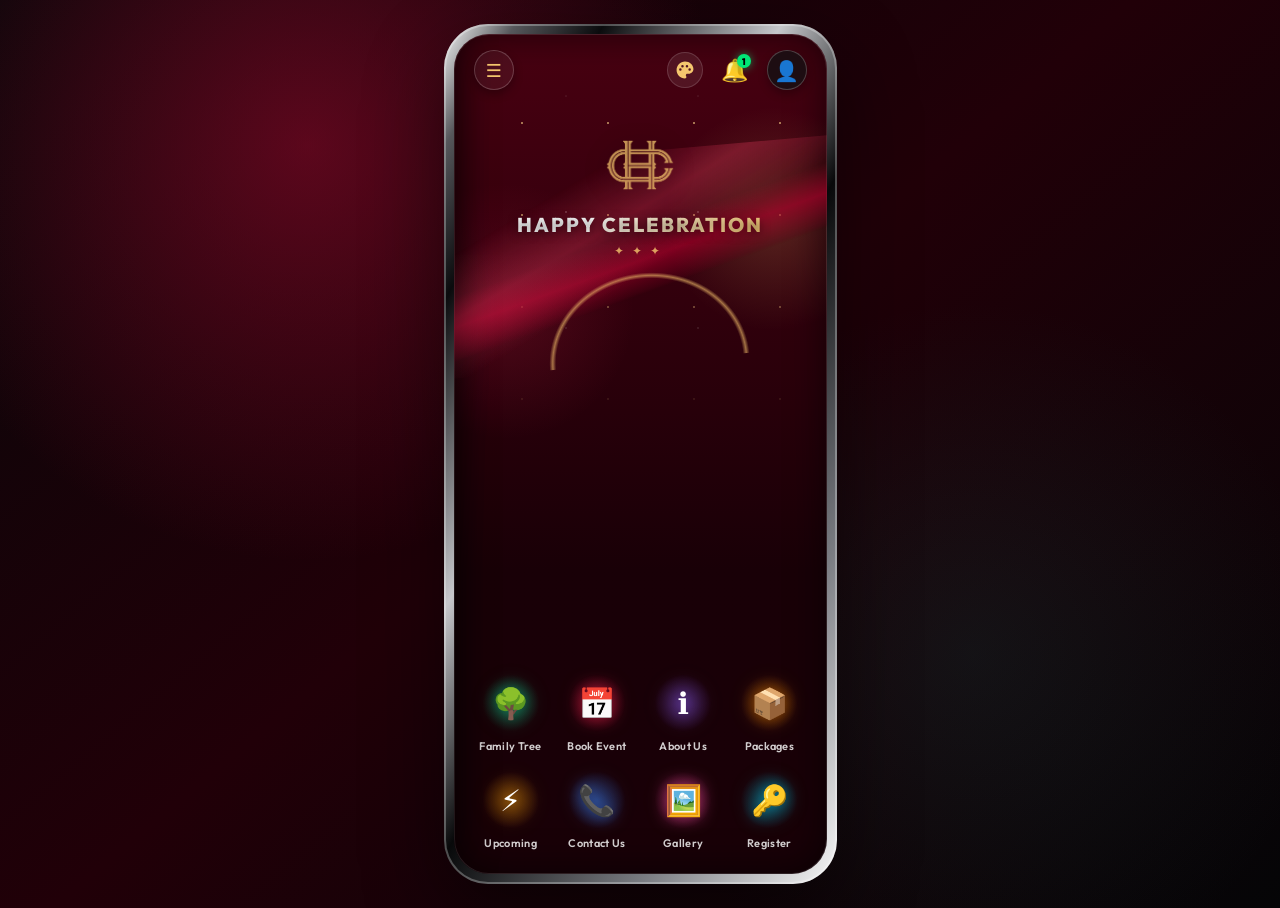
==== commit 7d4d600e: "Implement 16 custom celebration theme packages with CSS 3D balloons, matching decor and lighting sug" ====
--- a/index.html
+++ b/index.html
@@ -7,7 +7,7 @@
     <link rel="preconnect" href="https://fonts.googleapis.com">
     <link rel="preconnect" href="https://fonts.gstatic.com" crossorigin>
     <link href="https://fonts.googleapis.com/css2?family=Outfit:wght@300;400;500;600;700;800&family=Poppins:wght@300;400;500;600;700;800&display=swap" rel="stylesheet">
-    <link rel="stylesheet" href="styles.css?v=102">
+    <link rel="stylesheet" href="styles.css?v=106">
     <style>
       /* Staggered Twinkling Star Animations (Slow 8s cycle) */
       .sparkle-star {
@@ -74,7 +74,7 @@
             <!-- Drawer Tabs Navigation -->
             <div class="drawer-tabs-nav">
               <button class="drawer-tab-btn active" data-drawer-tab="theme-plan" type="button">Theme Plan</button>
-              <button class="drawer-tab-btn" data-drawer-tab="data-sync" type="button">Sync & Settings</button>
+              <button class="drawer-tab-btn" data-drawer-tab="upcoming-celebrations" type="button">Upcoming Celebration</button>
             </div>
 
             <div class="drawer-content">
@@ -87,6 +87,29 @@
                   <h3 class="airtel-hero-title" id="airtelHeroTitle">Default Theme</h3>
                   <p class="airtel-hero-desc" id="airtelHeroDesc">Choose a date or event to preview beautiful customized celebration themes.</p>
                   <button class="airtel-hero-btn" id="airtelHeroBtn" type="button">Preview Details</button>
+                </div>
+
+                <!-- Theme Style Selector Mini Card -->
+                <div class="airtel-mini-card" style="min-height: auto; width: 100%; box-sizing: border-box; background: rgba(255,255,255,0.03); border: 1px solid rgba(245,199,110,0.15);">
+                  <div>
+                    <div class="airtel-mini-tag">Celebration Styles</div>
+                    <h4 class="airtel-mini-title">Select Theme Style</h4>
+                    <p class="airtel-mini-desc" style="margin-bottom: 8px;">Pick a custom occasion style package.</p>
+                    <div class="theme-selection-dropdowns" style="display: flex; flex-direction: column; gap: 8px;">
+                      <select id="themeCategorySelect" aria-label="Celebration Category" style="width: 100%; min-height: 36px; padding: 6px 10px; border-radius: 6px; border: 1px solid rgba(245, 199, 110, 0.3); background: rgba(30, 4, 12, 0.85); color: #fff; font-size: 12px; font-family: 'Outfit', sans-serif;">
+                        <option value="auto">Auto-detect from Date</option>
+                        <option value="baby-boy">🎂 Baby Boy Birthday</option>
+                        <option value="baby-girl">🎀 Baby Girl Birthday</option>
+                        <option value="newly-married">💍 Newly Married Couple</option>
+                        <option value="older-married">💖 Older Married Couple</option>
+                        <option value="festival">🎉 Festival Themes</option>
+                      </select>
+                      
+                      <select id="themeStyleSelect" aria-label="Theme Style" style="width: 100%; min-height: 36px; padding: 6px 10px; border-radius: 6px; border: 1px solid rgba(245, 199, 110, 0.3); background: rgba(30, 4, 12, 0.85); color: #fff; font-size: 12px; font-family: 'Outfit', sans-serif; display: none;">
+                        <!-- Options will be filled dynamically in JS -->
+                      </select>
+                    </div>
+                  </div>
                 </div>
 
                 <!-- Mini Card 1: Theme Planner (Mock Date Picker) -->
@@ -158,45 +181,18 @@
                 </div>
               </div>
 
-              <!-- Tab 2: Sync & Settings -->
-              <div class="drawer-tab-panel" data-panel-id="data-sync">
-                <!-- Google Sheets Sync Settings -->
-                <div class="sync-card" style="border: 1px solid rgba(245, 199, 110, 0.2); background: rgba(255, 255, 255, 0.02); padding: 14px; border-radius: 12px; display: flex; flex-direction: column; gap: 10px;">
-                  <h3 style="font-size: 13px; font-weight: 700; color: #fff; margin: 0 0 4px 0;">Google Sheets Sync</h3>
-                  <p style="font-size: 10.5px; color: rgba(255, 255, 255, 0.6); margin: 0; line-height: 1.35;">Automatically save and backup your family tree to a Google Sheet.</p>
-                  
-                  <label class="lux-label" style="display: block; margin-top: 6px;">
-                    <span style="display: block; margin-bottom: 4px; font-size: 10.5px; font-weight: 600; color: var(--gold-300);">Google Apps Script Web App URL</span>
-                    <input type="url" id="drawerGoogleSheetUrlInput" placeholder="https://script.google.com/macros/s/.../exec" autocomplete="off" style="width: 100%; min-height: 36px; padding: 6px 10px; border-radius: 6px; border: 1px solid rgba(245, 199, 110, 0.3); background: rgba(30, 4, 12, 0.85); color: #fff; font-size: 11px;">
-                  </label>
-                  
-                  <div class="sync-actions" style="margin-top: 6px; display: flex; flex-direction: column; gap: 8px;">
-                    <div style="display: flex; gap: 6px; width: 100%;">
-                      <button class="primary-action" id="drawerPullFromSheetsBtn" type="button" style="flex: 1; min-height: 32px; font-size: 11px; padding: 4px 8px;">Pull</button>
-                      <button class="primary-action" id="drawerPushToSheetsBtn" type="button" style="flex: 1; min-height: 32px; font-size: 11px; padding: 4px 8px;">Push</button>
+              <!-- Tab 2: Upcoming Celebration -->
+              <div class="drawer-tab-panel" data-panel-id="upcoming-celebrations">
+                <div class="upcoming-workspace" style="display: flex; flex-direction: column; gap: 14px; padding: 4px; font-family: 'Outfit', sans-serif;">
+                  <p class="upcoming-intro" style="color: var(--soft); font-size: 13px; line-height: 1.5; margin: 0 4px;">
+                    Timeline of upcoming birthdays and anniversaries from your family tree. Plan a custom booking directly!
+                  </p>
+                  <div id="drawerUpcomingEventsContainer" style="display: flex; flex-direction: column; gap: 12px;">
+                    <!-- Dynamically filled list -->
+                    <div class="empty-state" style="text-align: center; padding: 40px 20px; color: var(--soft); font-size: 14px;">
+                      🌳 No family members found. Add members to your family tree to track their upcoming events.
                     </div>
-                    <button class="secondary-action" id="drawerSaveSyncConfigBtn" type="button" style="width: 100%; min-height: 32px; font-size: 11px; padding: 4px 8px;">Save Webapp URL</button>
                   </div>
-                  
-                  <div id="drawerSyncStatusMessage" style="margin-top: 6px; font-size: 11px; color: var(--gold-300); font-weight: 500; text-align: center;"></div>
-                  
-                  <div class="instructions-box" style="margin-top: 10px; padding: 10px; border: 1px dashed rgba(245, 199, 110, 0.2); border-radius: 6px; font-size: 10px; color: #ccc; background: rgba(30, 4, 12, 0.25);">
-                    <h4 style="color: var(--gold-100); margin: 0 0 6px 0; font-size: 10.5px;">Setup Instructions:</h4>
-                    <ol style="margin: 0; padding-left: 14px; display: flex; flex-direction: column; gap: 4px;">
-                      <li>Create a Google Sheet.</li>
-                      <li>Open Extensions &gt; Apps Script.</li>
-                      <li>Paste the Apps Script code.</li>
-                      <li>Deploy &gt; New deployment. Choose Web app, Access: "Anyone".</li>
-                      <li>Copy Web App URL.</li>
-                    </ol>
-                    <button type="button" class="secondary-action" id="drawerCopyAppsScriptBtn" style="margin-top: 8px; width: 100%; min-height: 28px; font-size: 10px; padding: 2px 6px;">Copy Script Code</button>
-                  </div>
-                </div>
-
-                <!-- Local Data Settings Section -->
-                <div class="sync-card" style="border: 1px solid rgba(245, 199, 110, 0.2); background: rgba(255, 255, 255, 0.02); padding: 14px; border-radius: 12px; display: flex; flex-direction: column; gap: 8px;">
-                  <h3 style="font-size: 13px; font-weight: 700; color: #fff; margin: 0 0 4px 0;">Local Data Settings</h3>
-                  <button class="danger-action" id="drawerClearTreeBtn" type="button" style="width: 100%; min-height: 36px; font-size: 11.5px; border-radius: 6px; margin: 0;">Reset All Family Data</button>
                 </div>
               </div>
             </div>
@@ -205,9 +201,6 @@
           <header class="dashboard-header">
             <button class="menu-toggle-btn" id="menuToggleBtn" aria-label="Open settings drawer" type="button">
               ☰
-            </button>
-            <button class="avatar-btn" id="avatarBtn" aria-label="User Profile" type="button">
-              <span class="avatar-placeholder">👤</span>
             </button>
             
             <div class="header-right-actions">
@@ -220,6 +213,11 @@
               <button class="notification-btn" id="notificationBtn" aria-label="Notifications" type="button">
                 <span class="bell-icon">🔔</span>
                 <span class="notification-badge">3</span>
+              </button>
+
+              <!-- User Profile Avatar -->
+              <button class="avatar-btn" id="avatarBtn" aria-label="User Profile" type="button">
+                <span class="avatar-placeholder">👤</span>
               </button>
             </div>
 
@@ -267,6 +265,7 @@
             
 
             <!-- Cultfit Style Grid (4 columns, 2 rows) -->
+            <div class="cultfit-grid">
               <button class="cultfit-tab-btn" type="button" data-panel="family">
                 <div class="cultfit-icon-circle bg-emerald">
                   <span class="cultfit-icon">🌳</span>
@@ -964,6 +963,6 @@
       </div>
     </template>
 
-    <script src="script.js?v=102"></script>
+    <script src="script.js?v=106"></script>
   </body>
 </html>
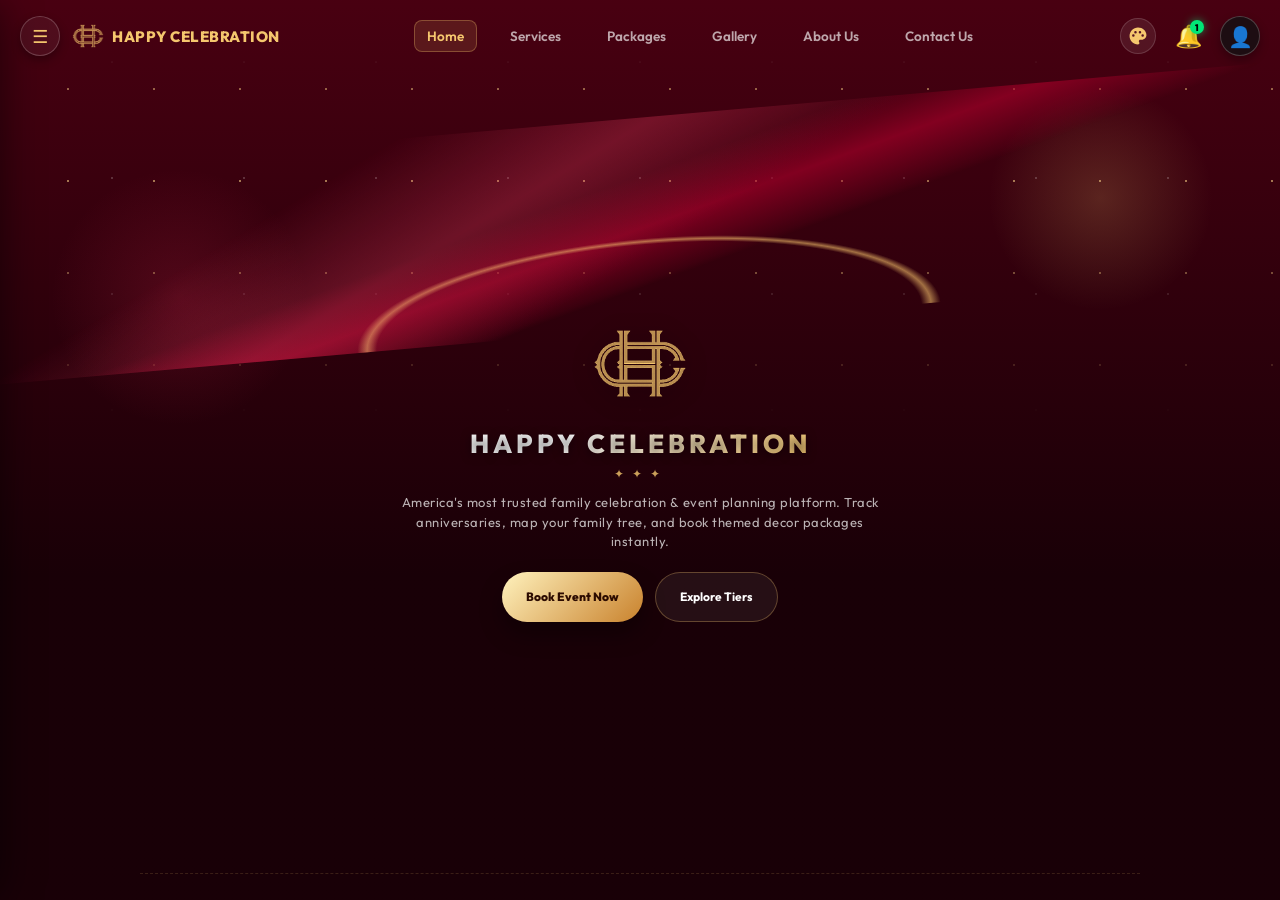
==== commit 524451d3: "feat: simplify header navbar to text-only links and introduce premium platform features cards block" ====
--- a/index.html
+++ b/index.html
@@ -7,7 +7,7 @@
     <link rel="preconnect" href="https://fonts.googleapis.com">
     <link rel="preconnect" href="https://fonts.gstatic.com" crossorigin>
     <link href="https://fonts.googleapis.com/css2?family=Outfit:wght@300;400;500;600;700;800&family=Poppins:wght@300;400;500;600;700;800&display=swap" rel="stylesheet">
-    <link rel="stylesheet" href="styles.css?v=106">
+    <link rel="stylesheet" href="styles.css?v=110">
     <style>
       /* Staggered Twinkling Star Animations (Slow 8s cycle) */
       .sparkle-star {
@@ -92,22 +92,16 @@
                 <!-- Theme Style Selector Mini Card -->
                 <div class="airtel-mini-card" style="min-height: auto; width: 100%; box-sizing: border-box; background: rgba(255,255,255,0.03); border: 1px solid rgba(245,199,110,0.15);">
                   <div>
-                    <div class="airtel-mini-tag">Celebration Styles</div>
-                    <h4 class="airtel-mini-title">Select Theme Style</h4>
-                    <p class="airtel-mini-desc" style="margin-bottom: 8px;">Pick a custom occasion style package.</p>
-                    <div class="theme-selection-dropdowns" style="display: flex; flex-direction: column; gap: 8px;">
-                      <select id="themeCategorySelect" aria-label="Celebration Category" style="width: 100%; min-height: 36px; padding: 6px 10px; border-radius: 6px; border: 1px solid rgba(245, 199, 110, 0.3); background: rgba(30, 4, 12, 0.85); color: #fff; font-size: 12px; font-family: 'Outfit', sans-serif;">
-                        <option value="auto">Auto-detect from Date</option>
-                        <option value="baby-boy">🎂 Baby Boy Birthday</option>
-                        <option value="baby-girl">🎀 Baby Girl Birthday</option>
-                        <option value="newly-married">💍 Newly Married Couple</option>
-                        <option value="older-married">💖 Older Married Couple</option>
-                        <option value="festival">🎉 Festival Themes</option>
-                      </select>
-                      
-                      <select id="themeStyleSelect" aria-label="Theme Style" style="width: 100%; min-height: 36px; padding: 6px 10px; border-radius: 6px; border: 1px solid rgba(245, 199, 110, 0.3); background: rgba(30, 4, 12, 0.85); color: #fff; font-size: 12px; font-family: 'Outfit', sans-serif; display: none;">
-                        <!-- Options will be filled dynamically in JS -->
-                      </select>
+                    <div class="airtel-mini-tag">Celebration Themes Menu</div>
+                    <h4 class="airtel-mini-title" style="margin-bottom: 4px;">Occasions List</h4>
+                    <p class="airtel-mini-desc" style="margin-bottom: 12px;">Click any theme style below to preview its custom balloons immediately.</p>
+                    
+                    <button class="secondary-action" id="resetAutoThemeBtn" type="button" style="width: 100%; min-height: 36px; font-size: 11px; padding: 4px 8px; margin: 0 0 16px 0; background: rgba(255,255,255,0.05); border: 1.5px solid rgba(245,199,110,0.3); color: #fff; display: flex; align-items: center; justify-content: center; gap: 6px;">
+                      <span>🔄</span> Reset to Auto-detect Date
+                    </button>
+                    
+                    <div id="staticThemesList" style="display: flex; flex-direction: column; gap: 12px; max-height: 450px; overflow-y: auto; padding-right: 4px;">
+                      <!-- Grouped list of all 16 theme styles will be dynamically generated in script.js -->
                     </div>
                   </div>
                 </div>
@@ -177,7 +171,7 @@
                     <h4 class="airtel-mini-title" id="airtelMiniRightTitle">No upcoming events</h4>
                     <p class="airtel-mini-desc" id="airtelMiniRightDesc">Add your family members' birthdays and anniversaries in the Family Tree tab.</p>
                   </div>
-                  <button class="airtel-mini-btn" id="airtelMiniRightBtn" type="button">View Tree</button>
+                  <a class="airtel-mini-btn" id="airtelMiniRightBtn" href="?panel=family&fullscreen=true" target="_blank" style="text-decoration: none; display: inline-flex; align-items: center; justify-content: center;">View Tree</a>
                 </div>
               </div>
 
@@ -199,9 +193,24 @@
           </div>
 
           <header class="dashboard-header">
-            <button class="menu-toggle-btn" id="menuToggleBtn" aria-label="Open settings drawer" type="button">
-              ☰
-            </button>
+            <div class="header-left" style="display: flex; align-items: center; gap: 12px;">
+              <button class="menu-toggle-btn" id="menuToggleBtn" aria-label="Open settings drawer" type="button">
+                ☰
+              </button>
+              <div class="header-brand" id="headerBrandBtn" style="cursor: pointer; display: flex; align-items: center; gap: 8px;">
+                <img class="header-logo" src="assets/hc-logo-mark.png" alt="Happy Celebration Logo" style="width: 32px; height: 32px; object-fit: contain;">
+                <span class="header-brand-name" style="font-family: 'Outfit', sans-serif; font-weight: 800; font-size: 15px; letter-spacing: 0.5px; color: var(--gold-300);">HAPPY CELEBRATION</span>
+              </div>
+            </div>
+            
+            <nav class="desktop-nav" aria-label="Desktop navigation">
+              <button class="nav-link-btn active" data-nav-panel="home" type="button">Home</button>
+              <button class="nav-link-btn" data-nav-panel="services" type="button">Services</button>
+              <button class="nav-link-btn" data-nav-panel="packages" type="button">Packages</button>
+              <button class="nav-link-btn" data-nav-panel="gallery" type="button">Gallery</button>
+              <button class="nav-link-btn" data-nav-panel="about" type="button">About Us</button>
+              <button class="nav-link-btn" data-nav-panel="contact" type="button">Contact Us</button>
+            </nav>
             
             <div class="header-right-actions">
               <!-- Theme Settings Toggle -->
@@ -252,69 +261,249 @@
           </div>
 
           <section class="home-view active" id="homeView" aria-label="Main menu">
-            <!-- Center Monogram Logo Hero -->
-            <div class="logo-hero-container">
-              <img class="main-monogram-logo" src="assets/hc-logo-mark.png" alt="Happy Celebration">
-              <h1 class="logo-hero-title">HAPPY CELEBRATION</h1>
-              <div class="logo-hero-sparkle">
-                <span class="sparkle-star">✦</span>
-                <span class="sparkle-star">✦</span>
-                <span class="sparkle-star">✦</span>
-              </div>
-            </div>
-            
-
-            <!-- Cultfit Style Grid (4 columns, 2 rows) -->
-            <div class="cultfit-grid">
-              <button class="cultfit-tab-btn" type="button" data-panel="family">
-                <div class="cultfit-icon-circle bg-emerald">
-                  <span class="cultfit-icon">🌳</span>
-                </div>
-                <span class="cultfit-label">Family Tree</span>
-              </button>
-              <button class="cultfit-tab-btn" type="button" data-panel="book">
-                <div class="cultfit-icon-circle bg-wine">
-                  <span class="cultfit-icon">📅</span>
-                </div>
-                <span class="cultfit-label">Book Event</span>
-              </button>
-              <button class="cultfit-tab-btn" type="button" data-panel="about">
-                <div class="cultfit-icon-circle bg-violet">
-                  <span class="cultfit-icon">ℹ️</span>
-                </div>
-                <span class="cultfit-label">About Us</span>
-              </button>
-              <button class="cultfit-tab-btn" type="button" data-panel="packages">
-                <div class="cultfit-icon-circle bg-luxury">
-                  <span class="cultfit-icon">📦</span>
-                </div>
-                <span class="cultfit-label">Packages</span>
-              </button>
-              <button class="cultfit-tab-btn" type="button" data-panel="upcoming">
-                <div class="cultfit-icon-circle bg-amber">
-                  <span class="cultfit-icon">⚡</span>
-                </div>
-                <span class="cultfit-label">Upcoming</span>
-              </button>
-              <button class="cultfit-tab-btn" type="button" data-panel="contact">
-                <div class="cultfit-icon-circle bg-sapphire">
-                  <span class="cultfit-icon">📞</span>
-                </div>
-                <span class="cultfit-label">Contact Us</span>
-              </button>
-              <button class="cultfit-tab-btn" type="button" data-panel="gallery">
-                <div class="cultfit-icon-circle bg-pink">
-                  <span class="cultfit-icon">🖼️</span>
-                </div>
-                <span class="cultfit-label">Gallery</span>
-              </button>
-              <button class="cultfit-tab-btn" type="button" data-panel="register">
-                <div class="cultfit-icon-circle bg-cyan">
-                  <span class="cultfit-icon">🔑</span>
-                </div>
-                <span class="cultfit-label">Register</span>
-              </button>
-            </div>
+            <!-- Hero Wrapper Section -->
+            <div class="hero-section" id="heroSection">
+              <!-- Center Monogram Logo Hero -->
+              <div class="logo-hero-container">
+                <img class="main-monogram-logo" src="assets/hc-logo-mark.png" alt="Happy Celebration">
+                <h1 class="logo-hero-title">HAPPY CELEBRATION</h1>
+                <div class="logo-hero-sparkle">
+                  <span class="sparkle-star">✦</span>
+                  <span class="sparkle-star">✦</span>
+                  <span class="sparkle-star">✦</span>
+                </div>
+                <p class="hero-subtitle" style="color: rgba(255, 255, 255, 0.7); font-size: 13px; font-family: 'Outfit', sans-serif; letter-spacing: 0.5px; max-width: 480px; margin: 12px auto 0; line-height: 1.5; text-align: center;">
+                  America's most trusted family celebration & event planning platform. Track anniversaries, map your family tree, and book themed decor packages instantly.
+                </p>
+                <div class="hero-cta-btns" style="display: flex; gap: 12px; justify-content: center; margin-top: 20px;">
+                  <button class="primary-action" id="heroBookBtn" type="button" style="padding: 10px 24px; font-size: 12px;">Book Event Now</button>
+                  <button class="secondary-action" id="heroExploreBtn" type="button" style="padding: 10px 24px; font-size: 12px; background: rgba(255,255,255,0.06); border: 1.5px solid rgba(245,199,110,0.3); color: #fff; display: flex; align-items: center; justify-content: center; min-height: 38px;">Explore Tiers</button>
+                </div>
+              </div>
+              
+              <!-- Cultfit Style Grid (Quick Actions) -->
+              <div class="cultfit-grid">
+                <a class="cultfit-tab-btn" href="?panel=family&fullscreen=true" target="_blank" data-panel="family" style="text-decoration: none;">
+                  <div class="cultfit-icon-circle bg-emerald">
+                    <span class="cultfit-icon">🌳</span>
+                  </div>
+                  <span class="cultfit-label">Family Tree</span>
+                </a>
+                <button class="cultfit-tab-btn" type="button" data-panel="book">
+                  <div class="cultfit-icon-circle bg-wine">
+                    <span class="cultfit-icon">📅</span>
+                  </div>
+                  <span class="cultfit-label">Book Event</span>
+                </button>
+                <button class="cultfit-tab-btn" type="button" data-panel="about">
+                  <div class="cultfit-icon-circle bg-violet">
+                    <span class="cultfit-icon">ℹ️</span>
+                  </div>
+                  <span class="cultfit-label">About Us</span>
+                </button>
+                <button class="cultfit-tab-btn" type="button" data-panel="packages">
+                  <div class="cultfit-icon-circle bg-luxury">
+                    <span class="cultfit-icon">📦</span>
+                  </div>
+                  <span class="cultfit-label">Packages</span>
+                </button>
+                <button class="cultfit-tab-btn" type="button" data-panel="upcoming">
+                  <div class="cultfit-icon-circle bg-amber">
+                    <span class="cultfit-icon">⚡</span>
+                  </div>
+                  <span class="cultfit-label">Upcoming</span>
+                </button>
+                <button class="cultfit-tab-btn" type="button" data-panel="contact">
+                  <div class="cultfit-icon-circle bg-sapphire">
+                    <span class="cultfit-icon">📞</span>
+                  </div>
+                  <span class="cultfit-label">Contact Us</span>
+                </button>
+                <button class="cultfit-tab-btn" type="button" data-panel="gallery">
+                  <div class="cultfit-icon-circle bg-pink">
+                    <span class="cultfit-icon">🖼️</span>
+                  </div>
+                  <span class="cultfit-label">Gallery</span>
+                </button>
+                <button class="cultfit-tab-btn" type="button" data-panel="register">
+                  <div class="cultfit-icon-circle bg-cyan">
+                    <span class="cultfit-icon">🔑</span>
+                  </div>
+                  <span class="cultfit-label">Register</span>
+                </button>
+              </div>
+            </div>
+
+            <!-- Stats Bar Section -->
+            <section class="home-section stats-section">
+              <div class="stat-item">
+                <span class="stat-number">250+</span>
+                <span class="stat-label">Events Managed</span>
+              </div>
+              <div class="stat-item">
+                <span class="stat-number">12+</span>
+                <span class="stat-label">Cities Covered</span>
+              </div>
+              <div class="stat-item">
+                <span class="stat-number">4.9★</span>
+                <span class="stat-label">Customer Rating</span>
+              </div>
+              <div class="stat-item">
+                <span class="stat-number">16+</span>
+                <span class="stat-label">Custom Themes</span>
+              </div>
+            </section>
+
+            <!-- Services / Features Section -->
+            <section class="home-section" id="servicesSection">
+              <h2 class="section-title">✦ Platform Features & Tools ✦</h2>
+              <p style="color: rgba(255, 255, 255, 0.6); font-size: 14px; text-align: center; max-width: 600px; margin: -10px auto 10px; line-height: 1.5; font-family: 'Outfit', sans-serif;">
+                Explore our smart tools designed to keep your family connected and make milestone planning effortless.
+              </p>
+              <div class="services-grid">
+                <!-- Card 1: Family Tree -->
+                <div class="service-card">
+                  <div class="service-icon">🌳</div>
+                  <h3 class="service-card-title">Interactive Family Tree</h3>
+                  <p class="service-card-desc">Map your ancestry, search family members, and keep profile details updated. Links directly to your milestone timeline.</p>
+                  <a class="primary-action service-link-btn" href="?panel=family&fullscreen=true" target="_blank" style="text-decoration: none;">Open Family Tree &rarr;</a>
+                </div>
+
+                <!-- Card 2: Book Event -->
+                <div class="service-card">
+                  <div class="service-icon">📅</div>
+                  <h3 class="service-card-title">Mock Event Planner</h3>
+                  <p class="service-card-desc">Plan birthdays, anniversaries, and weddings. Customize guest counts, select catering tiers, and calculate instant quote estimates.</p>
+                  <button class="primary-action" data-panel-trigger="book" type="button">Calculate Quote &rarr;</button>
+                </div>
+
+                <!-- Card 3: Upcoming reminders -->
+                <div class="service-card">
+                  <div class="service-icon">⚡</div>
+                  <h3 class="service-card-title">Upcoming Celebrations</h3>
+                  <p class="service-card-desc">Never miss a milestone. Track upcoming birthdays and anniversaries with dynamic countdown clocks and daily reminders.</p>
+                  <button class="primary-action" data-panel-trigger="upcoming" type="button">View Countdown Calendar &rarr;</button>
+                </div>
+
+                <!-- Card 4: Register -->
+                <div class="service-card">
+                  <div class="service-icon">🔑</div>
+                  <h3 class="service-card-title">Member Registration</h3>
+                  <p class="service-card-desc">Register family accounts, log in securely, and synchronize sheets with your profile to persist member nodes.</p>
+                  <button class="primary-action" data-panel-trigger="register" type="button">Sign In / Sign Up &rarr;</button>
+                </div>
+              </div>
+            </section>
+
+            <!-- Packages Section -->
+            <section class="home-section" id="packagesSection">
+              <h2 class="section-title">✦ Curated Packages ✦</h2>
+              <div class="packages-workspace" style="display: flex; gap: 16px; justify-content: center; flex-wrap: wrap;">
+                <!-- Gold Package -->
+                <div class="package-card" style="background: rgba(130, 4, 33, 0.3); border: 1.5px solid rgba(245, 199, 110, 0.3); border-radius: 16px; padding: 18px; display: flex; flex-direction: column; gap: 12px; box-shadow: 0 6px 16px rgba(0,0,0,0.3); width: 300px;">
+                  <div style="display: flex; justify-content: space-between; align-items: center;">
+                    <h3 style="color: var(--gold-300); margin: 0; font-size: 18px; font-weight: 700; letter-spacing: 0.5px;">🌟 Gold Package</h3>
+                    <span style="color: #fff; font-weight: 800; font-size: 16px;">₹15,000</span>
+                  </div>
+                  <p style="color: rgba(255,255,255,0.8); font-size: 13px; line-height: 1.4; margin: 0;">Perfect for intimate gatherings and elegant family functions.</p>
+                  <ul style="color: rgba(255,255,255,0.7); font-size: 12px; margin: 0; padding-left: 20px; line-height: 1.6;">
+                    <li>Standard Theme Balloon & Flower Decor</li>
+                    <li>Premium 1kg Custom Cake</li>
+                    <li>Catering Spread for up to 30 Guests</li>
+                    <li>High-Quality Audio & Playlist Setup</li>
+                  </ul>
+                  <button class="primary-action book-pkg-btn" data-package-select="Gold" type="button" style="width: 100%; margin-top: 6px;">Select & Book Gold</button>
+                </div>
+                
+                <!-- Diamond Package -->
+                <div class="package-card" style="background: rgba(130, 4, 33, 0.3); border: 1.5px solid rgba(245, 199, 110, 0.5); border-radius: 16px; padding: 18px; display: flex; flex-direction: column; gap: 12px; box-shadow: 0 6px 16px rgba(0,0,0,0.3); position: relative; overflow: hidden; width: 300px;">
+                  <div style="position: absolute; top: 12px; right: -30px; background: var(--gold-300); color: #000; font-size: 9px; font-weight: 800; padding: 4px 30px; transform: rotate(45deg); text-transform: uppercase; letter-spacing: 0.5px;">Popular</div>
+                  <div style="display: flex; justify-content: space-between; align-items: center;">
+                    <h3 style="color: var(--gold-300); margin: 0; font-size: 18px; font-weight: 700; letter-spacing: 0.5px;">💎 Diamond Package</h3>
+                    <span style="color: #fff; font-weight: 800; font-size: 16px;">₹35,000</span>
+                  </div>
+                  <p style="color: rgba(255,255,255,0.8); font-size: 13px; line-height: 1.4; margin: 0;">Our most popular tier, delivering a beautiful grand experience.</p>
+                  <ul style="color: rgba(255,255,255,0.7); font-size: 12px; margin: 0; padding-left: 20px; line-height: 1.6;">
+                    <li>Thematic Backdrop with Fairy Lights & Stage Decor</li>
+                    <li>Gourmet 2-Tier Designer Cake (2kg)</li>
+                    <li>Premium Buffet Catering for up to 60 Guests</li>
+                    <li>Professional Host / MC with Interactive Games</li>
+                    <li>DSLR Photography (3 Hours Coverage)</li>
+                  </ul>
+                  <button class="primary-action book-pkg-btn" data-package-select="Diamond" type="button" style="width: 100%; margin-top: 6px;">Select & Book Diamond</button>
+                </div>
+
+                <!-- Platinum Package -->
+                <div class="package-card" style="background: rgba(130, 4, 33, 0.3); border: 1.5px solid rgba(245, 199, 110, 0.7); border-radius: 16px; padding: 18px; display: flex; flex-direction: column; gap: 12px; box-shadow: 0 6px 16px rgba(0,0,0,0.3); width: 300px;">
+                  <div style="display: flex; justify-content: space-between; align-items: center;">
+                    <h3 style="color: var(--gold-300); margin: 0; font-size: 18px; font-weight: 700; letter-spacing: 0.5px;">👑 Platinum Package</h3>
+                    <span style="color: #fff; font-weight: 800; font-size: 16px;">₹75,000</span>
+                  </div>
+                  <p style="color: rgba(255,255,255,0.8); font-size: 13px; line-height: 1.4; margin: 0;">A luxury all-inclusive package for truly unforgettable milestones.</p>
+                  <ul style="color: rgba(255,255,255,0.7); font-size: 12px; margin: 0; padding-left: 20px; line-height: 1.6;">
+                    <li>Custom 3D Theme Stage Setup & Grand Floral Entry Arch</li>
+                    <li>Premium Multilayer Tier Cake (4kg)</li>
+                    <li>Live Food Stations & Gourmet Buffet Catering</li>
+                    <li>Professional Sound, DJ System, & LED Screen</li>
+                    <li>Complete Photo & Cinematic Video Coverage</li>
+                  </ul>
+                  <button class="primary-action book-pkg-btn" data-package-select="Platinum" type="button" style="width: 100%; margin-top: 6px;">Select & Book Platinum</button>
+                </div>
+              </div>
+            </section>
+
+            <!-- Gallery Section -->
+            <section class="home-section" id="gallerySection">
+              <h2 class="section-title">✦ Photo Gallery ✦</h2>
+              <div class="photo-grid">
+                <figure>
+                  <img src="assets/event-lights.webp" alt="Elegant outdoor event lights">
+                  <figcaption>Evening Decor</figcaption>
+                </figure>
+                <figure>
+                  <img src="assets/celebration-bg.webp" alt="Colorful celebration confetti">
+                  <figcaption>Celebration Mood</figcaption>
+                </figure>
+                <figure>
+                  <img src="assets/family-tree.png" alt="Family tree artwork">
+                  <figcaption>Family Moments</figcaption>
+                </figure>
+              </div>
+            </section>
+
+            <!-- About Section -->
+            <section class="home-section" id="aboutSection">
+              <h2 class="section-title">✦ Our Story ✦</h2>
+              <article class="story-card" style="padding: 10px 20px 20px;">
+                <img src="assets/event-lights.webp" alt="Warm celebration venue" style="border-radius: 12px; margin-bottom: 16px; width: 100%; object-fit: cover;">
+                <h3 style="margin-top: 10px; font-size: 19px; line-height: 1.45; color: var(--gold-100); text-align: center;">Never miss the chance to make memories with your family, friends and special ones.</h3>
+                <p style="margin-top: 14px; line-height: 1.6; color: rgba(255,255,255,0.8);">At Happy Celebration, we believe that every special moment deserves to be remembered and cherished. Our mission is simple: to bring joy, convenience, and thoughtful planning to your family’s most important occasions.</p>
+                <p style="margin-top: 10px; line-height: 1.6; color: rgba(255,255,255,0.8);">We collect and organize birthdays, anniversaries, and milestones, then proactively remind you before each event. With just a few taps, you can book complete celebration packages — from décor, cakes, flowers, snacks, and delicious food spreads — delivered right to your home or chosen venue.</p>
+                <p style="font-family: Georgia, serif; font-style: italic; color: var(--gold-100); font-size: 15px; font-weight: 700; text-align: center; margin: 24px 0; padding: 10px 0; border-top: 1px dashed rgba(245, 199, 110, 0.3); border-bottom: 1px dashed rgba(245, 199, 110, 0.3); text-shadow: 0 0 8px rgba(245, 199, 110, 0.4);">
+                  ✦ Never miss celebrating — make it memorable. ✦
+                </p>
+                <p style="margin-top: 10px; line-height: 1.6; color: rgba(255,255,255,0.8);">Our vision is to make celebrations stress‑free, beautifully organized, and truly unforgettable. Whether it’s a cozy family gathering with light snacks or a grand event with full meals, we’re here to ensure that happiness arrives on time, every time.</p>
+              </article>
+            </section>
+
+            <!-- Contact Section -->
+            <section class="home-section" id="contactSection">
+              <h2 class="section-title">✦ Get In Touch ✦</h2>
+              <div class="contact-list">
+                <a href="tel:+918850228282">
+                  <span class="contact-icon">&#9742;</span>
+                  <span><strong>Call</strong>+91 88502 28282</span>
+                </a>
+                <a href="mailto:happycelebration2@gmail.com">
+                  <span class="contact-icon">&#9993;</span>
+                  <span><strong>Email</strong>happycelebration2@gmail.com</span>
+                </a>
+                <a class="whatsapp-contact" href="https://wa.me/918850228282">
+                  <span class="contact-icon whatsapp-icon"></span>
+                  <span><strong>WhatsApp</strong>Quick message</span>
+                </a>
+              </div>
+            </section>
           </section>
 
           <section class="panel-view" id="panelView" aria-live="polite">
@@ -963,6 +1152,6 @@
       </div>
     </template>
 
-    <script src="script.js?v=106"></script>
+    <script src="script.js?v=110"></script>
   </body>
 </html>
--- a/styles.css
+++ b/styles.css
@@ -4399,7 +4399,7 @@
 
 .dashboard-header .theme-dropdown {
   top: 64px;
-  right: 64px;
+  right: 112px;
 }
 
 /* Avatar placeholder style */
@@ -5222,11 +5222,489 @@
   outline: none;
 }
 
-
-
-
-
-
-
-
-
+/* Custom celebration static themes list styling */
+.static-category-title {
+  font-size: 11px;
+  font-weight: 800;
+  text-transform: uppercase;
+  color: var(--gold-300);
+  letter-spacing: 1.5px;
+  margin-top: 16px;
+  margin-bottom: 8px;
+  display: flex;
+  align-items: center;
+  border-bottom: 1px solid rgba(245, 199, 110, 0.15);
+  padding-bottom: 4px;
+}
+
+.static-category-title:first-of-type {
+  margin-top: 4px;
+}
+
+.static-theme-item {
+  display: flex;
+  align-items: center;
+  gap: 12px;
+  background: rgba(255, 255, 255, 0.02);
+  border: 1px solid rgba(255, 255, 255, 0.06);
+  border-radius: 12px;
+  padding: 8px 12px;
+  cursor: pointer;
+  transition: all 0.25s cubic-bezier(0.4, 0, 0.2, 1);
+  position: relative;
+  overflow: hidden;
+}
+
+.static-theme-item::before {
+  content: '';
+  position: absolute;
+  top: 0;
+  left: 0;
+  width: 100%;
+  height: 100%;
+  background: linear-gradient(90deg, rgba(255,255,255,0.03) 0%, rgba(255,255,255,0) 100%);
+  opacity: 0;
+  transition: opacity 0.25s ease;
+}
+
+.static-theme-item:hover::before {
+  opacity: 1;
+}
+
+.static-theme-item:hover {
+  background: rgba(255, 255, 255, 0.05);
+  border-color: rgba(245, 199, 110, 0.25);
+  transform: translateY(-1px);
+  box-shadow: 0 4px 10px rgba(0, 0, 0, 0.15);
+}
+
+.static-theme-item.active {
+  background: rgba(245, 199, 110, 0.08);
+  border-color: var(--gold-300);
+  box-shadow: 0 4px 12px rgba(245, 199, 110, 0.1);
+}
+
+.static-theme-left {
+  display: flex;
+  align-items: center;
+}
+
+.theme-color-dots {
+  display: flex;
+  align-items: center;
+  gap: 4px;
+}
+
+.theme-color-dot {
+  width: 10px;
+  height: 10px;
+  border-radius: 50%;
+  border: 1px solid rgba(255, 255, 255, 0.4);
+  box-shadow: 0 0 4px rgba(0, 0, 0, 0.5);
+  display: inline-block;
+}
+
+.static-theme-content {
+  flex: 1;
+  display: flex;
+  flex-direction: column;
+  gap: 2px;
+}
+
+.static-theme-name {
+  font-size: 11px;
+  font-weight: 700;
+  color: #ffffff;
+}
+
+.static-theme-balloons {
+  font-size: 9.5px;
+  color: rgba(255, 255, 255, 0.5);
+}
+
+.static-theme-item.active .static-theme-name {
+  color: var(--gold-300);
+}
+
+.static-theme-item.active .static-theme-balloons {
+  color: rgba(255, 255, 255, 0.7);
+}
+
+.static-theme-status {
+  display: flex;
+  align-items: center;
+  justify-content: center;
+}
+
+.static-theme-status .active-indicator {
+  font-size: 10px;
+  color: var(--gold-300);
+  background: rgba(245, 199, 110, 0.2);
+  width: 16px;
+  height: 16px;
+  border-radius: 50%;
+  display: flex;
+  align-items: center;
+  justify-content: center;
+  font-weight: bold;
+  opacity: 0;
+  transform: scale(0.7);
+  transition: all 0.2s ease;
+}
+
+.static-theme-item.active .static-theme-status .active-indicator {
+  opacity: 1;
+  transform: scale(1);
+}
+
+/* Scrollbar styles for the static themes list */
+#staticThemesList::-webkit-scrollbar {
+  width: 4px;
+}
+
+#staticThemesList::-webkit-scrollbar-track {
+  background: rgba(255, 255, 255, 0.02);
+  border-radius: 10px;
+}
+
+#staticThemesList::-webkit-scrollbar-thumb {
+  background: rgba(245, 199, 110, 0.3);
+  border-radius: 10px;
+}
+
+#staticThemesList::-webkit-scrollbar-thumb:hover {
+  background: rgba(245, 199, 110, 0.5);
+}/* base features / services section styles */
+.services-grid {
+  display: grid;
+  grid-template-columns: 1fr;
+  gap: 20px;
+  width: 100%;
+}
+
+.service-card {
+  background: rgba(255, 255, 255, 0.02);
+  border: 1.5px solid rgba(245, 199, 110, 0.12);
+  border-radius: 16px;
+  padding: 24px;
+  display: flex;
+  flex-direction: column;
+  gap: 12px;
+  transition: all 0.3s ease;
+  box-shadow: 0 4px 20px rgba(0,0,0,0.15);
+}
+
+.service-card:hover {
+  transform: translateY(-4px);
+  background: rgba(255, 255, 255, 0.04);
+  border-color: rgba(245, 199, 110, 0.3);
+  box-shadow: 0 8px 30px rgba(0,0,0,0.25);
+}
+
+.service-icon {
+  font-size: 32px;
+  line-height: 1;
+}
+
+.service-card-title {
+  color: var(--gold-300);
+  font-family: 'Outfit', sans-serif;
+  font-size: 18px;
+  font-weight: 700;
+  margin: 0;
+}
+
+.service-card-desc {
+  color: rgba(255, 255, 255, 0.7);
+  font-size: 13.5px;
+  line-height: 1.5;
+  margin: 0;
+}
+
+.service-card .primary-action, .service-card .service-link-btn {
+  margin-top: auto;
+  width: 100%;
+  display: inline-flex;
+  align-items: center;
+  justify-content: center;
+  min-height: 38px;
+}
+
+/* Mobile-first hidden states */
+.header-brand {
+  display: none;
+}
+.desktop-nav {
+  display: none;
+}
+
+/* ==========================================
+   LAPTOP / DESKTOP RESPONSIVE WEBSITE LAYOUT
+   ========================================== */
+@media (min-width: 769px) {
+  .app-shell {
+    padding: 0;
+    min-height: 100vh;
+    display: block;
+  }
+
+  .phone-frame {
+    width: 100% !important;
+    max-width: 100% !important;
+    height: 100vh !important;
+    min-height: 100vh !important;
+    padding: 0 !important;
+    border-radius: 0 !important;
+    background: transparent !important;
+    box-shadow: none !important;
+    backdrop-filter: none !important;
+    border: none !important;
+  }
+
+  .screen {
+    height: 100vh !important;
+    border-radius: 0 !important;
+    box-shadow: none !important;
+  }
+
+  .header-brand {
+    display: flex !important;
+  }
+
+  .desktop-nav {
+    display: flex !important;
+    align-items: center;
+    gap: 20px;
+  }
+
+  .desktop-nav .nav-link-btn {
+    background: none;
+    border: none;
+    color: rgba(255, 255, 255, 0.65);
+    font-family: 'Outfit', sans-serif;
+    font-size: 13.5px;
+    font-weight: 600;
+    cursor: pointer;
+    padding: 6px 12px;
+    border-radius: 8px;
+    transition: all 0.2s ease;
+    border: 1px solid transparent;
+  }
+
+  .desktop-nav .nav-link-btn:hover {
+    color: var(--gold-300);
+    background: rgba(245, 199, 110, 0.06);
+  }
+
+  .desktop-nav .nav-link-btn.active {
+    color: var(--gold-300);
+    background: rgba(245, 199, 110, 0.12);
+    border: 1.5px solid rgba(245, 199, 110, 0.3);
+  }
+
+  .bottom-nav-bar {
+    display: none !important;
+  }
+
+  /* Widescreen Home View layout */
+  .home-view {
+    display: none;
+    flex-direction: column;
+    align-items: center;
+    height: calc(100% - 90px) !important;
+    padding: 0 0 60px !important;
+    overflow-y: auto;
+    scroll-behavior: smooth;
+  }
+
+  .home-view.active {
+    display: flex !important;
+  }
+
+  /* Full-width homepage sections */
+  .home-section {
+    width: 100%;
+    max-width: 1000px;
+    padding: 60px 40px;
+    box-sizing: border-box;
+    display: flex;
+    flex-direction: column;
+    gap: 30px;
+    border-bottom: 1px dashed rgba(245, 199, 110, 0.15);
+  }
+
+  .home-section:last-of-type {
+    border-bottom: none;
+  }
+
+  .section-title {
+    font-family: Georgia, "Times New Roman", serif;
+    font-size: 26px;
+    color: var(--gold-300);
+    text-align: center;
+    margin: 0 0 10px 0;
+    letter-spacing: 1px;
+    text-shadow: 0 0 12px rgba(245, 199, 110, 0.25);
+  }
+
+  /* Hero Section takes full browser height on desktop */
+  .hero-section {
+    min-height: calc(100vh - 90px);
+    display: flex;
+    flex-direction: column;
+    justify-content: center;
+    align-items: center;
+    border-bottom: 1px dashed rgba(245, 199, 110, 0.15);
+    width: 100%;
+    max-width: 1000px;
+    padding: 40px 20px;
+    box-sizing: border-box;
+    gap: 30px;
+  }
+
+  .logo-hero-container {
+    margin-top: 0;
+    margin-bottom: 0;
+    text-align: center;
+  }
+
+  .main-monogram-logo {
+    width: 96px !important;
+    height: 96px !important;
+    margin-bottom: 16px !important;
+  }
+
+  .logo-hero-title {
+    font-size: 26px !important;
+    letter-spacing: 4px !important;
+  }
+
+  /* Hide mobile app icon grid on desktop viewports for clean website appearance */
+  .cultfit-grid {
+    display: none !important;
+  }
+
+  /* Stats Section grid layout */
+  .stats-section {
+    display: grid !important;
+    grid-template-columns: repeat(4, 1fr) !important;
+    gap: 20px !important;
+    text-align: center;
+    background: rgba(255, 255, 255, 0.02);
+    backdrop-filter: blur(5px);
+    border-radius: 16px;
+    border: 1.5px solid rgba(245, 199, 110, 0.15);
+    max-width: 920px;
+    margin: 40px auto;
+    padding: 24px 30px !important;
+  }
+
+  /* Widescreen Columns override for services-grid */
+  .services-grid {
+    grid-template-columns: repeat(2, 1fr) !important;
+    gap: 24px !important;
+  }
+
+  .stat-item {
+    display: flex;
+    flex-direction: column;
+    gap: 6px;
+  }
+
+  .stat-number {
+    font-family: 'Outfit', sans-serif;
+    font-size: 32px;
+    font-weight: 800;
+    color: var(--gold-300);
+    line-height: 1;
+    text-shadow: 0 0 10px rgba(245, 199, 110, 0.3);
+  }
+
+  .stat-label {
+    font-size: 12px;
+    font-weight: 600;
+    color: rgba(255, 255, 255, 0.6);
+    text-transform: uppercase;
+    letter-spacing: 0.5px;
+  }
+
+  /* Panel layout centering and width limits */
+  .panel-view {
+    height: calc(100% - 90px) !important;
+    padding: 0 40px 40px !important;
+    overflow-y: auto;
+  }
+
+  .panel-content {
+    max-width: 960px;
+    margin: 0 auto;
+  }
+
+  /* Packages display side-by-side */
+  .packages-workspace {
+    flex-direction: row !important;
+    flex-wrap: wrap;
+    justify-content: center;
+    gap: 24px !important;
+  }
+
+  .packages-workspace .package-card {
+    flex: 1 1 290px;
+    max-width: 300px;
+    margin: 0 !important;
+  }
+
+  /* Photo Grid display in columns */
+  .photo-grid {
+    grid-template-columns: repeat(3, 1fr) !important;
+    gap: 20px !important;
+  }
+
+  /* Contact List display side-by-side */
+  .contact-list {
+    grid-template-columns: repeat(3, 1fr) !important;
+    gap: 20px !important;
+    overflow: visible !important;
+  }
+
+  .contact-list a {
+    border-bottom: none !important;
+    border-radius: 12px;
+    background: rgba(255, 255, 255, 0.03);
+    border: 1.5px solid rgba(245, 199, 110, 0.15);
+    transition: transform 0.2s ease, border-color 0.2s ease;
+  }
+
+  .contact-list a:hover {
+    transform: translateY(-4px);
+    border-color: var(--gold-300);
+    background: rgba(255, 255, 255, 0.06);
+  }
+
+  /* Booking Form Grid */
+  .book-form {
+    display: grid !important;
+    grid-template-columns: 1fr 1fr;
+    gap: 16px 24px !important;
+  }
+
+  .book-form label {
+    grid-column: span 1;
+  }
+
+  .book-form #liveQuoteCard {
+    grid-column: span 2;
+  }
+
+  .book-form button[type="submit"] {
+    grid-column: span 2;
+  }
+
+  /* Base Prices Grid */
+  #basePricesView {
+    display: grid !important;
+    grid-template-columns: repeat(2, 1fr) !important;
+    gap: 20px !important;
+    max-height: none !important;
+  }
+}
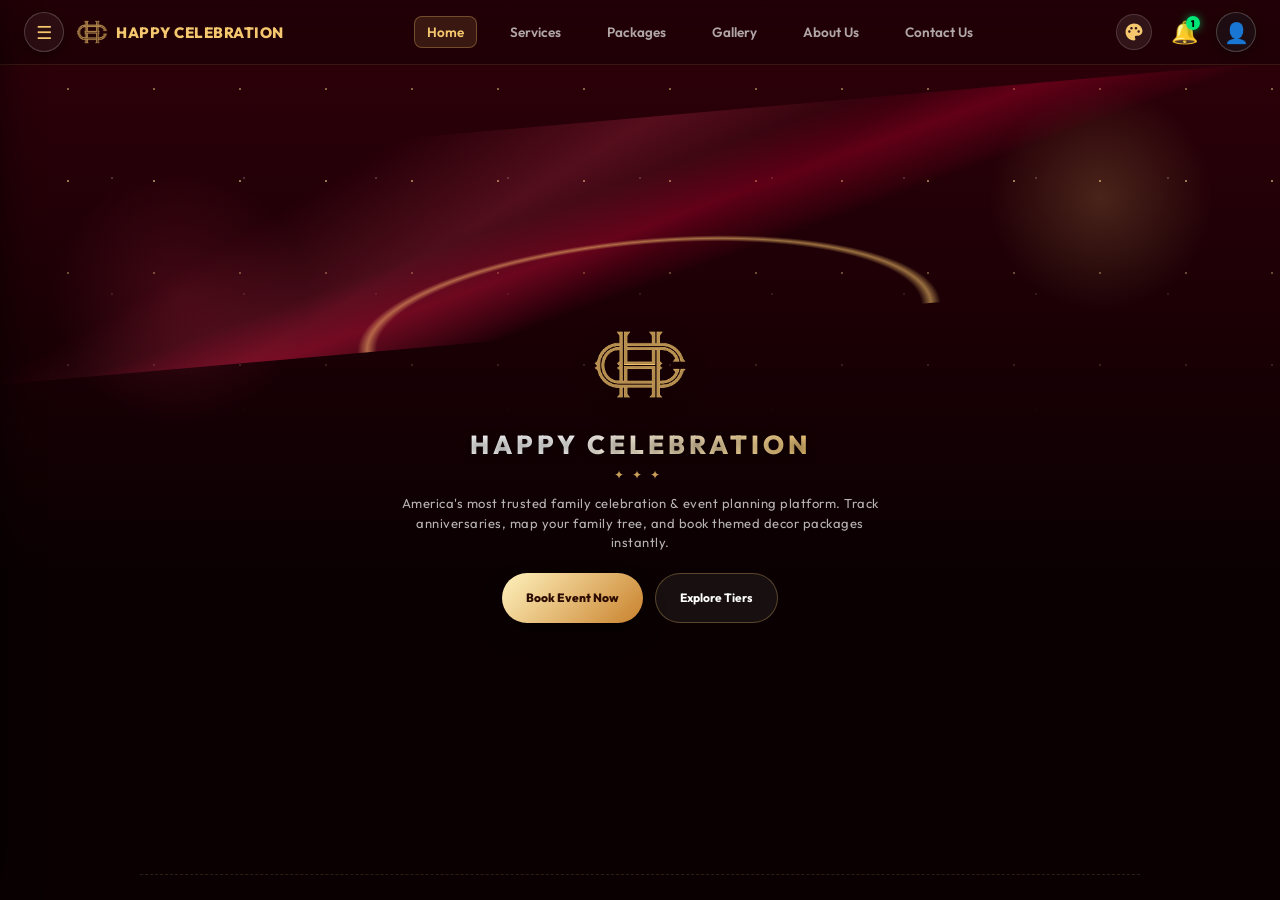
==== commit e4b1859a: "style: modernize UI with premium glassmorphism, responsive grids, and cache bust" ====
--- a/index.html
+++ b/index.html
@@ -7,7 +7,7 @@
     <link rel="preconnect" href="https://fonts.googleapis.com">
     <link rel="preconnect" href="https://fonts.gstatic.com" crossorigin>
     <link href="https://fonts.googleapis.com/css2?family=Outfit:wght@300;400;500;600;700;800&family=Poppins:wght@300;400;500;600;700;800&display=swap" rel="stylesheet">
-    <link rel="stylesheet" href="styles.css?v=110">
+    <link rel="stylesheet" href="styles.css?v=111">
     <style>
       /* Staggered Twinkling Star Animations (Slow 8s cycle) */
       .sparkle-star {
@@ -55,6 +55,10 @@
     </style>
   </head>
   <body>
+    <!-- Ambient Background Glow Blobs -->
+    <div class="ambient-glow-blob blob-1" aria-hidden="true"></div>
+    <div class="ambient-glow-blob blob-2" aria-hidden="true"></div>
+
     <main class="app-shell" aria-label="Happy Celebration application">
       <section class="phone-frame">
         <div class="screen">
@@ -398,56 +402,56 @@
             <!-- Packages Section -->
             <section class="home-section" id="packagesSection">
               <h2 class="section-title">✦ Curated Packages ✦</h2>
-              <div class="packages-workspace" style="display: flex; gap: 16px; justify-content: center; flex-wrap: wrap;">
+              <div class="packages-workspace">
                 <!-- Gold Package -->
-                <div class="package-card" style="background: rgba(130, 4, 33, 0.3); border: 1.5px solid rgba(245, 199, 110, 0.3); border-radius: 16px; padding: 18px; display: flex; flex-direction: column; gap: 12px; box-shadow: 0 6px 16px rgba(0,0,0,0.3); width: 300px;">
-                  <div style="display: flex; justify-content: space-between; align-items: center;">
-                    <h3 style="color: var(--gold-300); margin: 0; font-size: 18px; font-weight: 700; letter-spacing: 0.5px;">🌟 Gold Package</h3>
-                    <span style="color: #fff; font-weight: 800; font-size: 16px;">₹15,000</span>
-                  </div>
-                  <p style="color: rgba(255,255,255,0.8); font-size: 13px; line-height: 1.4; margin: 0;">Perfect for intimate gatherings and elegant family functions.</p>
-                  <ul style="color: rgba(255,255,255,0.7); font-size: 12px; margin: 0; padding-left: 20px; line-height: 1.6;">
+                <div class="package-card gold-pkg">
+                  <div class="package-header">
+                    <h3 class="package-title">🌟 Gold Package</h3>
+                    <span class="package-price">₹15,000</span>
+                  </div>
+                  <p class="package-desc">Perfect for intimate gatherings and elegant family functions.</p>
+                  <ul class="package-features">
                     <li>Standard Theme Balloon & Flower Decor</li>
                     <li>Premium 1kg Custom Cake</li>
                     <li>Catering Spread for up to 30 Guests</li>
                     <li>High-Quality Audio & Playlist Setup</li>
                   </ul>
-                  <button class="primary-action book-pkg-btn" data-package-select="Gold" type="button" style="width: 100%; margin-top: 6px;">Select & Book Gold</button>
+                  <button class="primary-action book-pkg-btn" data-package-select="Gold" type="button">Select & Book Gold</button>
                 </div>
                 
                 <!-- Diamond Package -->
-                <div class="package-card" style="background: rgba(130, 4, 33, 0.3); border: 1.5px solid rgba(245, 199, 110, 0.5); border-radius: 16px; padding: 18px; display: flex; flex-direction: column; gap: 12px; box-shadow: 0 6px 16px rgba(0,0,0,0.3); position: relative; overflow: hidden; width: 300px;">
-                  <div style="position: absolute; top: 12px; right: -30px; background: var(--gold-300); color: #000; font-size: 9px; font-weight: 800; padding: 4px 30px; transform: rotate(45deg); text-transform: uppercase; letter-spacing: 0.5px;">Popular</div>
-                  <div style="display: flex; justify-content: space-between; align-items: center;">
-                    <h3 style="color: var(--gold-300); margin: 0; font-size: 18px; font-weight: 700; letter-spacing: 0.5px;">💎 Diamond Package</h3>
-                    <span style="color: #fff; font-weight: 800; font-size: 16px;">₹35,000</span>
-                  </div>
-                  <p style="color: rgba(255,255,255,0.8); font-size: 13px; line-height: 1.4; margin: 0;">Our most popular tier, delivering a beautiful grand experience.</p>
-                  <ul style="color: rgba(255,255,255,0.7); font-size: 12px; margin: 0; padding-left: 20px; line-height: 1.6;">
+                <div class="package-card diamond-pkg popular">
+                  <div class="package-badge">Popular</div>
+                  <div class="package-header">
+                    <h3 class="package-title">💎 Diamond Package</h3>
+                    <span class="package-price">₹35,000</span>
+                  </div>
+                  <p class="package-desc">Our most popular tier, delivering a beautiful grand experience.</p>
+                  <ul class="package-features">
                     <li>Thematic Backdrop with Fairy Lights & Stage Decor</li>
                     <li>Gourmet 2-Tier Designer Cake (2kg)</li>
                     <li>Premium Buffet Catering for up to 60 Guests</li>
                     <li>Professional Host / MC with Interactive Games</li>
                     <li>DSLR Photography (3 Hours Coverage)</li>
                   </ul>
-                  <button class="primary-action book-pkg-btn" data-package-select="Diamond" type="button" style="width: 100%; margin-top: 6px;">Select & Book Diamond</button>
+                  <button class="primary-action book-pkg-btn" data-package-select="Diamond" type="button">Select & Book Diamond</button>
                 </div>
 
                 <!-- Platinum Package -->
-                <div class="package-card" style="background: rgba(130, 4, 33, 0.3); border: 1.5px solid rgba(245, 199, 110, 0.7); border-radius: 16px; padding: 18px; display: flex; flex-direction: column; gap: 12px; box-shadow: 0 6px 16px rgba(0,0,0,0.3); width: 300px;">
-                  <div style="display: flex; justify-content: space-between; align-items: center;">
-                    <h3 style="color: var(--gold-300); margin: 0; font-size: 18px; font-weight: 700; letter-spacing: 0.5px;">👑 Platinum Package</h3>
-                    <span style="color: #fff; font-weight: 800; font-size: 16px;">₹75,000</span>
-                  </div>
-                  <p style="color: rgba(255,255,255,0.8); font-size: 13px; line-height: 1.4; margin: 0;">A luxury all-inclusive package for truly unforgettable milestones.</p>
-                  <ul style="color: rgba(255,255,255,0.7); font-size: 12px; margin: 0; padding-left: 20px; line-height: 1.6;">
+                <div class="package-card platinum-pkg">
+                  <div class="package-header">
+                    <h3 class="package-title">👑 Platinum Package</h3>
+                    <span class="package-price">₹75,000</span>
+                  </div>
+                  <p class="package-desc">A luxury all-inclusive package for truly unforgettable milestones.</p>
+                  <ul class="package-features">
                     <li>Custom 3D Theme Stage Setup & Grand Floral Entry Arch</li>
                     <li>Premium Multilayer Tier Cake (4kg)</li>
                     <li>Live Food Stations & Gourmet Buffet Catering</li>
                     <li>Professional Sound, DJ System, & LED Screen</li>
                     <li>Complete Photo & Cinematic Video Coverage</li>
                   </ul>
-                  <button class="primary-action book-pkg-btn" data-package-select="Platinum" type="button" style="width: 100%; margin-top: 6px;">Select & Book Platinum</button>
+                  <button class="primary-action book-pkg-btn" data-package-select="Platinum" type="button">Select & Book Platinum</button>
                 </div>
               </div>
             </section>
@@ -1074,66 +1078,60 @@
     </template>
 
     <template id="packagesTemplate">
-      <div class="packages-workspace" style="display: flex; flex-direction: column; gap: 16px; overflow-y: auto; padding: 4px; font-family: 'Outfit', sans-serif;">
-        <p class="packages-intro" style="color: var(--soft); font-size: 13px; line-height: 1.5; margin: 0 4px;">
+      <div class="packages-workspace">
+        <p class="packages-intro">
           Choose from our curated celebration packages. We handle everything from themed décor, gourmet spreads, and custom cakes to music and photo setups.
         </p>
         
         <!-- Gold Package -->
-        <div class="package-card" style="background: rgba(130, 4, 33, 0.3); border: 1.5px solid rgba(245, 199, 110, 0.3); border-radius: 16px; padding: 18px; display: flex; flex-direction: column; gap: 12px; box-shadow: 0 6px 16px rgba(0,0,0,0.3); transition: transform 0.2s ease;">
-          <div style="display: flex; justify-content: space-between; align-items: center;">
-            <h3 style="color: var(--gold-300); margin: 0; font-size: 18px; font-weight: 700; letter-spacing: 0.5px;">🌟 Gold Package</h3>
-            <span style="color: #fff; font-weight: 800; font-size: 16px;">₹15,000</span>
-          </div>
-          <p style="color: rgba(255,255,255,0.8); font-size: 13px; line-height: 1.4; margin: 0;">
-            Perfect for intimate gatherings and elegant family functions.
-          </p>
-          <ul style="color: rgba(255,255,255,0.7); font-size: 12px; margin: 0; padding-left: 20px; line-height: 1.6;">
+        <div class="package-card gold-pkg">
+          <div class="package-header">
+            <h3 class="package-title">🌟 Gold Package</h3>
+            <span class="package-price">₹15,000</span>
+          </div>
+          <p class="package-desc">Perfect for intimate gatherings and elegant family functions.</p>
+          <ul class="package-features">
             <li>Standard Theme Balloon & Flower Decor</li>
             <li>Premium 1kg Custom Cake</li>
             <li>Catering Spread for up to 30 Guests</li>
             <li>High-Quality Audio & Playlist Setup</li>
           </ul>
-          <button class="primary-action book-pkg-btn" data-package="Gold" type="button" style="width: 100%; margin-top: 6px;">Select & Book Gold</button>
+          <button class="primary-action book-pkg-btn" data-package="Gold" type="button">Select & Book Gold</button>
         </div>
 
         <!-- Diamond Package -->
-        <div class="package-card" style="background: rgba(130, 4, 33, 0.3); border: 1.5px solid rgba(245, 199, 110, 0.5); border-radius: 16px; padding: 18px; display: flex; flex-direction: column; gap: 12px; box-shadow: 0 6px 16px rgba(0,0,0,0.3); position: relative; overflow: hidden;">
-          <div style="position: absolute; top: 12px; right: -30px; background: var(--gold-300); color: #000; font-size: 9px; font-weight: 800; padding: 4px 30px; transform: rotate(45deg); text-transform: uppercase; letter-spacing: 0.5px;">Popular</div>
-          <div style="display: flex; justify-content: space-between; align-items: center;">
-            <h3 style="color: var(--gold-300); margin: 0; font-size: 18px; font-weight: 700; letter-spacing: 0.5px;">💎 Diamond Package</h3>
-            <span style="color: #fff; font-weight: 800; font-size: 16px;">₹35,000</span>
-          </div>
-          <p style="color: rgba(255,255,255,0.8); font-size: 13px; line-height: 1.4; margin: 0;">
-            Our most popular tier, delivering a beautiful grand experience.
-          </p>
-          <ul style="color: rgba(255,255,255,0.7); font-size: 12px; margin: 0; padding-left: 20px; line-height: 1.6;">
+        <div class="package-card diamond-pkg popular">
+          <div class="package-badge">Popular</div>
+          <div class="package-header">
+            <h3 class="package-title">💎 Diamond Package</h3>
+            <span class="package-price">₹35,000</span>
+          </div>
+          <p class="package-desc">Our most popular tier, delivering a beautiful grand experience.</p>
+          <ul class="package-features">
             <li>Thematic Backdrop with Fairy Lights & Stage Decor</li>
             <li>Gourmet 2-Tier Designer Cake (2kg)</li>
             <li>Premium Buffet Catering for up to 60 Guests</li>
             <li>Professional Host / MC with Interactive Games</li>
             <li>DSLR Photography (3 Hours Coverage)</li>
           </ul>
-          <button class="primary-action book-pkg-btn" data-package="Diamond" type="button" style="width: 100%; margin-top: 6px;">Select & Book Diamond</button>
+          <button class="primary-action book-pkg-btn" data-package="Diamond" type="button">Select & Book Diamond</button>
         </div>
 
         <!-- Platinum Package -->
-        <div class="package-card" style="background: rgba(130, 4, 33, 0.3); border: 1.5px solid rgba(245, 199, 110, 0.7); border-radius: 16px; padding: 18px; display: flex; flex-direction: column; gap: 12px; box-shadow: 0 6px 16px rgba(0,0,0,0.3);">
-          <div style="display: flex; justify-content: space-between; align-items: center;">
-            <h3 style="color: var(--gold-300); margin: 0; font-size: 18px; font-weight: 700; letter-spacing: 0.5px;">👑 Platinum Package</h3>
-            <span style="color: #fff; font-weight: 800; font-size: 16px;">₹75,000</span>
-          </div>
-          <p style="color: rgba(255,255,255,0.8); font-size: 13px; line-height: 1.4; margin: 0;">
-            A luxury all-inclusive package for truly unforgettable milestones.
-          </p>
-          <ul style="color: rgba(255,255,255,0.7); font-size: 12px; margin: 0; padding-left: 20px; line-height: 1.6;">
+        <div class="package-card platinum-pkg">
+          <div class="package-header">
+            <h3 class="package-title">👑 Platinum Package</h3>
+            <span class="package-price">₹75,000</span>
+          </div>
+          <p class="package-desc">A luxury all-inclusive package for truly unforgettable milestones.</p>
+          <ul class="package-features">
             <li>Custom 3D Theme Stage Setup & Grand Floral Entry Arch</li>
             <li>Premium Multilayer Tier Cake (4kg)</li>
             <li>Live Food Stations & Gourmet Buffet Catering</li>
             <li>Professional Sound, DJ System, & LED Screen</li>
             <li>Complete Photo & Cinematic Video Coverage</li>
           </ul>
-          <button class="primary-action book-pkg-btn" data-package="Platinum" type="button" style="width: 100%; margin-top: 6px;">Select & Book Platinum</button>
+          <button class="primary-action book-pkg-btn" data-package="Platinum" type="button">Select & Book Platinum</button>
         </div>
       </div>
     </template>
@@ -1152,6 +1150,6 @@
       </div>
     </template>
 
-    <script src="script.js?v=110"></script>
+    <script src="script.js?v=111"></script>
   </body>
 </html>
--- a/styles.css
+++ b/styles.css
@@ -1,97 +1,123 @@
 :root {
   /* Wine Red (default) */
-  --screen-bg: #150006;
+  --screen-bg: #0d0104;
   --screen-radial-1: rgba(245, 199, 110, 0.18);
   --screen-radial-2: rgba(233, 45, 86, 0.18);
-  --screen-linear: linear-gradient(180deg, rgba(77, 0, 18, 0.92), rgba(25, 0, 7, 0.98) 64%);
+  --screen-linear: linear-gradient(180deg, rgba(50, 0, 10, 0.95), rgba(10, 0, 2, 0.99) 64%);
   
-  --diagonal-glow-1: rgba(244, 63, 101, 0.33);
-  --diagonal-glow-2: rgba(168, 0, 42, 0.72);
-  --diagonal-glow-3: rgba(98, 0, 25, 0.26);
+  --diagonal-glow-1: rgba(244, 63, 101, 0.25);
+  --diagonal-glow-2: rgba(168, 0, 42, 0.5);
+  --diagonal-glow-3: rgba(98, 0, 25, 0.15);
   
-  --card-border: rgba(229, 39, 78, 0.84);
-  --card-bg-gradient: linear-gradient(145deg, rgba(130, 4, 33, 0.54), rgba(59, 0, 15, 0.78));
-  --card-bg-solid: rgba(75, 0, 19, 0.56);
-  --card-shadow-inner: rgba(255, 78, 117, 0.04);
+  --card-border: rgba(229, 39, 78, 0.35);
+  --card-bg-gradient: linear-gradient(145deg, rgba(77, 0, 18, 0.3), rgba(25, 0, 7, 0.6));
+  --card-bg-solid: rgba(40, 0, 9, 0.4);
+  --card-shadow-inner: rgba(255, 78, 117, 0.02);
   
-  --dropdown-bg: rgba(30, 4, 12, 0.95);
-  --dropdown-border: rgba(255, 255, 255, 0.15);
-
-  --wine-950: #150006;
-  --wine-900: #25000a;
-  --wine-800: #430014;
-  --wine-700: #68051f;
+  --dropdown-bg: rgba(20, 2, 8, 0.96);
+  --dropdown-border: rgba(255, 255, 255, 0.08);
+
+  --wine-950: #0d0104;
+  --wine-900: #1a0005;
+  --wine-800: #30000c;
+  --wine-700: #500015;
   --rose-line: #b21f3f;
   --gold-100: #fff2bd;
   --gold-300: #f5c76e;
   --gold-500: #c9822d;
   --ink: #ffffff;
-  --soft: rgba(255, 255, 255, 0.78);
-  --shadow: rgba(0, 0, 0, 0.48);
+  --soft: rgba(255, 255, 255, 0.7);
+  --shadow: rgba(0, 0, 0, 0.6);
+
+  /* Modern Glassmorphic and Layout Variables */
+  --glass-bg: rgba(255, 255, 255, 0.03);
+  --glass-border: rgba(255, 255, 255, 0.07);
+  --glass-blur: 16px;
+  --card-radius: 16px;
+  --glow-color: rgba(233, 45, 86, 0.4);
+  --accent-glow: 0 0 20px var(--glow-color);
+  --transition-speed: 0.3s;
+  --ease-custom: cubic-bezier(0.4, 0, 0.2, 1);
 }
 
 body.theme-emerald {
-  --screen-bg: #03120a;
+  --screen-bg: #010a05;
   --screen-radial-1: rgba(245, 199, 110, 0.15);
   --screen-radial-2: rgba(10, 154, 79, 0.15);
-  --screen-linear: linear-gradient(180deg, rgba(8, 60, 33, 0.92), rgba(2, 20, 11, 0.98) 64%);
-  --diagonal-glow-1: rgba(14, 172, 98, 0.33);
-  --diagonal-glow-2: rgba(10, 154, 79, 0.72);
-  --diagonal-glow-3: rgba(8, 60, 33, 0.26);
-  --card-border: rgba(10, 154, 79, 0.84);
-  --card-bg-gradient: linear-gradient(145deg, rgba(8, 60, 33, 0.54), rgba(4, 20, 11, 0.78));
-  --card-bg-solid: rgba(4, 30, 16, 0.56);
-  --card-shadow-inner: rgba(10, 154, 79, 0.04);
-  --dropdown-bg: rgba(6, 30, 16, 0.95);
-  --dropdown-border: rgba(255, 255, 255, 0.15);
+  --screen-linear: linear-gradient(180deg, rgba(5, 40, 22, 0.95), rgba(1, 10, 5, 0.99) 64%);
+  --diagonal-glow-1: rgba(14, 172, 98, 0.25);
+  --diagonal-glow-2: rgba(10, 154, 79, 0.5);
+  --diagonal-glow-3: rgba(5, 40, 22, 0.15);
+  --card-border: rgba(10, 154, 79, 0.35);
+  --card-bg-gradient: linear-gradient(145deg, rgba(5, 40, 22, 0.3), rgba(1, 10, 5, 0.6));
+  --card-bg-solid: rgba(2, 25, 13, 0.4);
+  --card-shadow-inner: rgba(10, 154, 79, 0.02);
+  --dropdown-bg: rgba(1, 15, 8, 0.96);
+  --dropdown-border: rgba(255, 255, 255, 0.08);
+
+  --glass-bg: rgba(255, 255, 255, 0.03);
+  --glass-border: rgba(255, 255, 255, 0.07);
+  --glow-color: rgba(10, 154, 79, 0.4);
 }
 
 body.theme-sapphire {
-  --screen-bg: #020c1b;
+  --screen-bg: #010610;
   --screen-radial-1: rgba(245, 199, 110, 0.15);
   --screen-radial-2: rgba(29, 114, 185, 0.15);
-  --screen-linear: linear-gradient(180deg, rgba(8, 41, 85, 0.92), rgba(2, 12, 28, 0.98) 64%);
-  --diagonal-glow-1: rgba(29, 134, 229, 0.33);
-  --diagonal-glow-2: rgba(29, 114, 185, 0.72);
-  --diagonal-glow-3: rgba(8, 41, 85, 0.26);
-  --card-border: rgba(29, 114, 185, 0.84);
-  --card-bg-gradient: linear-gradient(145deg, rgba(8, 41, 85, 0.54), rgba(2, 12, 28, 0.78));
-  --card-bg-solid: rgba(4, 20, 51, 0.56);
-  --card-shadow-inner: rgba(29, 114, 185, 0.04);
-  --dropdown-bg: rgba(4, 20, 51, 0.95);
-  --dropdown-border: rgba(255, 255, 255, 0.15);
+  --screen-linear: linear-gradient(180deg, rgba(4, 25, 55, 0.95), rgba(1, 6, 16, 0.99) 64%);
+  --diagonal-glow-1: rgba(29, 134, 229, 0.25);
+  --diagonal-glow-2: rgba(29, 114, 185, 0.5);
+  --diagonal-glow-3: rgba(4, 25, 55, 0.15);
+  --card-border: rgba(29, 114, 185, 0.35);
+  --card-bg-gradient: linear-gradient(145deg, rgba(4, 25, 55, 0.3), rgba(1, 6, 16, 0.6));
+  --card-bg-solid: rgba(2, 15, 35, 0.4);
+  --card-shadow-inner: rgba(29, 114, 185, 0.02);
+  --dropdown-bg: rgba(1, 10, 25, 0.96);
+  --dropdown-border: rgba(255, 255, 255, 0.08);
+
+  --glass-bg: rgba(255, 255, 255, 0.03);
+  --glass-border: rgba(255, 255, 255, 0.07);
+  --glow-color: rgba(29, 114, 185, 0.4);
 }
 
 body.theme-violet {
-  --screen-bg: #0c0216;
+  --screen-bg: #05010a;
   --screen-radial-1: rgba(245, 199, 110, 0.15);
   --screen-radial-2: rgba(139, 22, 180, 0.15);
-  --screen-linear: linear-gradient(180deg, rgba(42, 8, 69, 0.92), rgba(10, 2, 18, 0.98) 64%);
-  --diagonal-glow-1: rgba(172, 14, 229, 0.33);
-  --diagonal-glow-2: rgba(139, 22, 180, 0.72);
-  --diagonal-glow-3: rgba(42, 8, 69, 0.26);
-  --card-border: rgba(139, 22, 180, 0.84);
-  --card-bg-gradient: linear-gradient(145deg, rgba(42, 8, 69, 0.54), rgba(10, 2, 18, 0.78));
-  --card-bg-solid: rgba(24, 6, 40, 0.56);
-  --card-shadow-inner: rgba(139, 22, 180, 0.04);
-  --dropdown-bg: rgba(24, 6, 40, 0.95);
-  --dropdown-border: rgba(255, 255, 255, 0.15);
+  --screen-linear: linear-gradient(180deg, rgba(25, 5, 45, 0.95), rgba(5, 1, 10, 0.99) 64%);
+  --diagonal-glow-1: rgba(172, 14, 229, 0.25);
+  --diagonal-glow-2: rgba(139, 22, 180, 0.5);
+  --diagonal-glow-3: rgba(25, 5, 45, 0.15);
+  --card-border: rgba(139, 22, 180, 0.35);
+  --card-bg-gradient: linear-gradient(145deg, rgba(25, 5, 45, 0.3), rgba(5, 1, 10, 0.6));
+  --card-bg-solid: rgba(15, 3, 25, 0.4);
+  --card-shadow-inner: rgba(139, 22, 180, 0.02);
+  --dropdown-bg: rgba(8, 2, 15, 0.96);
+  --dropdown-border: rgba(255, 255, 255, 0.08);
+
+  --glass-bg: rgba(255, 255, 255, 0.03);
+  --glass-border: rgba(255, 255, 255, 0.07);
+  --glow-color: rgba(139, 22, 180, 0.4);
 }
 
 body.theme-luxury {
-  --screen-bg: #09090b;
+  --screen-bg: #050507;
   --screen-radial-1: rgba(255, 255, 255, 0.05);
-  --screen-radial-2: rgba(201, 130, 45, 0.15);
-  --screen-linear: linear-gradient(180deg, rgba(28, 28, 31, 0.92), rgba(10, 10, 11, 0.98) 64%);
-  --diagonal-glow-1: rgba(245, 199, 110, 0.2);
-  --diagonal-glow-2: rgba(201, 130, 45, 0.5);
-  --diagonal-glow-3: rgba(28, 28, 31, 0.26);
-  --card-border: rgba(201, 130, 45, 0.84);
-  --card-bg-gradient: linear-gradient(145deg, rgba(28, 28, 31, 0.54), rgba(10, 10, 11, 0.78));
-  --card-bg-solid: rgba(18, 18, 20, 0.56);
-  --card-shadow-inner: rgba(201, 130, 45, 0.04);
-  --dropdown-bg: rgba(18, 18, 20, 0.95);
-  --dropdown-border: rgba(255, 255, 255, 0.15);
+  --screen-radial-2: rgba(201, 130, 45, 0.12);
+  --screen-linear: linear-gradient(180deg, rgba(18, 18, 20, 0.95), rgba(5, 5, 6, 0.99) 64%);
+  --diagonal-glow-1: rgba(245, 199, 110, 0.15);
+  --diagonal-glow-2: rgba(201, 130, 45, 0.35);
+  --diagonal-glow-3: rgba(18, 18, 20, 0.15);
+  --card-border: rgba(201, 130, 45, 0.35);
+  --card-bg-gradient: linear-gradient(145deg, rgba(18, 18, 20, 0.3), rgba(5, 5, 6, 0.6));
+  --card-bg-solid: rgba(12, 12, 14, 0.4);
+  --card-shadow-inner: rgba(201, 130, 45, 0.02);
+  --dropdown-bg: rgba(8, 8, 10, 0.96);
+  --dropdown-border: rgba(255, 255, 255, 0.08);
+
+  --glass-bg: rgba(255, 255, 255, 0.03);
+  --glass-border: rgba(255, 255, 255, 0.07);
+  --glow-color: rgba(245, 199, 110, 0.3);
 }
 
 * {
@@ -5708,3 +5734,354 @@
     max-height: none !important;
   }
 }
+
+/* ==========================================================================
+   MODERN PREMIUM DESIGN SYSTEM OVERRIDES (UNIVERSAL)
+   ========================================================================== */
+
+/* 1. Ambient Background Glowing Blobs */
+.ambient-glow-blob {
+  position: fixed;
+  width: 500px;
+  height: 500px;
+  border-radius: 50%;
+  filter: blur(140px);
+  opacity: 0.12;
+  z-index: -1;
+  pointer-events: none;
+  animation: blobFloat 25s ease-in-out infinite alternate;
+}
+
+.blob-1 {
+  background: var(--screen-radial-2);
+  top: -10%;
+  left: -10%;
+  animation-delay: 0s;
+}
+
+.blob-2 {
+  background: var(--screen-radial-1);
+  bottom: -10%;
+  right: -10%;
+  animation-delay: 5s;
+}
+
+@keyframes blobFloat {
+  0% {
+    transform: translate(0, 0) scale(1) rotate(0deg);
+  }
+  50% {
+    transform: translate(80px, 50px) scale(1.15) rotate(180deg);
+  }
+  100% {
+    transform: translate(-40px, -80px) scale(0.9) rotate(360deg);
+  }
+}
+
+/* 2. Glassmorphism Overrides */
+.service-card,
+.upcoming-event-card,
+.story-card,
+.lux-form,
+.sync-card,
+.notifications-dropdown,
+.theme-dropdown {
+  background: var(--glass-bg) !important;
+  backdrop-filter: blur(var(--glass-blur)) !important;
+  -webkit-backdrop-filter: blur(var(--glass-blur)) !important;
+  border: 1px solid var(--glass-border) !important;
+  border-radius: var(--card-radius) !important;
+  box-shadow: 0 12px 40px rgba(0, 0, 0, 0.35), inset 0 1px 0 rgba(255, 255, 255, 0.05) !important;
+  transition: all var(--transition-speed) var(--ease-custom) !important;
+}
+
+.service-card:hover,
+.upcoming-event-card:hover {
+  transform: translateY(-5px) scale(1.01) !important;
+  border-color: rgba(245, 199, 110, 0.3) !important;
+  box-shadow: 0 20px 40px rgba(0, 0, 0, 0.45), var(--accent-glow) !important;
+}
+
+/* 3. Package Cards Revamp */
+.package-card {
+  position: relative;
+  background: var(--glass-bg) !important;
+  backdrop-filter: blur(var(--glass-blur)) !important;
+  -webkit-backdrop-filter: blur(var(--glass-blur)) !important;
+  border: 1px solid var(--glass-border) !important;
+  border-radius: var(--card-radius) !important;
+  padding: 24px !important;
+  display: flex;
+  flex-direction: column;
+  gap: 16px;
+  box-shadow: 0 12px 40px rgba(0, 0, 0, 0.35), inset 0 1px 0 rgba(255, 255, 255, 0.05) !important;
+  transition: all var(--transition-speed) var(--ease-custom) !important;
+  overflow: hidden;
+  box-sizing: border-box;
+}
+
+.package-card:hover {
+  transform: translateY(-8px) !important;
+  border-color: rgba(245, 199, 110, 0.45) !important;
+  box-shadow: 0 24px 50px rgba(0, 0, 0, 0.5), var(--accent-glow) !important;
+}
+
+.package-header {
+  display: flex;
+  justify-content: space-between;
+  align-items: center;
+  border-bottom: 1px solid rgba(255, 255, 255, 0.08);
+  padding-bottom: 12px;
+}
+
+.package-title {
+  color: var(--gold-300) !important;
+  margin: 0 !important;
+  font-size: 20px !important;
+  font-weight: 700 !important;
+  letter-spacing: 0.5px !important;
+}
+
+.package-price {
+  color: #fff !important;
+  font-weight: 800 !important;
+  font-size: 18px !important;
+  text-shadow: 0 0 12px rgba(255, 255, 255, 0.2);
+}
+
+.package-desc {
+  color: rgba(255, 255, 255, 0.75) !important;
+  font-size: 13.5px !important;
+  line-height: 1.5 !important;
+  margin: 0 !important;
+}
+
+.package-features {
+  color: rgba(255, 255, 255, 0.65) !important;
+  font-size: 13px !important;
+  margin: 0 !important;
+  padding-left: 20px !important;
+  line-height: 1.7 !important;
+  list-style: none !important;
+}
+
+.package-features li {
+  position: relative;
+  margin-bottom: 8px;
+}
+
+.package-features li::before {
+  content: "✦";
+  position: absolute;
+  left: -16px;
+  color: var(--gold-300);
+}
+
+.package-card.popular .package-badge {
+  position: absolute;
+  top: 14px;
+  right: -32px;
+  background: linear-gradient(135deg, var(--gold-300), var(--gold-500));
+  color: #000;
+  font-size: 9px;
+  font-weight: 800;
+  padding: 4px 32px;
+  transform: rotate(45deg);
+  text-transform: uppercase;
+  letter-spacing: 1px;
+  box-shadow: 0 2px 8px rgba(0, 0, 0, 0.3);
+}
+
+/* 4. Elegant Header and Sticky Navigation */
+.dashboard-header {
+  position: sticky !important;
+  top: 0;
+  z-index: 100;
+  background: rgba(13, 1, 4, 0.4) !important;
+  backdrop-filter: blur(20px) !important;
+  -webkit-backdrop-filter: blur(20px) !important;
+  border-bottom: 1px solid rgba(245, 199, 110, 0.12) !important;
+  padding: 12px 24px !important;
+}
+
+body.theme-emerald .dashboard-header { background: rgba(1, 10, 5, 0.4) !important; }
+body.theme-sapphire .dashboard-header { background: rgba(1, 6, 16, 0.4) !important; }
+body.theme-violet .dashboard-header { background: rgba(5, 1, 10, 0.4) !important; }
+body.theme-luxury .dashboard-header { background: rgba(5, 5, 7, 0.4) !important; }
+
+/* 5. Family Tree Infinite Canvas Styling */
+.tree-canvas-wrapper {
+  background: 
+    radial-gradient(circle, rgba(255, 255, 255, 0.05) 1px, transparent 1px),
+    rgba(0, 0, 0, 0.25) !important;
+  background-size: 20px 20px !important;
+  border: 1px solid var(--glass-border) !important;
+  border-radius: var(--card-radius) !important;
+  box-shadow: inset 0 0 30px rgba(0, 0, 0, 0.8) !important;
+}
+
+.tree-zoom-controls {
+  background: rgba(255, 255, 255, 0.04) !important;
+  backdrop-filter: blur(12px) !important;
+  -webkit-backdrop-filter: blur(12px) !important;
+  border: 1px solid var(--glass-border) !important;
+  border-radius: 999px !important;
+  padding: 6px 12px !important;
+  box-shadow: 0 8px 32px rgba(0, 0, 0, 0.3) !important;
+  display: flex !important;
+  align-items: center;
+  gap: 8px;
+}
+
+.tree-zoom-controls .zoom-btn {
+  background: rgba(255, 255, 255, 0.05) !important;
+  border: 1px solid rgba(255, 255, 255, 0.1) !important;
+  color: #fff !important;
+  border-radius: 50% !important;
+  width: 28px !important;
+  height: 28px !important;
+  display: flex !important;
+  align-items: center;
+  justify-content: center;
+  cursor: pointer;
+  transition: all 0.2s ease;
+}
+
+.tree-zoom-controls .zoom-btn:hover {
+  background: var(--gold-300) !important;
+  color: #000 !important;
+  border-color: var(--gold-300) !important;
+}
+
+/* Family Tree Node styling */
+.tree-canvas .node-circle {
+  border: 2px solid var(--gold-300) !important;
+  box-shadow: 0 0 15px var(--glow-color), inset 0 0 10px rgba(0, 0, 0, 0.8) !important;
+  transition: all 0.3s ease !important;
+}
+
+.tree-canvas .node-circle:hover {
+  transform: scale(1.15) !important;
+  box-shadow: 0 0 25px var(--glow-color), 0 0 0 4px rgba(245, 199, 110, 0.25) !important;
+}
+
+/* 6. Form elements and receipt quote view */
+.lux-form input,
+.lux-form select,
+.lux-form textarea {
+  background: rgba(0, 0, 0, 0.35) !important;
+  border: 1px solid var(--glass-border) !important;
+  border-radius: 8px !important;
+  color: #fff !important;
+  transition: all 0.25s ease !important;
+  padding: 10px 14px !important;
+}
+
+.lux-form input:focus,
+.lux-form select:focus,
+.lux-form textarea:focus {
+  outline: none !important;
+  border-color: var(--gold-300) !important;
+  box-shadow: 0 0 10px rgba(245, 199, 110, 0.25) !important;
+  background: rgba(0, 0, 0, 0.5) !important;
+}
+
+/* Digital Receipt styled Quote Card */
+#liveQuoteCard {
+  background: rgba(0, 0, 0, 0.4) !important;
+  border: 1px dashed rgba(245, 199, 110, 0.3) !important;
+  border-radius: var(--card-radius) !important;
+  padding: 20px !important;
+  position: relative;
+  overflow: hidden;
+  box-shadow: 0 8px 24px rgba(0, 0, 0, 0.3) !important;
+}
+
+#liveQuoteCard .quote-header {
+  font-family: var(--font-display);
+  font-weight: 700;
+  color: var(--gold-300);
+  letter-spacing: 0.5px;
+  font-size: 14px;
+  display: block;
+  text-align: center;
+  margin-bottom: 14px;
+  text-transform: uppercase;
+}
+
+#liveQuoteCard .quote-row {
+  display: flex;
+  justify-content: space-between;
+  font-size: 13.5px;
+  color: rgba(255, 255, 255, 0.7);
+  margin-bottom: 8px;
+}
+
+#liveQuoteCard .quote-divider {
+  border-top: 1.5px dashed rgba(255, 255, 255, 0.1);
+  margin: 12px 0;
+}
+
+#liveQuoteCard .quote-row.total {
+  font-size: 16px;
+  font-weight: 700;
+  color: #fff;
+}
+
+#liveQuoteCard .quote-row.total .quote-val {
+  color: var(--gold-300);
+  font-size: 18px;
+  text-shadow: 0 0 10px rgba(245, 199, 110, 0.3);
+}
+
+/* ==========================================================================
+   MODERN PREMIUM DESIGN SYSTEM OVERRIDES (WIDESCREEN/DESKTOP)
+   ========================================================================== */
+@media (min-width: 769px) {
+  /* Let home page grids sit in dynamic multi-column grids */
+  .packages-workspace {
+    display: grid !important;
+    grid-template-columns: repeat(3, 1fr) !important;
+    gap: 24px !important;
+    max-width: 1000px;
+    width: 100%;
+    margin: 0 auto !important;
+  }
+
+  .packages-workspace .package-card {
+    max-width: 100% !important;
+  }
+
+  .services-grid {
+    display: grid !important;
+    grid-template-columns: repeat(2, 1fr) !important;
+    gap: 24px !important;
+  }
+
+  /* Booking form and receipt split side-by-side */
+  .book-now-view form {
+    display: grid !important;
+    grid-template-columns: 1.2fr 0.8fr !important;
+    gap: 24px !important;
+  }
+
+  .book-now-view form label {
+    grid-column: span 1 !important;
+  }
+
+  .book-now-view form #liveQuoteCard {
+    grid-column: 2 / span 1 !important;
+    grid-row: 1 / span 5 !important;
+    height: fit-content;
+    align-self: start;
+    margin-top: 24px;
+  }
+
+  .book-now-view form button[type="submit"] {
+    grid-column: 1 / span 1 !important;
+  }
+  
+  .book-now-view form .form-note {
+    grid-column: 1 / span 1 !important;
+  }
+}
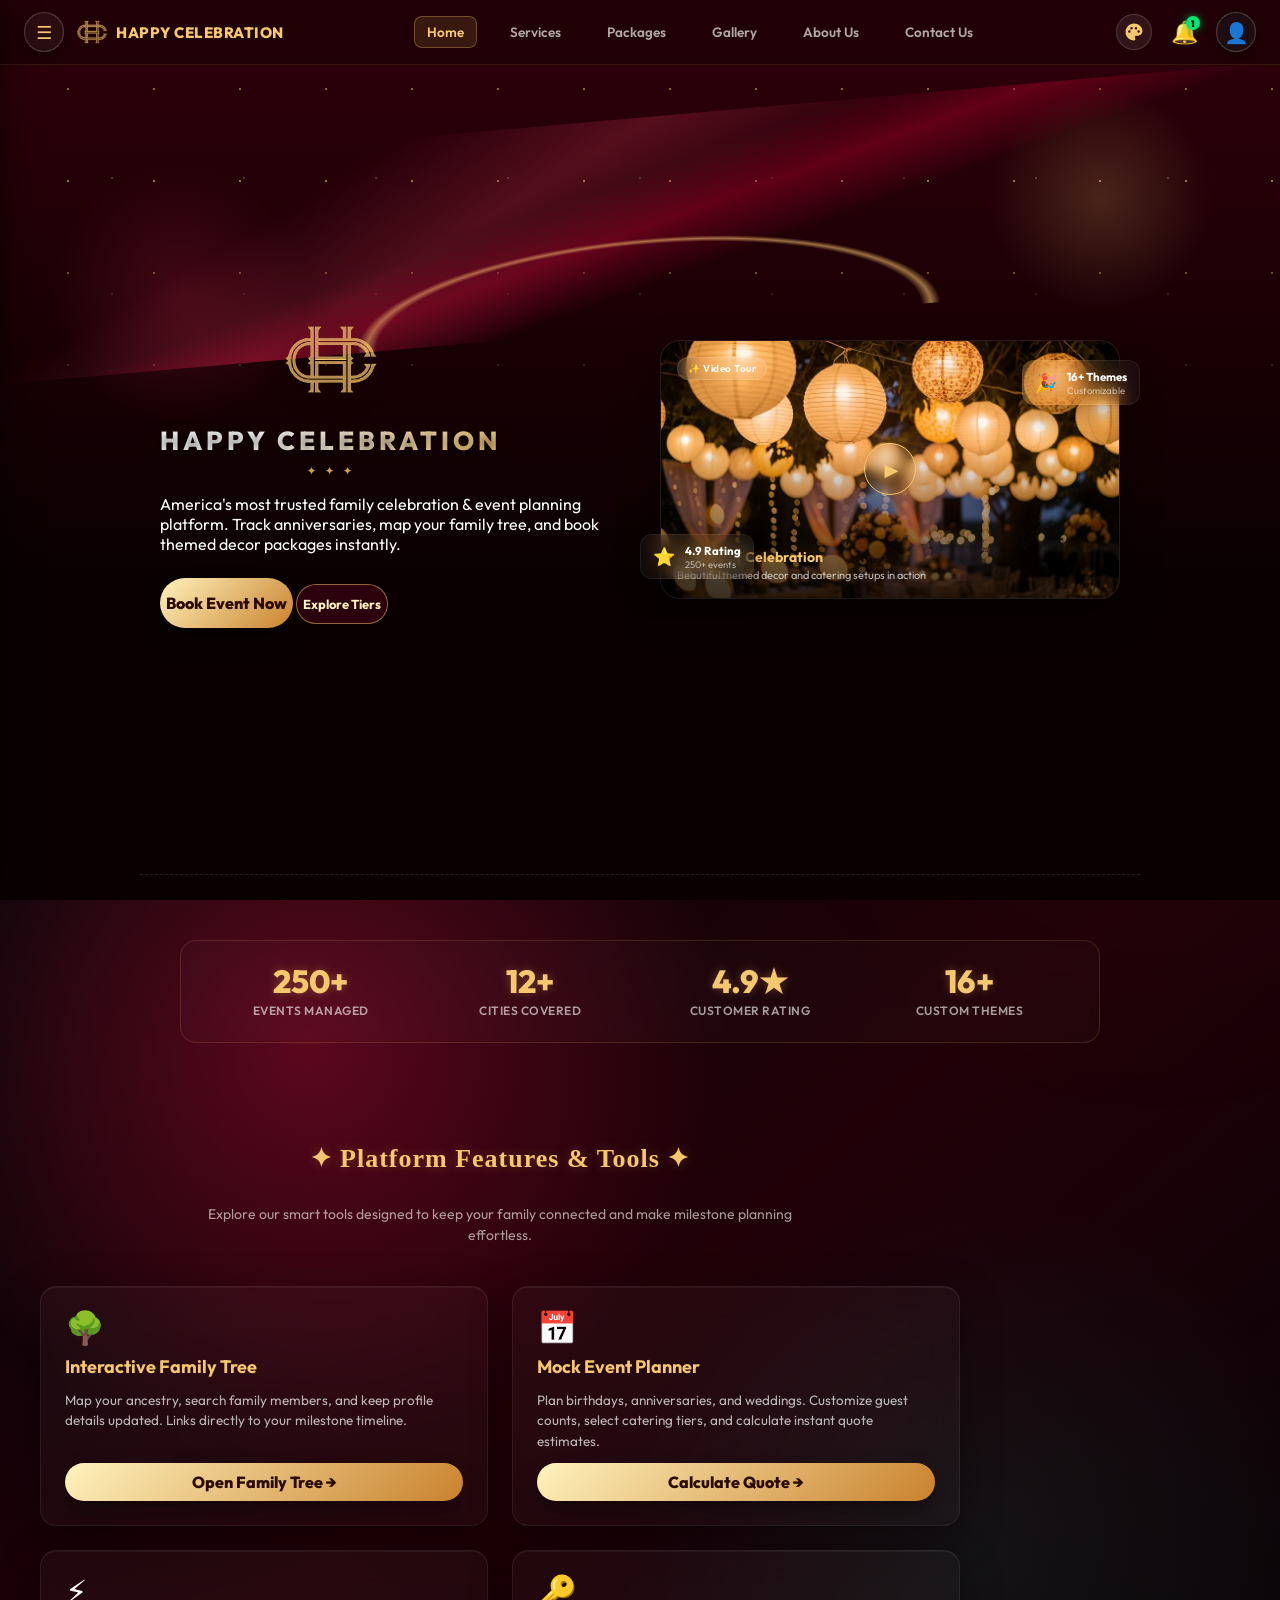
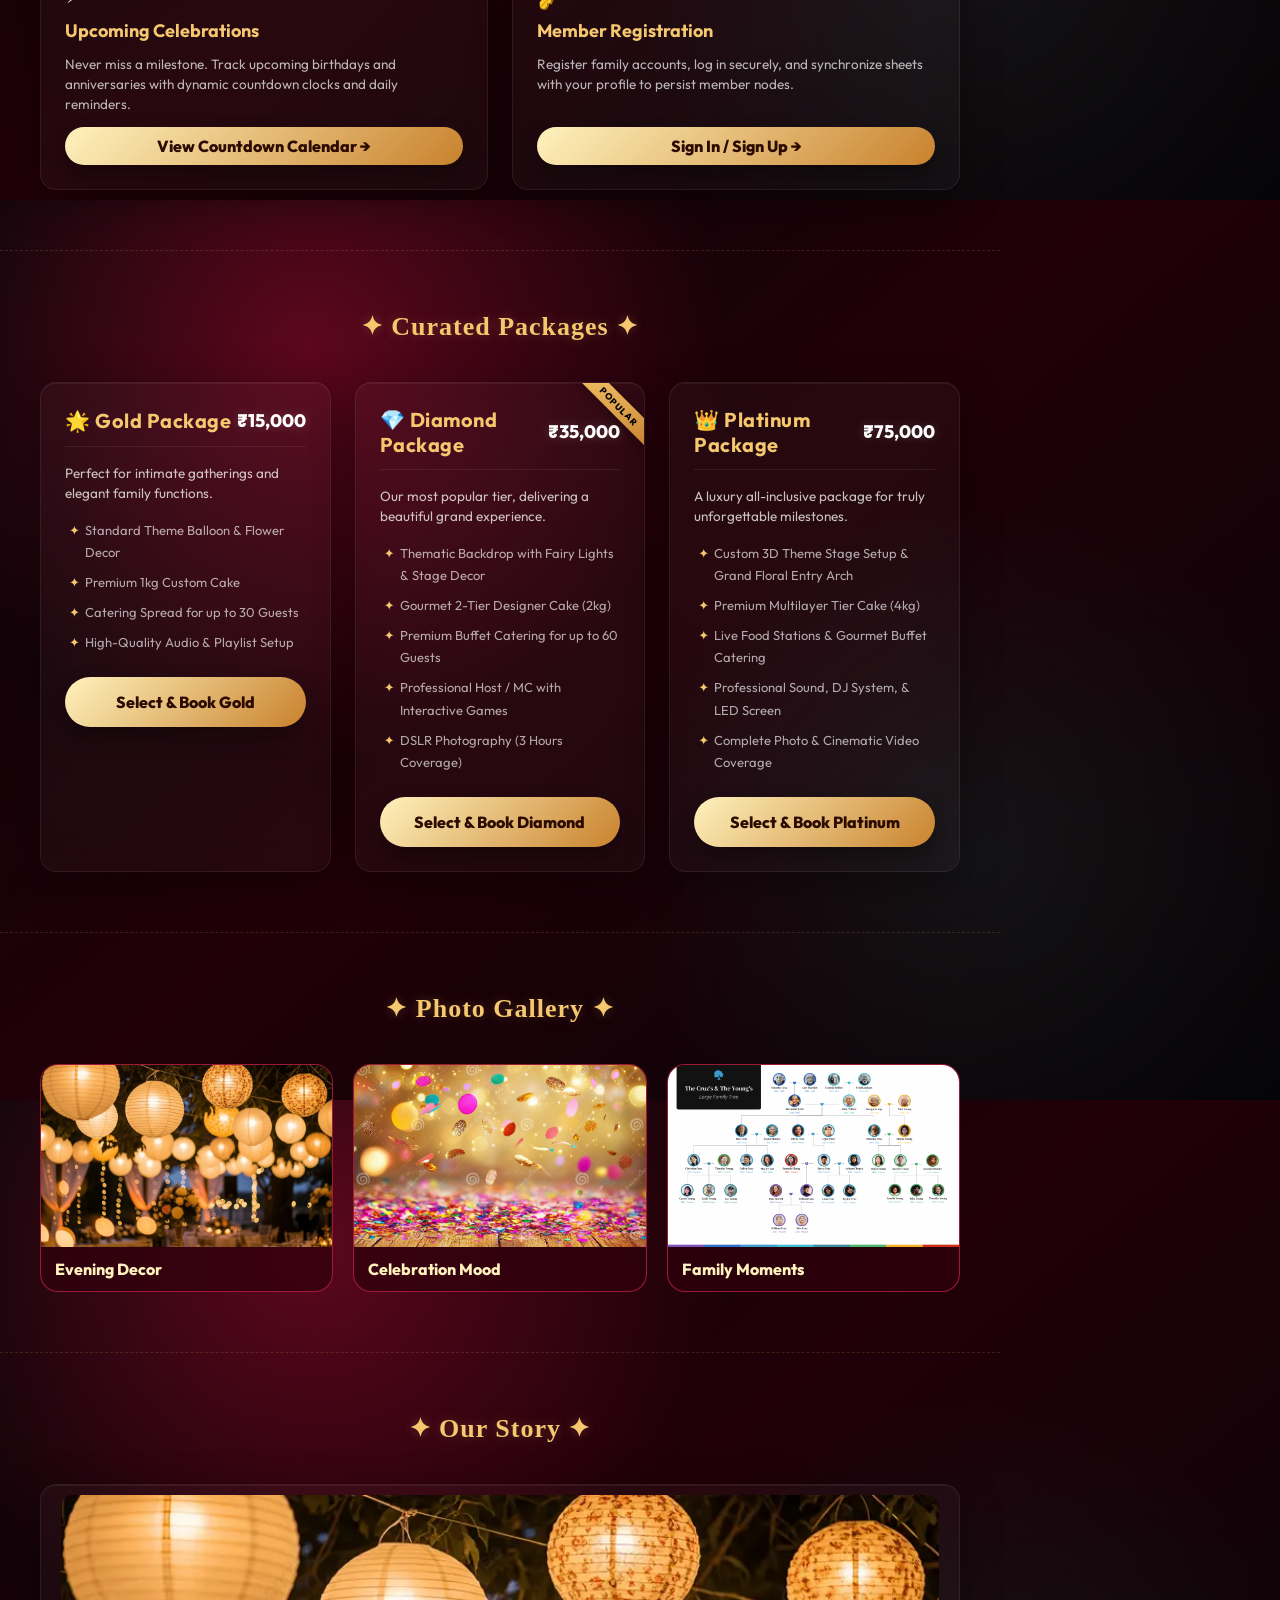
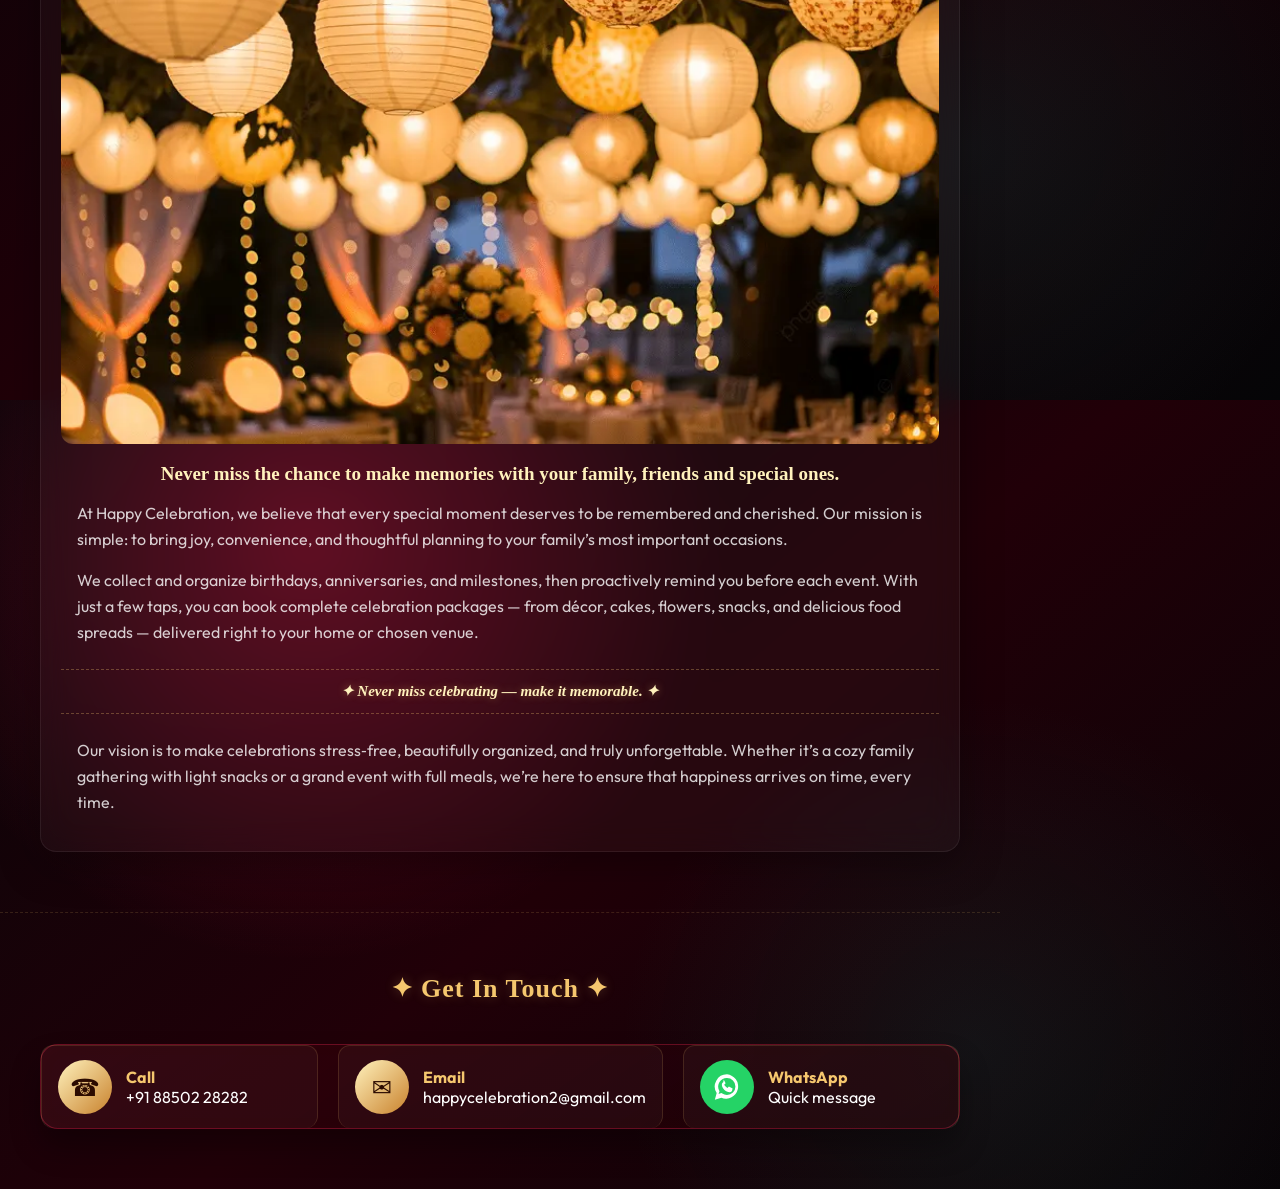
==== commit ea790bb0: "style: add split hero media showcase with looping video and interactive lightbox modal, bump cache t" ====
--- a/index.html
+++ b/index.html
@@ -7,7 +7,7 @@
     <link rel="preconnect" href="https://fonts.googleapis.com">
     <link rel="preconnect" href="https://fonts.gstatic.com" crossorigin>
     <link href="https://fonts.googleapis.com/css2?family=Outfit:wght@300;400;500;600;700;800&family=Poppins:wght@300;400;500;600;700;800&display=swap" rel="stylesheet">
-    <link rel="stylesheet" href="styles.css?v=111">
+    <link rel="stylesheet" href="styles.css?v=112">
     <style>
       /* Staggered Twinkling Star Animations (Slow 8s cycle) */
       .sparkle-star {
@@ -267,23 +267,72 @@
           <section class="home-view active" id="homeView" aria-label="Main menu">
             <!-- Hero Wrapper Section -->
             <div class="hero-section" id="heroSection">
-              <!-- Center Monogram Logo Hero -->
-              <div class="logo-hero-container">
-                <img class="main-monogram-logo" src="assets/hc-logo-mark.png" alt="Happy Celebration">
-                <h1 class="logo-hero-title">HAPPY CELEBRATION</h1>
-                <div class="logo-hero-sparkle">
-                  <span class="sparkle-star">✦</span>
-                  <span class="sparkle-star">✦</span>
-                  <span class="sparkle-star">✦</span>
-                </div>
-                <p class="hero-subtitle" style="color: rgba(255, 255, 255, 0.7); font-size: 13px; font-family: 'Outfit', sans-serif; letter-spacing: 0.5px; max-width: 480px; margin: 12px auto 0; line-height: 1.5; text-align: center;">
-                  America's most trusted family celebration & event planning platform. Track anniversaries, map your family tree, and book themed decor packages instantly.
-                </p>
-                <div class="hero-cta-btns" style="display: flex; gap: 12px; justify-content: center; margin-top: 20px;">
-                  <button class="primary-action" id="heroBookBtn" type="button" style="padding: 10px 24px; font-size: 12px;">Book Event Now</button>
-                  <button class="secondary-action" id="heroExploreBtn" type="button" style="padding: 10px 24px; font-size: 12px; background: rgba(255,255,255,0.06); border: 1.5px solid rgba(245,199,110,0.3); color: #fff; display: flex; align-items: center; justify-content: center; min-height: 38px;">Explore Tiers</button>
-                </div>
-              </div>
+              <div class="hero-split-container">
+                <!-- Left: Text & CTA Content -->
+                <div class="hero-text-content">
+                  <div class="logo-hero-container">
+                    <img class="main-monogram-logo" src="assets/hc-logo-mark.png" alt="Happy Celebration">
+                    <h1 class="logo-hero-title">HAPPY CELEBRATION</h1>
+                    <div class="logo-hero-sparkle">
+                      <span class="sparkle-star">✦</span>
+                      <span class="sparkle-star">✦</span>
+                      <span class="sparkle-star">✦</span>
+                    </div>
+                  </div>
+                  <p class="hero-subtitle">
+                    America's most trusted family celebration & event planning platform. Track anniversaries, map your family tree, and book themed decor packages instantly.
+                  </p>
+                  <div class="hero-cta-btns">
+                    <button class="primary-action" id="heroBookBtn" type="button">Book Event Now</button>
+                    <button class="secondary-action" id="heroExploreBtn" type="button">Explore Tiers</button>
+                  </div>
+                </div>
+                
+                <!-- Right: Visual Media Showcase (Looping celebration view & Play trigger) -->
+                <div class="hero-media-showcase">
+                  <div class="media-card-wrapper">
+                    <!-- Ambient back-glow -->
+                    <div class="media-glow-overlay"></div>
+                    
+                    <!-- Loop celebration video -->
+                    <video class="hero-loop-video" autoplay loop muted playsinline poster="assets/event-lights.webp">
+                      <source src="https://assets.mixkit.co/videos/preview/mixkit-confetti-falling-on-a-black-background-31745-large.mp4" type="video/mp4">
+                      <!-- Fallback image -->
+                      <img src="assets/event-lights.webp" alt="Celebration event lights">
+                    </video>
+                    
+                    <!-- Frosted glass details overlay -->
+                    <div class="media-overlay-details">
+                      <span class="media-badge">✨ Video Tour</span>
+                      <button class="media-play-btn" id="heroPlayVideoBtn" aria-label="Play Event Video" type="button">
+                        <span class="play-icon">▶</span>
+                      </button>
+                      <div class="media-caption">
+                        <h4>A Taste of Celebration</h4>
+                        <p>Beautiful themed decor and catering setups in action</p>
+                      </div>
+                    </div>
+                  </div>
+                  
+                  <!-- Floating widgets for micro-interactions -->
+                  <div class="floating-badge-widget rating-widget">
+                    <span class="widget-icon">⭐</span>
+                    <div class="widget-text">
+                      <strong>4.9 Rating</strong>
+                      <span>250+ events</span>
+                    </div>
+                  </div>
+                  
+                  <div class="floating-badge-widget active-widget">
+                    <span class="widget-icon">🎉</span>
+                    <div class="widget-text">
+                      <strong>16+ Themes</strong>
+                      <span>Customizable</span>
+                    </div>
+                  </div>
+                </div>
+              </div>
+            </div>
               
               <!-- Cultfit Style Grid (Quick Actions) -->
               <div class="cultfit-grid">
@@ -1150,6 +1199,17 @@
       </div>
     </template>
 
-    <script src="script.js?v=111"></script>
+    <!-- Video Lightbox Modal -->
+    <div class="video-lightbox" id="videoLightbox" style="display: none;">
+      <div class="lightbox-overlay" id="lightboxOverlay"></div>
+      <div class="lightbox-content">
+        <button class="lightbox-close-btn" id="lightboxCloseBtn" aria-label="Close video player" type="button">&times;</button>
+        <div class="video-aspect-ratio">
+          <iframe id="lightboxIframe" src="" frameborder="0" allow="autoplay; encrypted-media" allowfullscreen></iframe>
+        </div>
+      </div>
+    </div>
+
+    <script src="script.js?v=112"></script>
   </body>
 </html>
--- a/styles.css
+++ b/styles.css
@@ -6085,3 +6085,327 @@
     grid-column: 1 / span 1 !important;
   }
 }
+
+/* ==========================================================================
+   HERO MEDIA SHOWCASE & VIDEO LIGHTBOX
+   ========================================================================== */
+
+/* Split layout containers */
+.hero-split-container {
+  display: flex;
+  flex-direction: column;
+  gap: 32px;
+  width: 100%;
+  max-width: 1000px;
+  box-sizing: border-box;
+}
+
+.hero-text-content {
+  display: flex;
+  flex-direction: column;
+  align-items: center;
+  text-align: center;
+}
+
+.hero-media-showcase {
+  position: relative;
+  width: 100%;
+  max-width: 480px;
+  margin: 0 auto;
+}
+
+/* Glassmorphic Media Card Wrapper */
+.media-card-wrapper {
+  position: relative;
+  width: 100%;
+  aspect-ratio: 16 / 9;
+  border-radius: 20px;
+  overflow: hidden;
+  border: 1px solid var(--glass-border);
+  background: var(--glass-bg);
+  box-shadow: 0 16px 40px rgba(0, 0, 0, 0.4), inset 0 1px 0 rgba(255, 255, 255, 0.05);
+  transition: transform 0.4s var(--ease-custom), border-color 0.3s ease;
+}
+
+.media-card-wrapper:hover {
+  transform: translateY(-4px) scale(1.01);
+  border-color: rgba(245, 199, 110, 0.35);
+}
+
+.media-glow-overlay {
+  position: absolute;
+  inset: -20px;
+  background: radial-gradient(circle, var(--glow-color) 0%, transparent 65%);
+  opacity: 0.15;
+  filter: blur(10px);
+  pointer-events: none;
+}
+
+.hero-loop-video {
+  width: 100%;
+  height: 100%;
+  object-fit: cover;
+  display: block;
+}
+
+/* Frosted glass details overlay */
+.media-overlay-details {
+  position: absolute;
+  inset: 0;
+  display: flex;
+  flex-direction: column;
+  justify-content: space-between;
+  padding: 16px;
+  background: linear-gradient(0deg, rgba(0, 0, 0, 0.75) 0%, transparent 60%);
+  box-sizing: border-box;
+  z-index: 2;
+}
+
+.media-badge {
+  align-self: flex-start;
+  background: rgba(255, 255, 255, 0.08);
+  backdrop-filter: blur(8px);
+  -webkit-backdrop-filter: blur(8px);
+  border: 1px solid rgba(255, 255, 255, 0.12);
+  color: #fff;
+  font-size: 10px;
+  font-weight: 600;
+  padding: 4px 10px;
+  border-radius: 99px;
+  letter-spacing: 0.5px;
+}
+
+.media-play-btn {
+  align-self: center;
+  width: 52px;
+  height: 52px;
+  border-radius: 50%;
+  border: 1.5px solid var(--gold-300);
+  background: rgba(245, 199, 110, 0.15);
+  backdrop-filter: blur(6px);
+  -webkit-backdrop-filter: blur(6px);
+  color: var(--gold-300);
+  font-size: 18px;
+  display: flex;
+  align-items: center;
+  justify-content: center;
+  cursor: pointer;
+  box-shadow: 0 0 20px rgba(245, 199, 110, 0.25);
+  transition: all 0.3s var(--ease-custom);
+  margin-top: 10px;
+}
+
+.media-play-btn:hover {
+  transform: scale(1.1);
+  background: var(--gold-300);
+  color: #000;
+  box-shadow: 0 0 30px rgba(245, 199, 110, 0.6);
+}
+
+.media-play-btn .play-icon {
+  margin-left: 3px; /* visual center adjustment */
+}
+
+.media-caption {
+  color: #fff;
+  text-align: left;
+}
+
+.media-caption h4 {
+  margin: 0 0 2px 0;
+  font-family: var(--font-display);
+  font-size: 14px;
+  font-weight: 700;
+  color: var(--gold-300);
+}
+
+.media-caption p {
+  margin: 0;
+  font-size: 11px;
+  color: rgba(255, 255, 255, 0.7);
+}
+
+/* Floating Widgets styling */
+.floating-badge-widget {
+  position: absolute;
+  background: rgba(255, 255, 255, 0.04);
+  backdrop-filter: blur(10px);
+  -webkit-backdrop-filter: blur(10px);
+  border: 1px solid var(--glass-border);
+  box-shadow: 0 10px 30px rgba(0, 0, 0, 0.3);
+  padding: 8px 12px;
+  border-radius: 12px;
+  display: flex;
+  align-items: center;
+  gap: 10px;
+  z-index: 3;
+  transition: all 0.3s ease;
+}
+
+.floating-badge-widget:hover {
+  transform: translateY(-2px);
+  border-color: rgba(245, 199, 110, 0.3);
+  background: rgba(255, 255, 255, 0.06);
+}
+
+.widget-icon {
+  font-size: 18px;
+}
+
+.widget-text {
+  display: flex;
+  flex-direction: column;
+  text-align: left;
+}
+
+.widget-text strong {
+  font-size: 11.5px;
+  color: #fff;
+  font-weight: 700;
+}
+
+.widget-text span {
+  font-size: 9.5px;
+  color: rgba(255, 255, 255, 0.6);
+}
+
+/* Placements */
+.rating-widget {
+  left: -20px;
+  bottom: 20px;
+}
+
+.active-widget {
+  right: -20px;
+  top: 20px;
+}
+
+/* Video Lightbox Modal */
+.video-lightbox {
+  position: fixed;
+  inset: 0;
+  z-index: 1000;
+  display: flex;
+  align-items: center;
+  justify-content: center;
+  padding: 24px;
+}
+
+.lightbox-overlay {
+  position: absolute;
+  inset: 0;
+  background: rgba(0, 0, 0, 0.85);
+  backdrop-filter: blur(15px);
+  -webkit-backdrop-filter: blur(15px);
+}
+
+.lightbox-content {
+  position: relative;
+  width: 100%;
+  max-width: 800px;
+  background: #000;
+  border-radius: 16px;
+  overflow: hidden;
+  box-shadow: 0 25px 50px rgba(0, 0, 0, 0.6);
+  border: 1px solid rgba(255, 255, 255, 0.1);
+  z-index: 1002;
+}
+
+.video-aspect-ratio {
+  position: relative;
+  width: 100%;
+  padding-bottom: 56.25%; /* 16:9 Aspect Ratio */
+  height: 0;
+}
+
+.video-aspect-ratio iframe {
+  position: absolute;
+  top: 0;
+  left: 0;
+  width: 100%;
+  height: 100%;
+  border: none;
+}
+
+.lightbox-close-btn {
+  position: absolute;
+  top: 12px;
+  right: 16px;
+  background: rgba(0, 0, 0, 0.6);
+  border: 1px solid rgba(255, 255, 255, 0.2);
+  color: #fff;
+  font-size: 24px;
+  width: 36px;
+  height: 36px;
+  border-radius: 50%;
+  display: flex;
+  align-items: center;
+  justify-content: center;
+  cursor: pointer;
+  z-index: 1005;
+  transition: all 0.2s ease;
+}
+
+.lightbox-close-btn:hover {
+  background: #ff4a5a;
+  border-color: #ff4a5a;
+}
+
+/* WIDESCREEN RESPONSIVE */
+@media (min-width: 769px) {
+  .hero-split-container {
+    flex-direction: row !important;
+    align-items: center;
+    gap: 40px !important;
+  }
+
+  .hero-text-content {
+    flex: 1 !important;
+    align-items: flex-start !important;
+    text-align: left !important;
+  }
+
+  .hero-text-content .logo-hero-container {
+    text-align: left !important;
+  }
+  
+  .hero-text-content .main-monogram-logo {
+    margin-left: 0 !important;
+  }
+
+  .hero-text-content .logo-hero-sparkle {
+    justify-content: flex-start !important;
+    margin-left: 4px;
+  }
+
+  .hero-text-content .hero-subtitle {
+    margin: 16px 0 0 0 !important;
+    text-align: left !important;
+  }
+
+  .hero-text-content .hero-cta-btns {
+    justify-content: flex-start !important;
+    margin-top: 24px !important;
+  }
+
+  .hero-media-showcase {
+    flex: 1 !important;
+    max-width: 480px !important;
+    margin: 0 !important;
+  }
+}
+
+@media (max-width: 480px) {
+  .floating-badge-widget {
+    padding: 6px 10px !important;
+    border-radius: 8px !important;
+  }
+  .rating-widget {
+    left: 4px !important;
+    bottom: 8px !important;
+  }
+  .active-widget {
+    right: 4px !important;
+    top: 8px !important;
+  }
+}
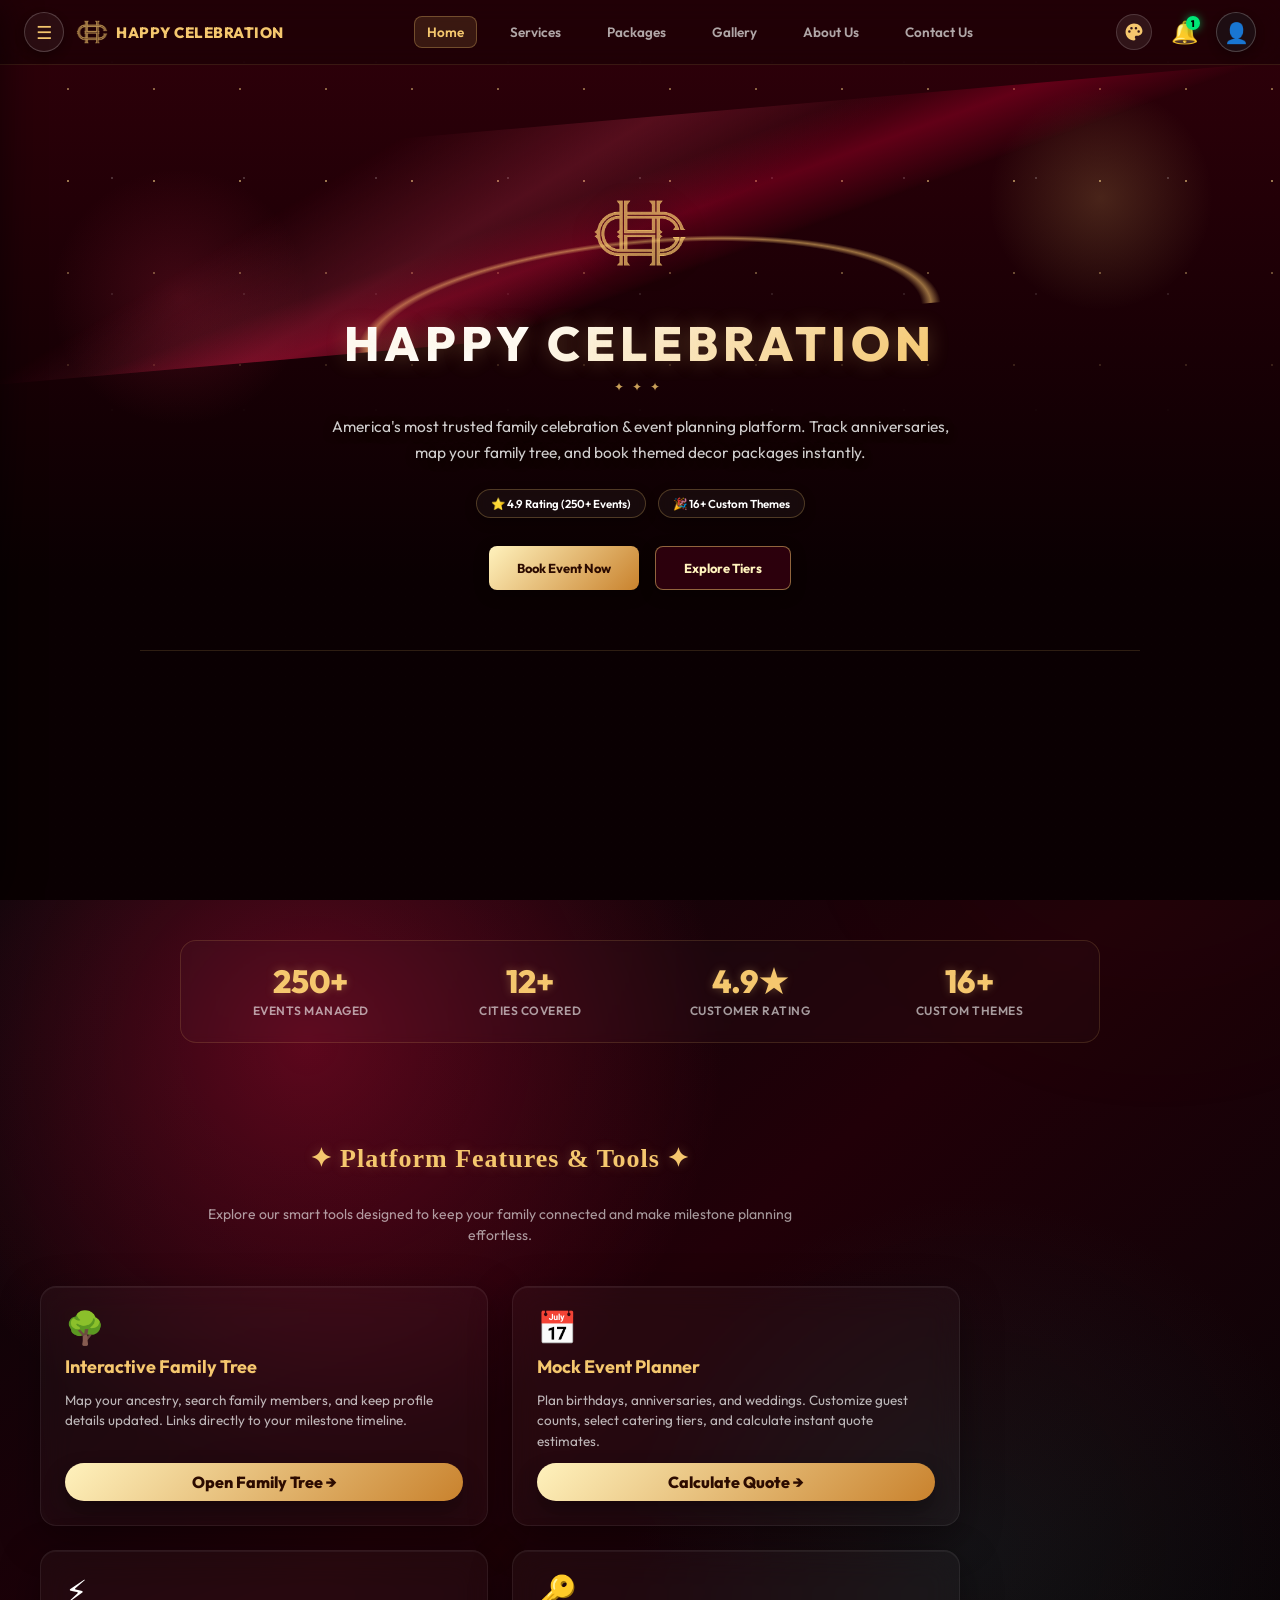
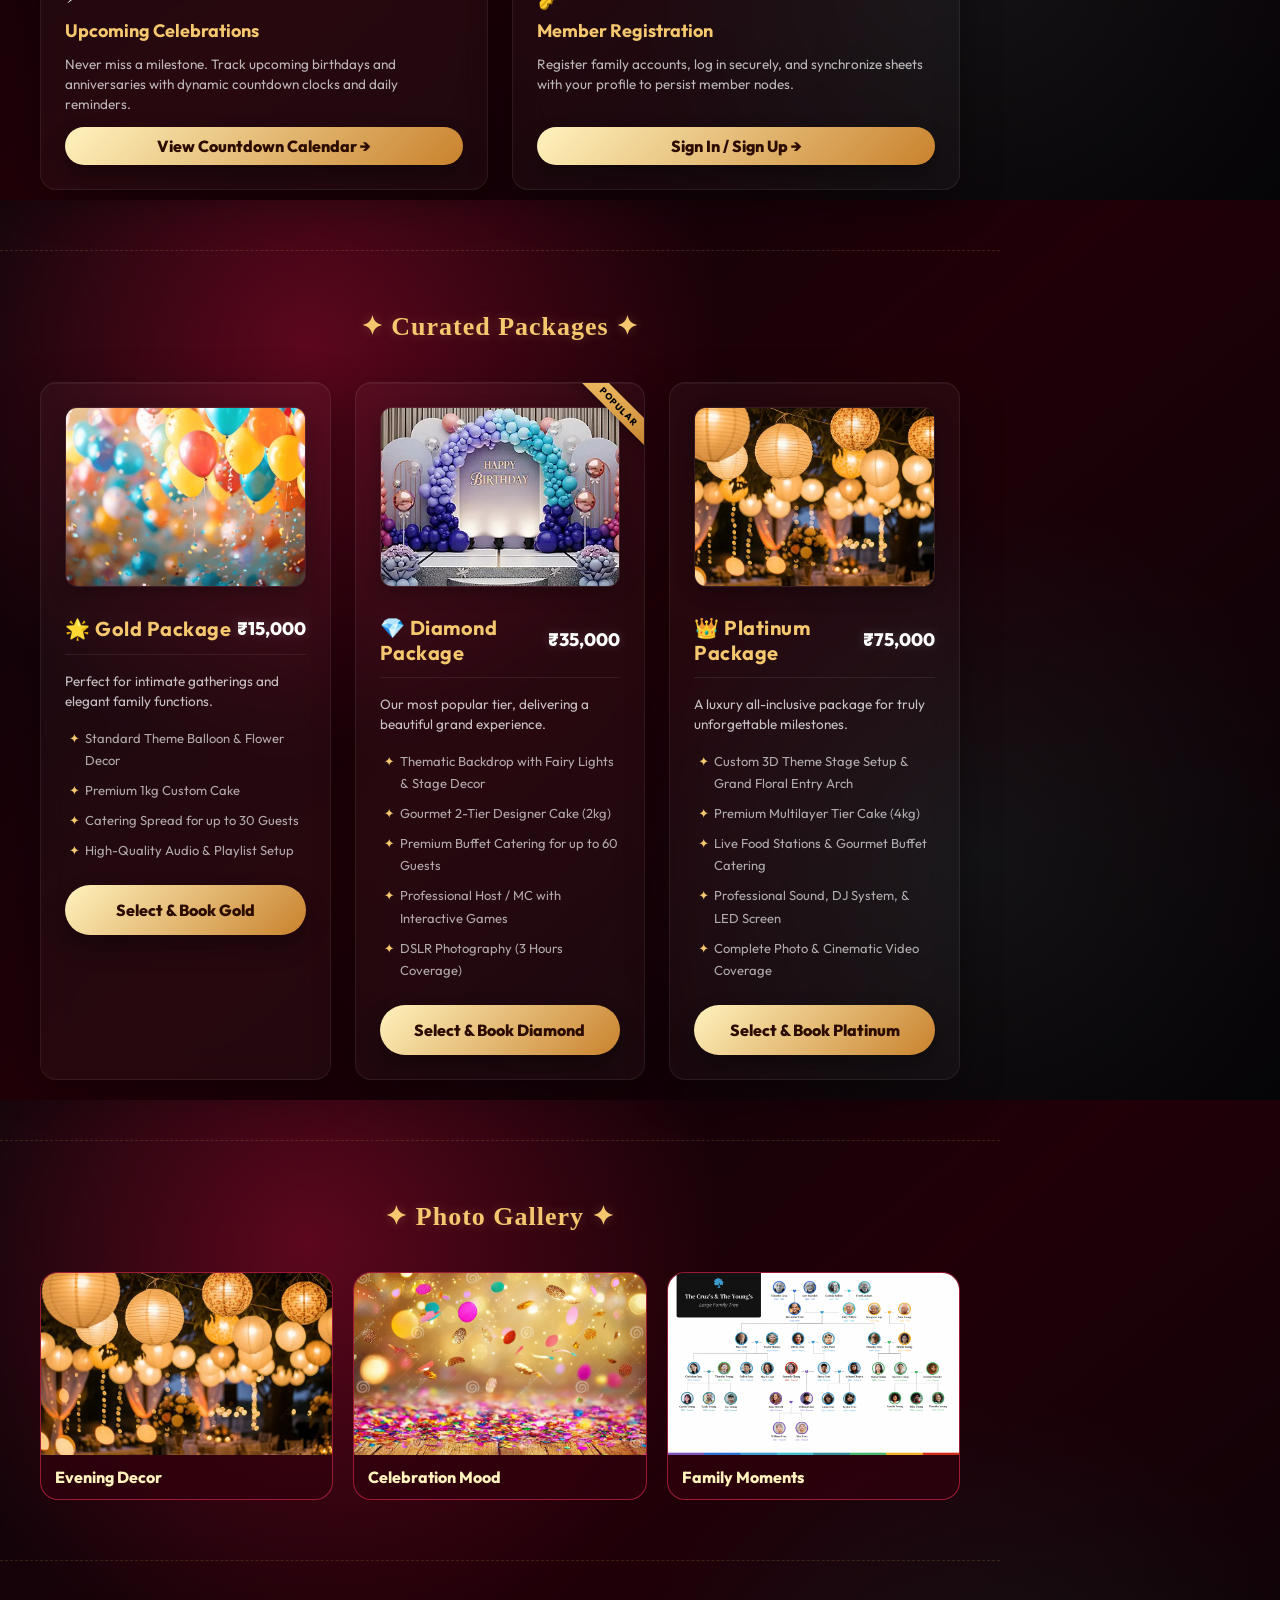
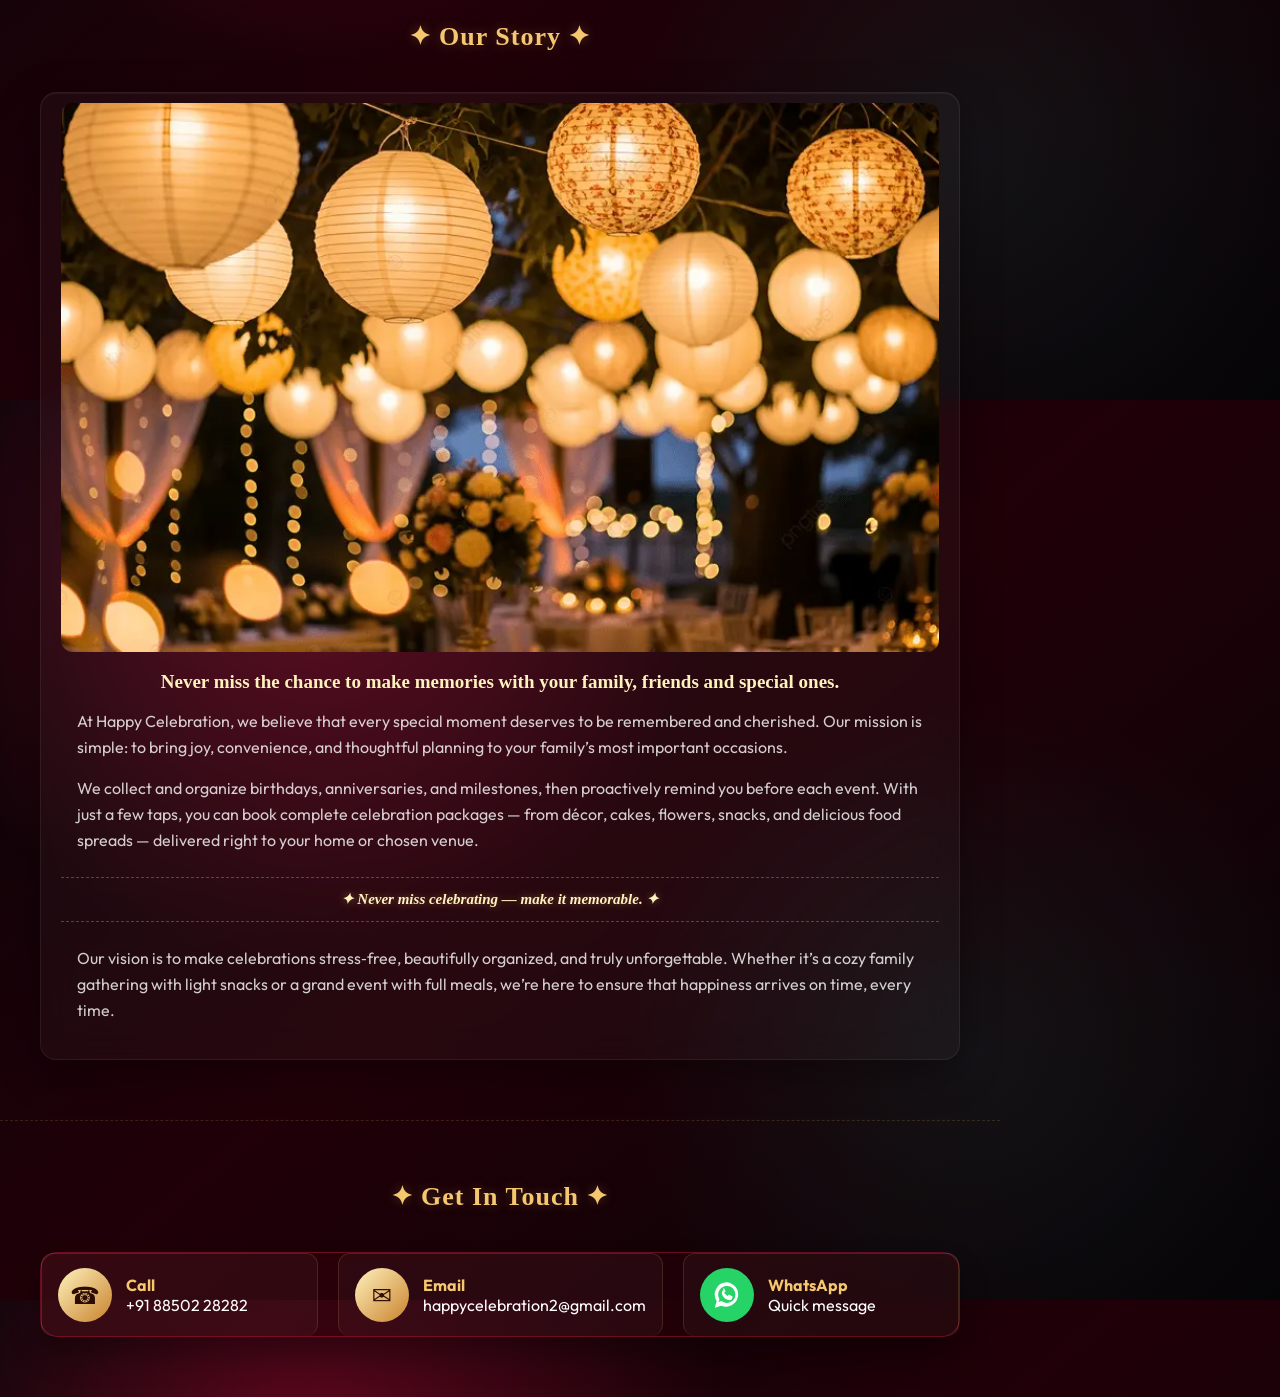
==== commit 5a4cd7ae: "style: revert hero layout to centered clean logo presentation and add independent package showcase i" ====
--- a/index.html
+++ b/index.html
@@ -7,7 +7,7 @@
     <link rel="preconnect" href="https://fonts.googleapis.com">
     <link rel="preconnect" href="https://fonts.gstatic.com" crossorigin>
     <link href="https://fonts.googleapis.com/css2?family=Outfit:wght@300;400;500;600;700;800&family=Poppins:wght@300;400;500;600;700;800&display=swap" rel="stylesheet">
-    <link rel="stylesheet" href="styles.css?v=112">
+    <link rel="stylesheet" href="styles.css?v=114">
     <style>
       /* Staggered Twinkling Star Animations (Slow 8s cycle) */
       .sparkle-star {
@@ -267,69 +267,30 @@
           <section class="home-view active" id="homeView" aria-label="Main menu">
             <!-- Hero Wrapper Section -->
             <div class="hero-section" id="heroSection">
-              <div class="hero-split-container">
-                <!-- Left: Text & CTA Content -->
-                <div class="hero-text-content">
-                  <div class="logo-hero-container">
-                    <img class="main-monogram-logo" src="assets/hc-logo-mark.png" alt="Happy Celebration">
-                    <h1 class="logo-hero-title">HAPPY CELEBRATION</h1>
-                    <div class="logo-hero-sparkle">
-                      <span class="sparkle-star">✦</span>
-                      <span class="sparkle-star">✦</span>
-                      <span class="sparkle-star">✦</span>
-                    </div>
-                  </div>
-                  <p class="hero-subtitle">
-                    America's most trusted family celebration & event planning platform. Track anniversaries, map your family tree, and book themed decor packages instantly.
-                  </p>
-                  <div class="hero-cta-btns">
-                    <button class="primary-action" id="heroBookBtn" type="button">Book Event Now</button>
-                    <button class="secondary-action" id="heroExploreBtn" type="button">Explore Tiers</button>
-                  </div>
-                </div>
+              <!-- Center Text Content aligned over a beautiful glowing background -->
+              <div class="logo-hero-container">
+                <img class="main-monogram-logo" src="assets/hc-logo-mark.png" alt="Happy Celebration">
+                <h1 class="logo-hero-title">HAPPY CELEBRATION</h1>
                 
-                <!-- Right: Visual Media Showcase (Looping celebration view & Play trigger) -->
-                <div class="hero-media-showcase">
-                  <div class="media-card-wrapper">
-                    <!-- Ambient back-glow -->
-                    <div class="media-glow-overlay"></div>
-                    
-                    <!-- Loop celebration video -->
-                    <video class="hero-loop-video" autoplay loop muted playsinline poster="assets/event-lights.webp">
-                      <source src="https://assets.mixkit.co/videos/preview/mixkit-confetti-falling-on-a-black-background-31745-large.mp4" type="video/mp4">
-                      <!-- Fallback image -->
-                      <img src="assets/event-lights.webp" alt="Celebration event lights">
-                    </video>
-                    
-                    <!-- Frosted glass details overlay -->
-                    <div class="media-overlay-details">
-                      <span class="media-badge">✨ Video Tour</span>
-                      <button class="media-play-btn" id="heroPlayVideoBtn" aria-label="Play Event Video" type="button">
-                        <span class="play-icon">▶</span>
-                      </button>
-                      <div class="media-caption">
-                        <h4>A Taste of Celebration</h4>
-                        <p>Beautiful themed decor and catering setups in action</p>
-                      </div>
-                    </div>
-                  </div>
-                  
-                  <!-- Floating widgets for micro-interactions -->
-                  <div class="floating-badge-widget rating-widget">
-                    <span class="widget-icon">⭐</span>
-                    <div class="widget-text">
-                      <strong>4.9 Rating</strong>
-                      <span>250+ events</span>
-                    </div>
-                  </div>
-                  
-                  <div class="floating-badge-widget active-widget">
-                    <span class="widget-icon">🎉</span>
-                    <div class="widget-text">
-                      <strong>16+ Themes</strong>
-                      <span>Customizable</span>
-                    </div>
-                  </div>
+                <div class="logo-hero-sparkle">
+                  <span class="sparkle-star">✦</span>
+                  <span class="sparkle-star">✦</span>
+                  <span class="sparkle-star">✦</span>
+                </div>
+                
+                <p class="hero-subtitle">
+                  America's most trusted family celebration & event planning platform. Track anniversaries, map your family tree, and book themed decor packages instantly.
+                </p>
+                
+                <!-- Micro-interactive rating badges -->
+                <div class="hero-stats-row">
+                  <span class="hero-stat-badge">⭐ 4.9 Rating (250+ Events)</span>
+                  <span class="hero-stat-badge">🎉 16+ Custom Themes</span>
+                </div>
+
+                <div class="hero-cta-btns">
+                  <button class="primary-action" id="heroBookBtn" type="button">Book Event Now</button>
+                  <button class="secondary-action" id="heroExploreBtn" type="button">Explore Tiers</button>
                 </div>
               </div>
             </div>
@@ -454,6 +415,7 @@
               <div class="packages-workspace">
                 <!-- Gold Package -->
                 <div class="package-card gold-pkg">
+                  <img class="package-card-img" src="assets/float-balloons.webp" alt="Gold Package Balloons & Decor">
                   <div class="package-header">
                     <h3 class="package-title">🌟 Gold Package</h3>
                     <span class="package-price">₹15,000</span>
@@ -471,6 +433,7 @@
                 <!-- Diamond Package -->
                 <div class="package-card diamond-pkg popular">
                   <div class="package-badge">Popular</div>
+                  <img class="package-card-img" src="assets/float-arch.webp" alt="Diamond Package Theme Arch">
                   <div class="package-header">
                     <h3 class="package-title">💎 Diamond Package</h3>
                     <span class="package-price">₹35,000</span>
@@ -488,6 +451,7 @@
 
                 <!-- Platinum Package -->
                 <div class="package-card platinum-pkg">
+                  <img class="package-card-img" src="assets/float-wedding.webp" alt="Platinum Package Luxury Wedding">
                   <div class="package-header">
                     <h3 class="package-title">👑 Platinum Package</h3>
                     <span class="package-price">₹75,000</span>
@@ -1134,6 +1098,7 @@
         
         <!-- Gold Package -->
         <div class="package-card gold-pkg">
+          <img class="package-card-img" src="assets/float-balloons.webp" alt="Gold Package Balloons & Decor">
           <div class="package-header">
             <h3 class="package-title">🌟 Gold Package</h3>
             <span class="package-price">₹15,000</span>
@@ -1151,6 +1116,7 @@
         <!-- Diamond Package -->
         <div class="package-card diamond-pkg popular">
           <div class="package-badge">Popular</div>
+          <img class="package-card-img" src="assets/float-arch.webp" alt="Diamond Package Theme Arch">
           <div class="package-header">
             <h3 class="package-title">💎 Diamond Package</h3>
             <span class="package-price">₹35,000</span>
@@ -1168,6 +1134,7 @@
 
         <!-- Platinum Package -->
         <div class="package-card platinum-pkg">
+          <img class="package-card-img" src="assets/float-wedding.webp" alt="Platinum Package Luxury Wedding">
           <div class="package-header">
             <h3 class="package-title">👑 Platinum Package</h3>
             <span class="package-price">₹75,000</span>
@@ -1210,6 +1177,6 @@
       </div>
     </div>
 
-    <script src="script.js?v=112"></script>
+    <script src="script.js?v=114"></script>
   </body>
 </html>
--- a/styles.css
+++ b/styles.css
@@ -6087,200 +6087,129 @@
 }
 
 /* ==========================================================================
-   HERO MEDIA SHOWCASE & VIDEO LIGHTBOX
+   LANDING PAGE CURATED UPDATES (REVERT HERO & STYLED PACKAGE IMAGES)
    ========================================================================== */
 
-/* Split layout containers */
-.hero-split-container {
-  display: flex;
-  flex-direction: column;
-  gap: 32px;
+/* Revert Hero Section height to make scroll content immediately visible */
+.hero-section {
+  position: relative !important;
+  width: 100% !important;
+  min-height: auto !important;
+  display: flex !important;
+  flex-direction: column !important;
+  justify-content: center !important;
+  align-items: center !important;
+  box-sizing: border-box !important;
+  padding: 80px 20px 48px !important;
+  border-bottom: 1.5px solid rgba(245, 199, 110, 0.15) !important;
+  background: transparent !important;
+  overflow: visible !important;
+}
+
+@media (min-width: 769px) {
+  .hero-section {
+    padding: 120px 24px 60px !important;
+  }
+}
+
+.logo-hero-container {
+  max-width: 780px !important;
+  margin: 0 auto !important;
+  text-align: center !important;
+  display: flex !important;
+  flex-direction: column !important;
+  align-items: center !important;
+  position: relative !important;
+  z-index: 5 !important;
+}
+
+.logo-hero-title {
+  font-family: var(--font-display), 'Outfit', sans-serif !important;
+  font-size: clamp(30px, 6vw, 48px) !important;
+  font-weight: 800 !important;
+  letter-spacing: 5px !important;
+  text-transform: uppercase !important;
+  color: #fff !important;
+  text-shadow: 0 0 20px rgba(245, 199, 110, 0.25) !important;
+  margin-top: 16px !important;
+}
+
+.hero-subtitle {
+  color: rgba(255, 255, 255, 0.8) !important;
+  font-size: clamp(13.5px, 3.5vw, 15.5px) !important;
+  line-height: 1.65 !important;
+  font-family: var(--font-body), 'Poppins', sans-serif !important;
+  max-width: 620px !important;
+  margin: 20px auto 0 !important;
+  text-shadow: 0 2px 10px rgba(0, 0, 0, 0.5) !important;
+}
+
+/* Stats Row */
+.hero-stats-row {
+  display: flex !important;
+  flex-wrap: wrap !important;
+  gap: 12px !important;
+  justify-content: center !important;
+  margin: 24px 0 28px 0 !important;
+}
+
+.hero-stat-badge {
+  background: rgba(255, 255, 255, 0.04) !important;
+  backdrop-filter: blur(8px) !important;
+  -webkit-backdrop-filter: blur(8px) !important;
+  border: 1px solid rgba(245, 199, 110, 0.25) !important;
+  color: #fff !important;
+  font-size: 11.5px !important;
+  font-weight: 600 !important;
+  font-family: var(--font-display), 'Outfit', sans-serif !important;
+  padding: 6px 14px !important;
+  border-radius: 20px !important;
+  box-shadow: 0 4px 12px rgba(0,0,0,0.3) !important;
+  transition: all 0.25s ease !important;
+}
+
+.hero-stat-badge:hover {
+  border-color: var(--gold-300) !important;
+  background: rgba(255, 255, 255, 0.08) !important;
+}
+
+.hero-cta-btns {
+  display: flex !important;
+  gap: 16px !important;
+  justify-content: center !important;
+}
+
+.hero-cta-btns button {
+  min-height: 44px !important;
+  padding: 10px 28px !important;
+  font-size: 13px !important;
+  font-weight: 700 !important;
+  border-radius: 8px !important;
+  box-shadow: 0 4px 15px rgba(0, 0, 0, 0.3) !important;
+}
+
+/* Styled Package Card Independent Images */
+.package-card {
+  padding: 24px !important;
+}
+
+.package-card-img {
   width: 100%;
-  max-width: 1000px;
-  box-sizing: border-box;
-}
-
-.hero-text-content {
-  display: flex;
-  flex-direction: column;
-  align-items: center;
-  text-align: center;
-}
-
-.hero-media-showcase {
-  position: relative;
-  width: 100%;
-  max-width: 480px;
-  margin: 0 auto;
-}
-
-/* Glassmorphic Media Card Wrapper */
-.media-card-wrapper {
-  position: relative;
-  width: 100%;
-  aspect-ratio: 16 / 9;
-  border-radius: 20px;
-  overflow: hidden;
-  border: 1px solid var(--glass-border);
-  background: var(--glass-bg);
-  box-shadow: 0 16px 40px rgba(0, 0, 0, 0.4), inset 0 1px 0 rgba(255, 255, 255, 0.05);
-  transition: transform 0.4s var(--ease-custom), border-color 0.3s ease;
-}
-
-.media-card-wrapper:hover {
-  transform: translateY(-4px) scale(1.01);
+  height: 180px;
+  object-fit: cover;
+  border-radius: 12px;
+  border: 1.5px solid rgba(255, 255, 255, 0.08);
+  margin-bottom: 12px;
+  box-shadow: 0 6px 18px rgba(0, 0, 0, 0.3);
+  transition: transform 0.4s var(--ease-custom);
+}
+
+.package-card:hover .package-card-img {
+  transform: scale(1.02);
   border-color: rgba(245, 199, 110, 0.35);
 }
 
-.media-glow-overlay {
-  position: absolute;
-  inset: -20px;
-  background: radial-gradient(circle, var(--glow-color) 0%, transparent 65%);
-  opacity: 0.15;
-  filter: blur(10px);
-  pointer-events: none;
-}
-
-.hero-loop-video {
-  width: 100%;
-  height: 100%;
-  object-fit: cover;
-  display: block;
-}
-
-/* Frosted glass details overlay */
-.media-overlay-details {
-  position: absolute;
-  inset: 0;
-  display: flex;
-  flex-direction: column;
-  justify-content: space-between;
-  padding: 16px;
-  background: linear-gradient(0deg, rgba(0, 0, 0, 0.75) 0%, transparent 60%);
-  box-sizing: border-box;
-  z-index: 2;
-}
-
-.media-badge {
-  align-self: flex-start;
-  background: rgba(255, 255, 255, 0.08);
-  backdrop-filter: blur(8px);
-  -webkit-backdrop-filter: blur(8px);
-  border: 1px solid rgba(255, 255, 255, 0.12);
-  color: #fff;
-  font-size: 10px;
-  font-weight: 600;
-  padding: 4px 10px;
-  border-radius: 99px;
-  letter-spacing: 0.5px;
-}
-
-.media-play-btn {
-  align-self: center;
-  width: 52px;
-  height: 52px;
-  border-radius: 50%;
-  border: 1.5px solid var(--gold-300);
-  background: rgba(245, 199, 110, 0.15);
-  backdrop-filter: blur(6px);
-  -webkit-backdrop-filter: blur(6px);
-  color: var(--gold-300);
-  font-size: 18px;
-  display: flex;
-  align-items: center;
-  justify-content: center;
-  cursor: pointer;
-  box-shadow: 0 0 20px rgba(245, 199, 110, 0.25);
-  transition: all 0.3s var(--ease-custom);
-  margin-top: 10px;
-}
-
-.media-play-btn:hover {
-  transform: scale(1.1);
-  background: var(--gold-300);
-  color: #000;
-  box-shadow: 0 0 30px rgba(245, 199, 110, 0.6);
-}
-
-.media-play-btn .play-icon {
-  margin-left: 3px; /* visual center adjustment */
-}
-
-.media-caption {
-  color: #fff;
-  text-align: left;
-}
-
-.media-caption h4 {
-  margin: 0 0 2px 0;
-  font-family: var(--font-display);
-  font-size: 14px;
-  font-weight: 700;
-  color: var(--gold-300);
-}
-
-.media-caption p {
-  margin: 0;
-  font-size: 11px;
-  color: rgba(255, 255, 255, 0.7);
-}
-
-/* Floating Widgets styling */
-.floating-badge-widget {
-  position: absolute;
-  background: rgba(255, 255, 255, 0.04);
-  backdrop-filter: blur(10px);
-  -webkit-backdrop-filter: blur(10px);
-  border: 1px solid var(--glass-border);
-  box-shadow: 0 10px 30px rgba(0, 0, 0, 0.3);
-  padding: 8px 12px;
-  border-radius: 12px;
-  display: flex;
-  align-items: center;
-  gap: 10px;
-  z-index: 3;
-  transition: all 0.3s ease;
-}
-
-.floating-badge-widget:hover {
-  transform: translateY(-2px);
-  border-color: rgba(245, 199, 110, 0.3);
-  background: rgba(255, 255, 255, 0.06);
-}
-
-.widget-icon {
-  font-size: 18px;
-}
-
-.widget-text {
-  display: flex;
-  flex-direction: column;
-  text-align: left;
-}
-
-.widget-text strong {
-  font-size: 11.5px;
-  color: #fff;
-  font-weight: 700;
-}
-
-.widget-text span {
-  font-size: 9.5px;
-  color: rgba(255, 255, 255, 0.6);
-}
-
-/* Placements */
-.rating-widget {
-  left: -20px;
-  bottom: 20px;
-}
-
-.active-widget {
-  right: -20px;
-  top: 20px;
-}
-
-/* Video Lightbox Modal */
+/* Lightbox Modal styles */
 .video-lightbox {
   position: fixed;
   inset: 0;
@@ -6350,62 +6279,3 @@
   background: #ff4a5a;
   border-color: #ff4a5a;
 }
-
-/* WIDESCREEN RESPONSIVE */
-@media (min-width: 769px) {
-  .hero-split-container {
-    flex-direction: row !important;
-    align-items: center;
-    gap: 40px !important;
-  }
-
-  .hero-text-content {
-    flex: 1 !important;
-    align-items: flex-start !important;
-    text-align: left !important;
-  }
-
-  .hero-text-content .logo-hero-container {
-    text-align: left !important;
-  }
-  
-  .hero-text-content .main-monogram-logo {
-    margin-left: 0 !important;
-  }
-
-  .hero-text-content .logo-hero-sparkle {
-    justify-content: flex-start !important;
-    margin-left: 4px;
-  }
-
-  .hero-text-content .hero-subtitle {
-    margin: 16px 0 0 0 !important;
-    text-align: left !important;
-  }
-
-  .hero-text-content .hero-cta-btns {
-    justify-content: flex-start !important;
-    margin-top: 24px !important;
-  }
-
-  .hero-media-showcase {
-    flex: 1 !important;
-    max-width: 480px !important;
-    margin: 0 !important;
-  }
-}
-
-@media (max-width: 480px) {
-  .floating-badge-widget {
-    padding: 6px 10px !important;
-    border-radius: 8px !important;
-  }
-  .rating-widget {
-    left: 4px !important;
-    bottom: 8px !important;
-  }
-  .active-widget {
-    right: 4px !important;
-    top: 8px !important;
-  }
-}
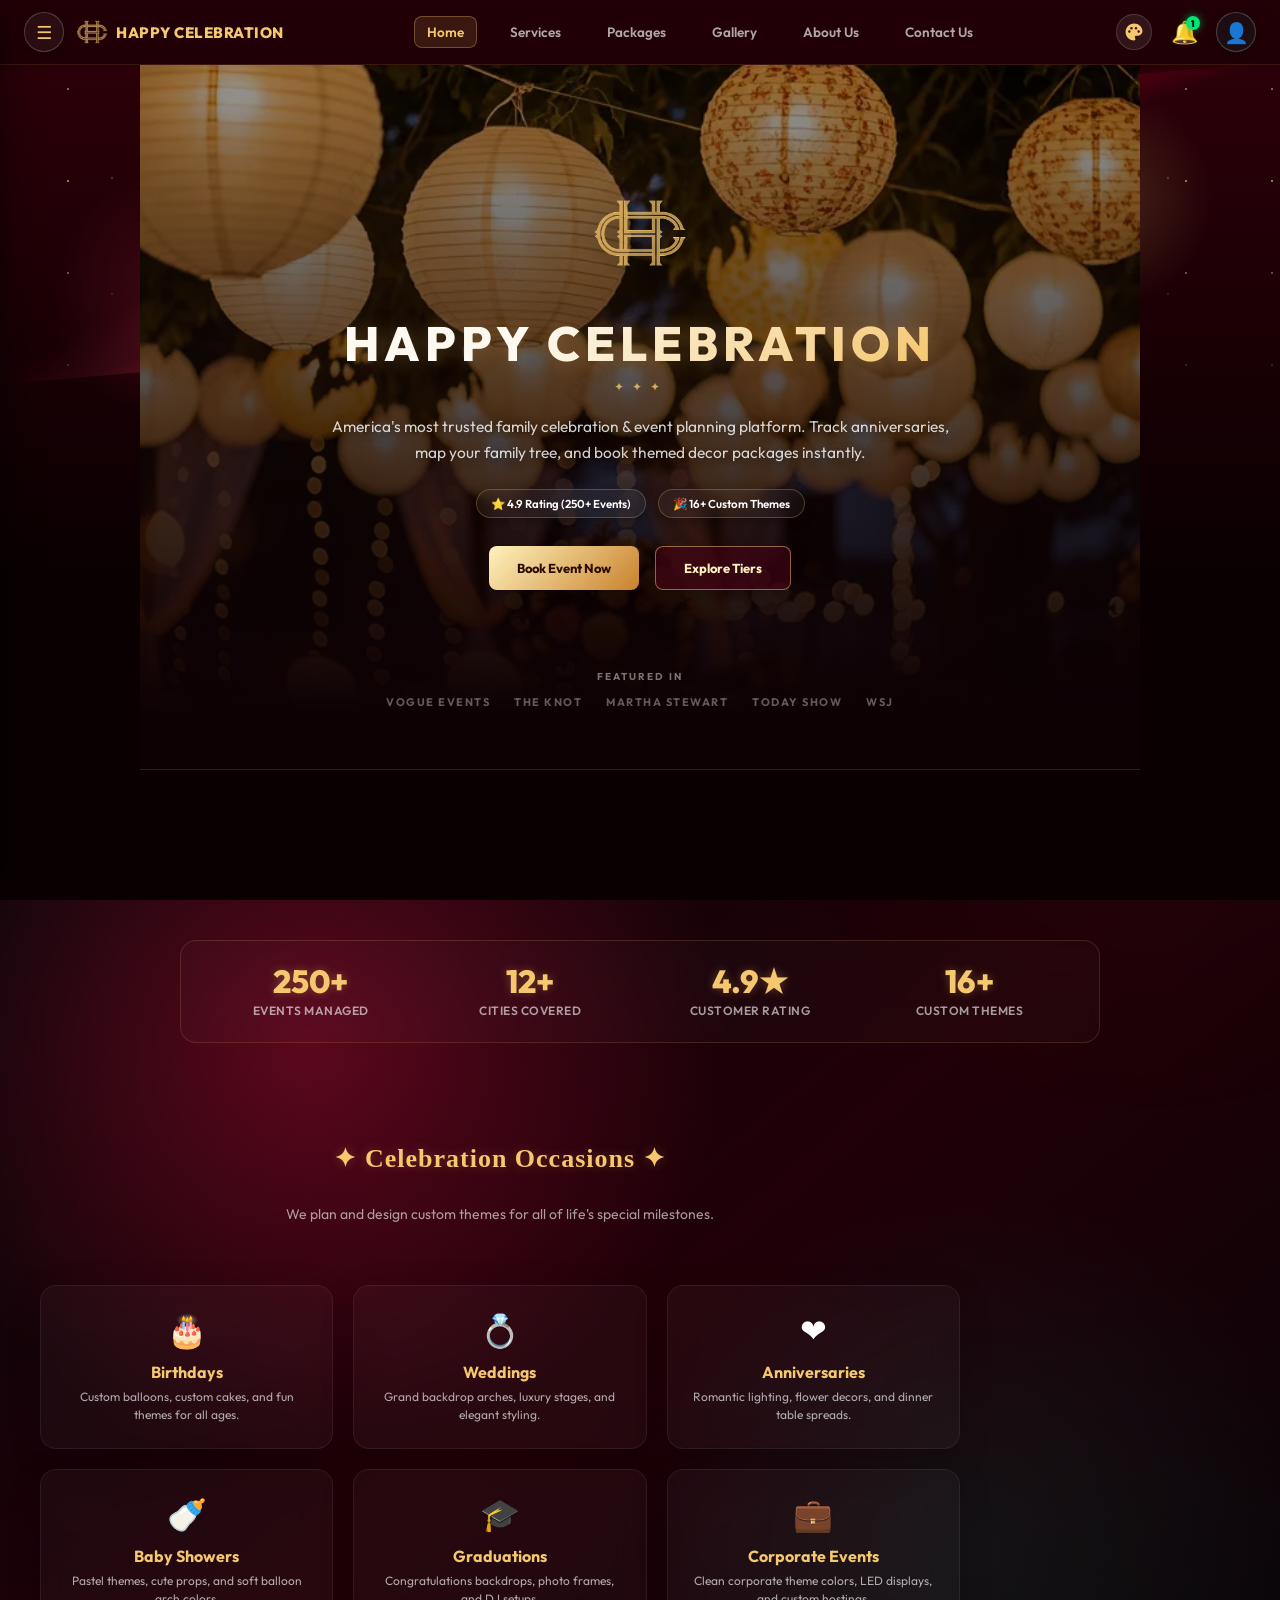
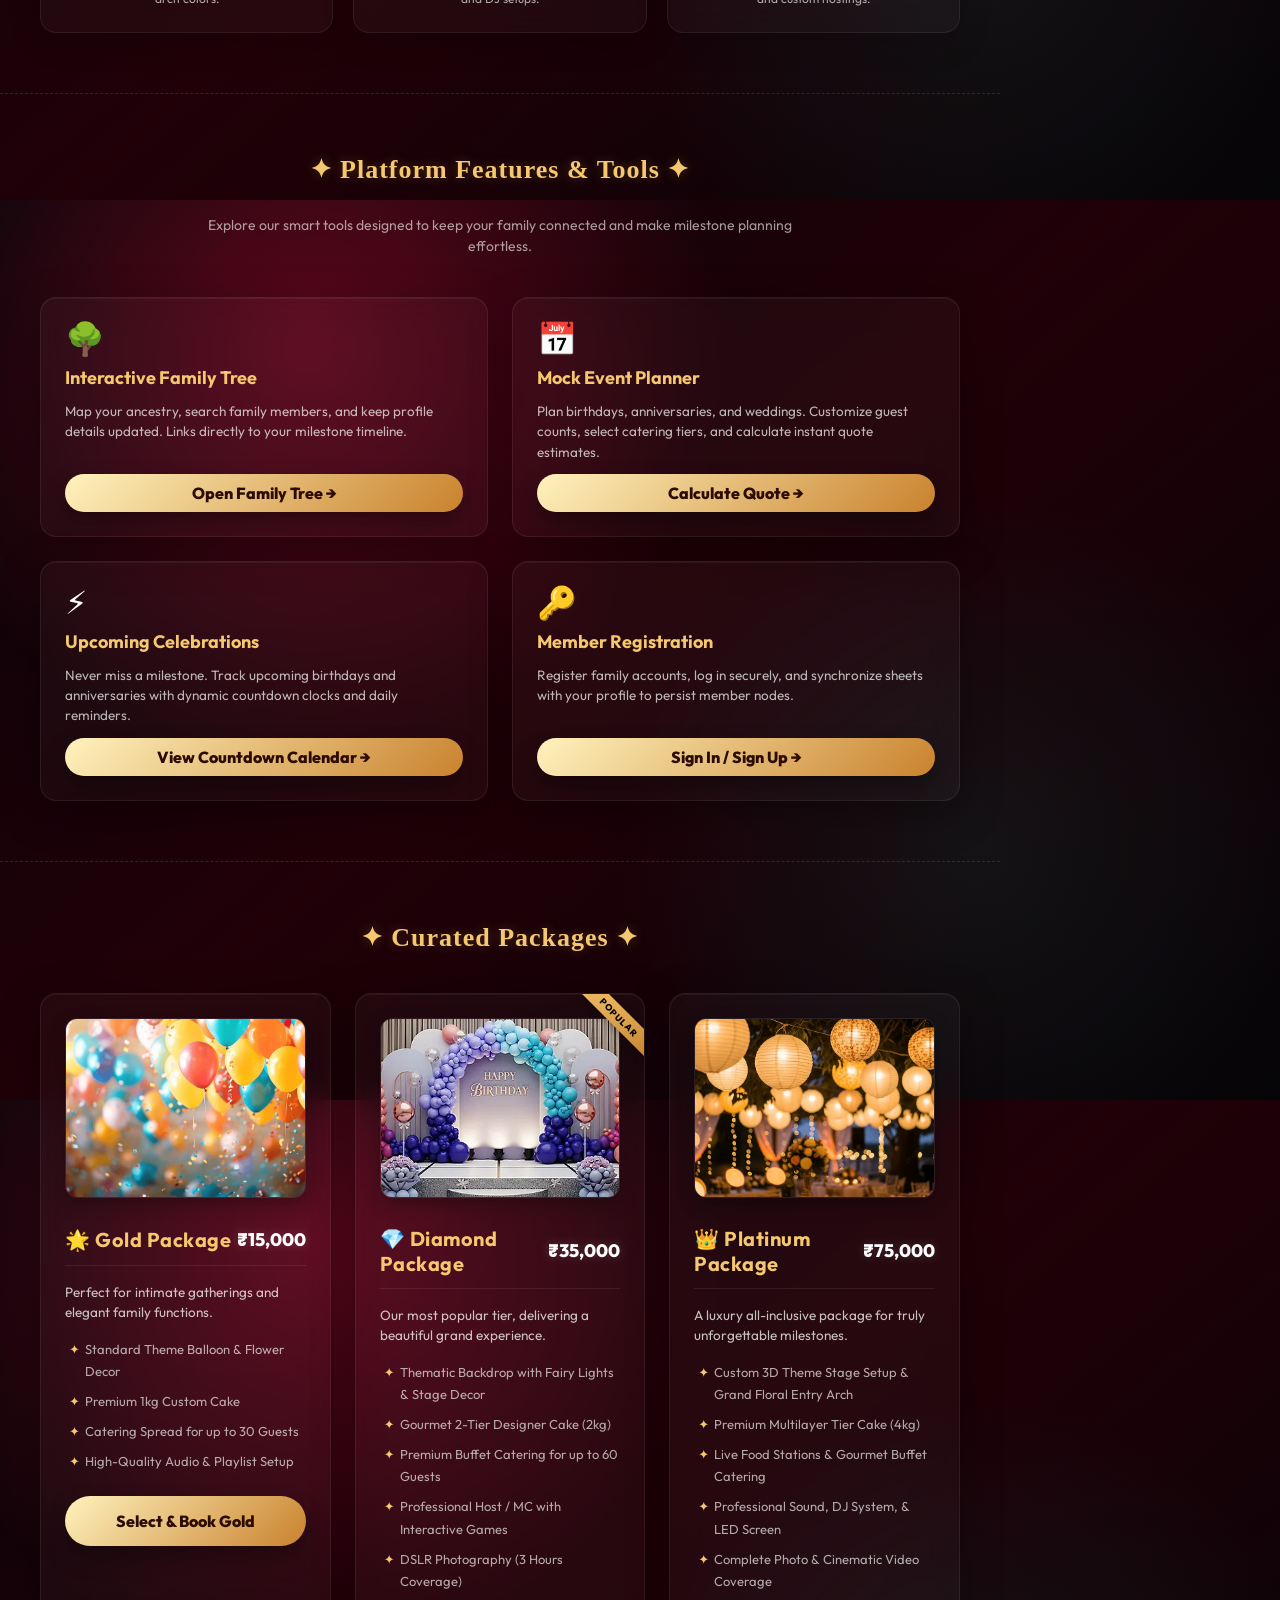
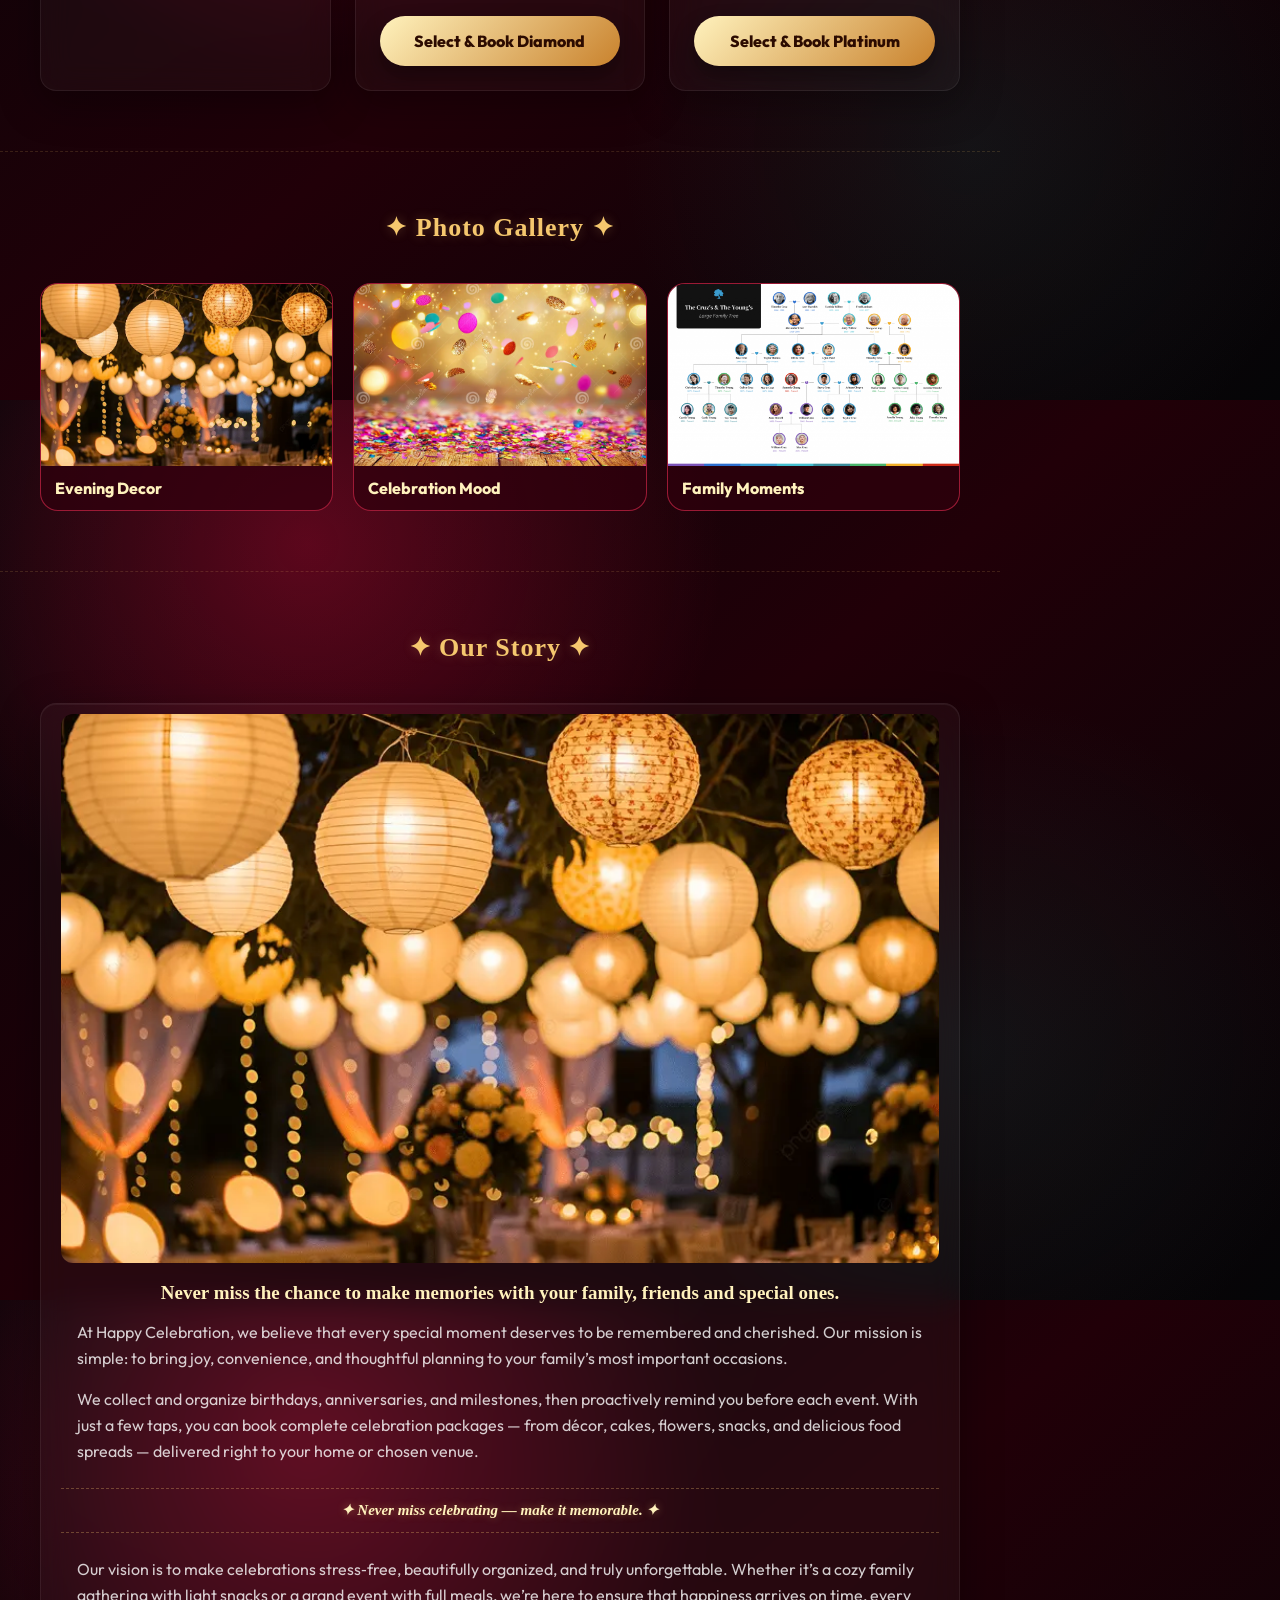
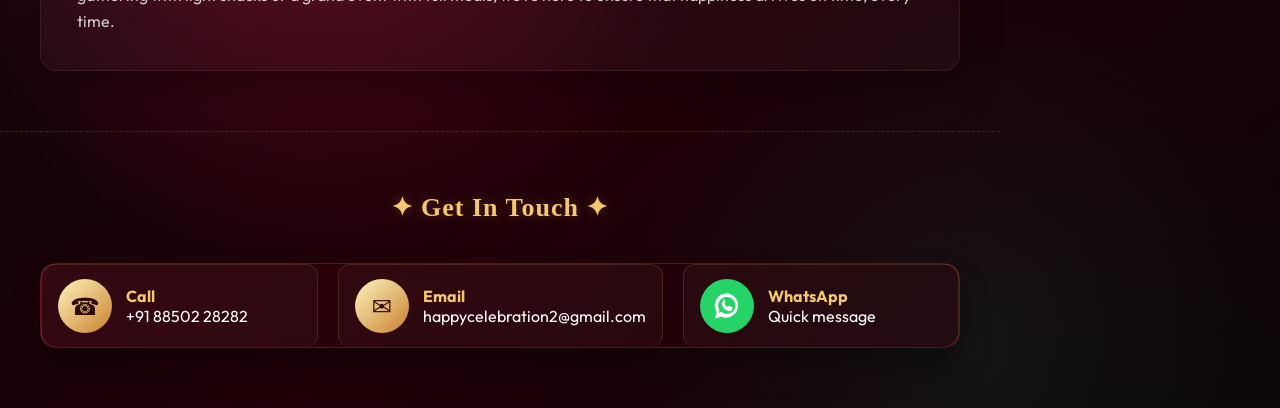
==== commit 75e0e273: "style: implement celebration.com style background loop video, trust brand featured in row, and occas" ====
--- a/index.html
+++ b/index.html
@@ -7,7 +7,7 @@
     <link rel="preconnect" href="https://fonts.googleapis.com">
     <link rel="preconnect" href="https://fonts.gstatic.com" crossorigin>
     <link href="https://fonts.googleapis.com/css2?family=Outfit:wght@300;400;500;600;700;800&family=Poppins:wght@300;400;500;600;700;800&display=swap" rel="stylesheet">
-    <link rel="stylesheet" href="styles.css?v=114">
+    <link rel="stylesheet" href="styles.css?v=117">
     <style>
       /* Staggered Twinkling Star Animations (Slow 8s cycle) */
       .sparkle-star {
@@ -267,6 +267,16 @@
           <section class="home-view active" id="homeView" aria-label="Main menu">
             <!-- Hero Wrapper Section -->
             <div class="hero-section" id="heroSection">
+              <!-- Full Screen Looping Celebration Video Background (Celebration.com Style) -->
+              <div class="hero-video-bg-container" aria-hidden="true">
+                <div class="hero-video-overlay"></div>
+                <video class="hero-loop-video" autoplay loop muted playsinline poster="assets/event-lights.webp">
+                  <source src="https://content-uploads.cdn.prod.mindgruve.celebrationwishes.com/homepage_hero_720p_37e60f8edf.mp4" type="video/mp4">
+                  <!-- Fallback image -->
+                  <img src="assets/event-lights.webp" alt="Celebration event lights">
+                </video>
+              </div>
+
               <!-- Center Text Content aligned over a beautiful glowing background -->
               <div class="logo-hero-container">
                 <img class="main-monogram-logo" src="assets/hc-logo-mark.png" alt="Happy Celebration">
@@ -292,6 +302,41 @@
                   <button class="primary-action" id="heroBookBtn" type="button">Book Event Now</button>
                   <button class="secondary-action" id="heroExploreBtn" type="button">Explore Tiers</button>
                 </div>
+
+                <!-- Multiple sliding images slider -->
+                <div class="hero-image-slider">
+                  <div class="slider-track">
+                    <!-- Duplicate slides for infinite scrolling loop -->
+                    <div class="slide"><img src="assets/float-balloons.webp" alt="Event Balloon Arch"></div>
+                    <div class="slide"><img src="assets/float-arch.webp" alt="Stage Backdrop Decor"></div>
+                    <div class="slide"><img src="assets/float-cake.jpg" alt="Designer Celebration Cake"></div>
+                    <div class="slide"><img src="assets/float-wedding.webp" alt="Luxury Wedding Setup"></div>
+                    <div class="slide"><img src="assets/float-flowers.jpeg" alt="Floral Celebration Design"></div>
+                    <div class="slide"><img src="assets/event-lights.webp" alt="Elegant Outdoor Lights"></div>
+                    <div class="slide"><img src="assets/celebration-bg.webp" alt="Celebration Confetti"></div>
+                    
+                    <!-- Duplicate set for infinite animation loop -->
+                    <div class="slide"><img src="assets/float-balloons.webp" alt="Event Balloon Arch"></div>
+                    <div class="slide"><img src="assets/float-arch.webp" alt="Stage Backdrop Decor"></div>
+                    <div class="slide"><img src="assets/float-cake.jpg" alt="Designer Celebration Cake"></div>
+                    <div class="slide"><img src="assets/float-wedding.webp" alt="Luxury Wedding Setup"></div>
+                    <div class="slide"><img src="assets/float-flowers.jpeg" alt="Floral Celebration Design"></div>
+                    <div class="slide"><img src="assets/event-lights.webp" alt="Elegant Outdoor Lights"></div>
+                    <div class="slide"><img src="assets/celebration-bg.webp" alt="Celebration Confetti"></div>
+                  </div>
+                </div>
+
+                <!-- Trust Brand Banner -->
+                <div class="trust-brand-banner">
+                  <span class="trust-title">FEATURED IN</span>
+                  <div class="trust-logos">
+                    <span class="trust-logo">VOGUE EVENTS</span>
+                    <span class="trust-logo">THE KNOT</span>
+                    <span class="trust-logo">MARTHA STEWART</span>
+                    <span class="trust-logo">TODAY SHOW</span>
+                    <span class="trust-logo">WSJ</span>
+                  </div>
+                </div>
               </div>
             </div>
               
@@ -365,6 +410,46 @@
               <div class="stat-item">
                 <span class="stat-number">16+</span>
                 <span class="stat-label">Custom Themes</span>
+              </div>
+            </section>
+
+            <!-- Occasions Section -->
+            <section class="home-section" id="occasionsSection">
+              <h2 class="section-title">✦ Celebration Occasions ✦</h2>
+              <p class="section-subtitle" style="color: rgba(255, 255, 255, 0.6); font-size: 14px; text-align: center; max-width: 600px; margin: -10px auto 30px; line-height: 1.5; font-family: 'Outfit', sans-serif;">
+                We plan and design custom themes for all of life's special milestones.
+              </p>
+              <div class="occasions-grid">
+                <div class="occasion-card" data-panel-trigger="book">
+                  <div class="occasion-icon">🎂</div>
+                  <h4 class="occasion-name">Birthdays</h4>
+                  <p class="occasion-desc">Custom balloons, custom cakes, and fun themes for all ages.</p>
+                </div>
+                <div class="occasion-card" data-panel-trigger="book">
+                  <div class="occasion-icon">💍</div>
+                  <h4 class="occasion-name">Weddings</h4>
+                  <p class="occasion-desc">Grand backdrop arches, luxury stages, and elegant styling.</p>
+                </div>
+                <div class="occasion-card" data-panel-trigger="book">
+                  <div class="occasion-icon">❤️</div>
+                  <h4 class="occasion-name">Anniversaries</h4>
+                  <p class="occasion-desc">Romantic lighting, flower decors, and dinner table spreads.</p>
+                </div>
+                <div class="occasion-card" data-panel-trigger="book">
+                  <div class="occasion-icon">🍼</div>
+                  <h4 class="occasion-name">Baby Showers</h4>
+                  <p class="occasion-desc">Pastel themes, cute props, and soft balloon arch colors.</p>
+                </div>
+                <div class="occasion-card" data-panel-trigger="book">
+                  <div class="occasion-icon">🎓</div>
+                  <h4 class="occasion-name">Graduations</h4>
+                  <p class="occasion-desc">Congratulations backdrops, photo frames, and DJ setups.</p>
+                </div>
+                <div class="occasion-card" data-panel-trigger="book">
+                  <div class="occasion-icon">💼</div>
+                  <h4 class="occasion-name">Corporate Events</h4>
+                  <p class="occasion-desc">Clean corporate theme colors, LED displays, and custom hostings.</p>
+                </div>
               </div>
             </section>
 
@@ -1177,6 +1262,6 @@
       </div>
     </div>
 
-    <script src="script.js?v=114"></script>
+    <script src="script.js?v=117"></script>
   </body>
 </html>
--- a/styles.css
+++ b/styles.css
@@ -6279,3 +6279,181 @@
   background: #ff4a5a;
   border-color: #ff4a5a;
 }
+
+/* Infinite Carousel Slider */
+.hero-image-slider {
+  width: 100%;
+  max-width: 900px;
+  overflow: hidden;
+  margin: 32px 0 12px;
+  position: relative;
+}
+
+.slider-track {
+  display: flex;
+  width: calc(260px * 14); /* 260px (240px card + 20px gap) * 14 slides */
+  gap: 20px;
+  animation: scrollInfinite 35s linear infinite;
+}
+
+.hero-image-slider:hover .slider-track {
+  animation-play-state: paused;
+}
+
+.slide {
+  width: 240px;
+  height: 150px;
+  flex-shrink: 0;
+  border-radius: 12px;
+  overflow: hidden;
+  border: 1px solid var(--glass-border);
+  box-shadow: 0 8px 24px rgba(0, 0, 0, 0.4);
+  transition: transform 0.3s ease, border-color 0.3s ease;
+  background: var(--glass-bg);
+}
+
+.slide:hover {
+  transform: scale(1.03);
+  border-color: var(--gold-300);
+}
+
+.slide img {
+  width: 100%;
+  height: 100%;
+  object-fit: cover;
+  display: block;
+}
+
+@keyframes scrollInfinite {
+  0% {
+    transform: translateX(0);
+  }
+  100% {
+    transform: translateX(calc(-260px * 7)); /* Scroll exactly half the track length */
+  }
+}
+
+/* ==========================================================================
+   CELEBRATION.COM HERO VIDEO BG, TRUST LOGOS, & OCCASIONS GRID
+   ========================================================================== */
+
+/* Background video container */
+.hero-video-bg-container {
+  position: absolute;
+  inset: 0;
+  width: 100%;
+  height: 100%;
+  z-index: 1;
+  overflow: hidden;
+  pointer-events: none;
+}
+
+.hero-video-bg-container .hero-loop-video {
+  position: absolute;
+  top: 50%;
+  left: 50%;
+  transform: translate(-50%, -50%);
+  min-width: 100%;
+  min-height: 100%;
+  width: auto;
+  height: auto;
+  object-fit: cover;
+  z-index: 1;
+}
+
+.hero-video-overlay {
+  position: absolute;
+  inset: 0;
+  z-index: 2;
+  background: linear-gradient(180deg, rgba(0, 0, 0, 0.4) 0%, var(--screen-bg) 92%);
+}
+
+/* Trust Brand Banner */
+.trust-brand-banner {
+  margin-top: 36px;
+  display: flex;
+  flex-direction: column;
+  align-items: center;
+  gap: 12px;
+  width: 100%;
+  position: relative;
+  z-index: 5;
+}
+
+.trust-title {
+  font-size: 10px;
+  font-weight: 700;
+  letter-spacing: 2px;
+  color: rgba(255, 255, 255, 0.45);
+  font-family: var(--font-display), 'Outfit', sans-serif;
+}
+
+.trust-logos {
+  display: flex;
+  flex-wrap: wrap;
+  justify-content: center;
+  gap: 24px;
+}
+
+.trust-logo {
+  font-size: 11px;
+  font-weight: 700;
+  letter-spacing: 1.5px;
+  color: rgba(255, 255, 255, 0.35);
+  font-family: var(--font-display), 'Outfit', sans-serif;
+  transition: color 0.3s ease;
+}
+
+.trust-logo:hover {
+  color: var(--gold-300);
+}
+
+/* Occasions Section Grid */
+.occasions-grid {
+  display: grid;
+  grid-template-columns: repeat(auto-fit, minmax(220px, 1fr));
+  gap: 20px;
+  width: 100%;
+  max-width: 1000px;
+  margin: 0 auto;
+  box-sizing: border-box;
+}
+
+.occasion-card {
+  background: var(--glass-bg);
+  backdrop-filter: blur(var(--glass-blur));
+  -webkit-backdrop-filter: blur(var(--glass-blur));
+  border: 1px solid var(--glass-border);
+  border-radius: 16px;
+  padding: 24px;
+  text-align: center;
+  transition: all 0.3s var(--ease-custom);
+  cursor: pointer;
+  box-shadow: 0 8px 32px rgba(0, 0, 0, 0.2);
+}
+
+.occasion-card:hover {
+  transform: translateY(-5px);
+  border-color: rgba(245, 199, 110, 0.4);
+  box-shadow: 0 16px 40px rgba(0, 0, 0, 0.35), var(--accent-glow);
+}
+
+.occasion-icon {
+  font-size: 32px;
+  margin-bottom: 12px;
+}
+
+.occasion-name {
+  font-family: var(--font-display), 'Outfit', sans-serif;
+  font-size: 16px;
+  font-weight: 700;
+  color: var(--gold-300);
+  margin: 0 0 6px 0;
+}
+
+.occasion-desc {
+  font-size: 12px;
+  color: rgba(255, 255, 255, 0.65);
+  line-height: 1.5;
+  margin: 0;
+}
